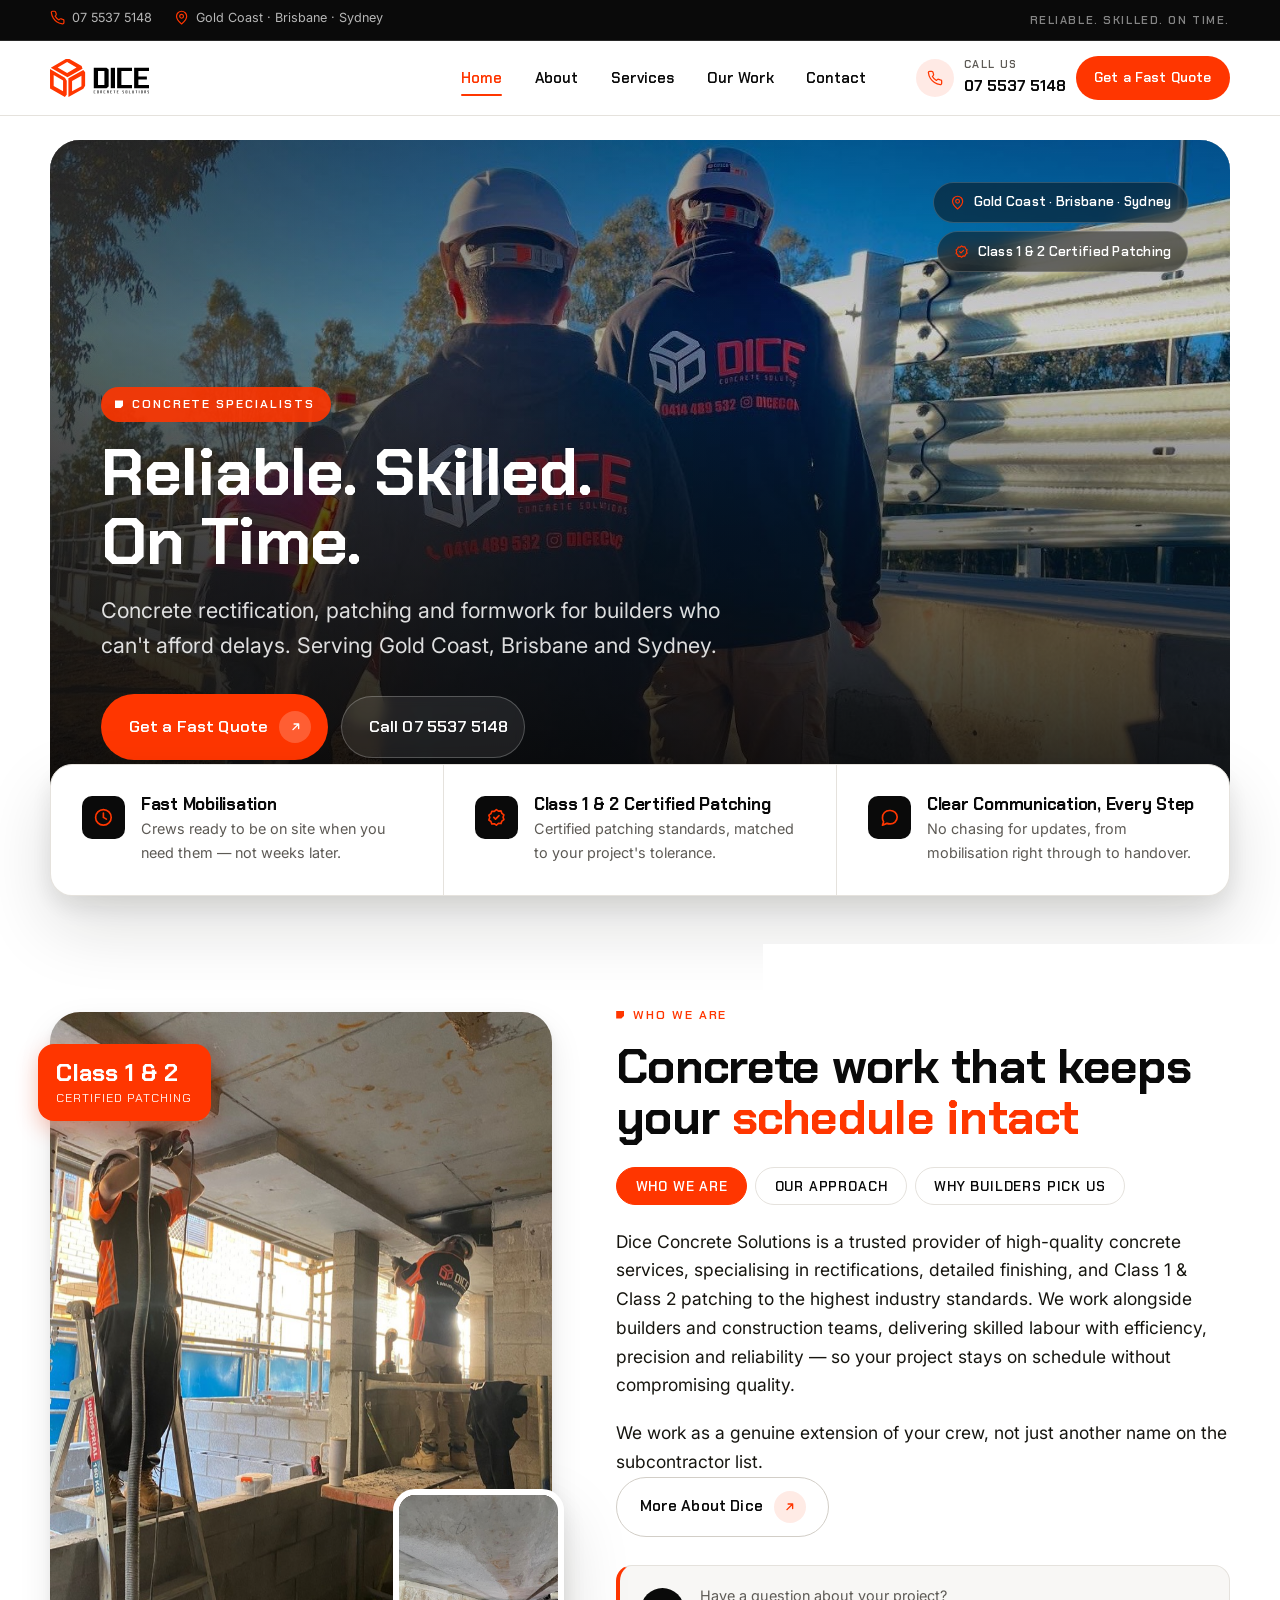
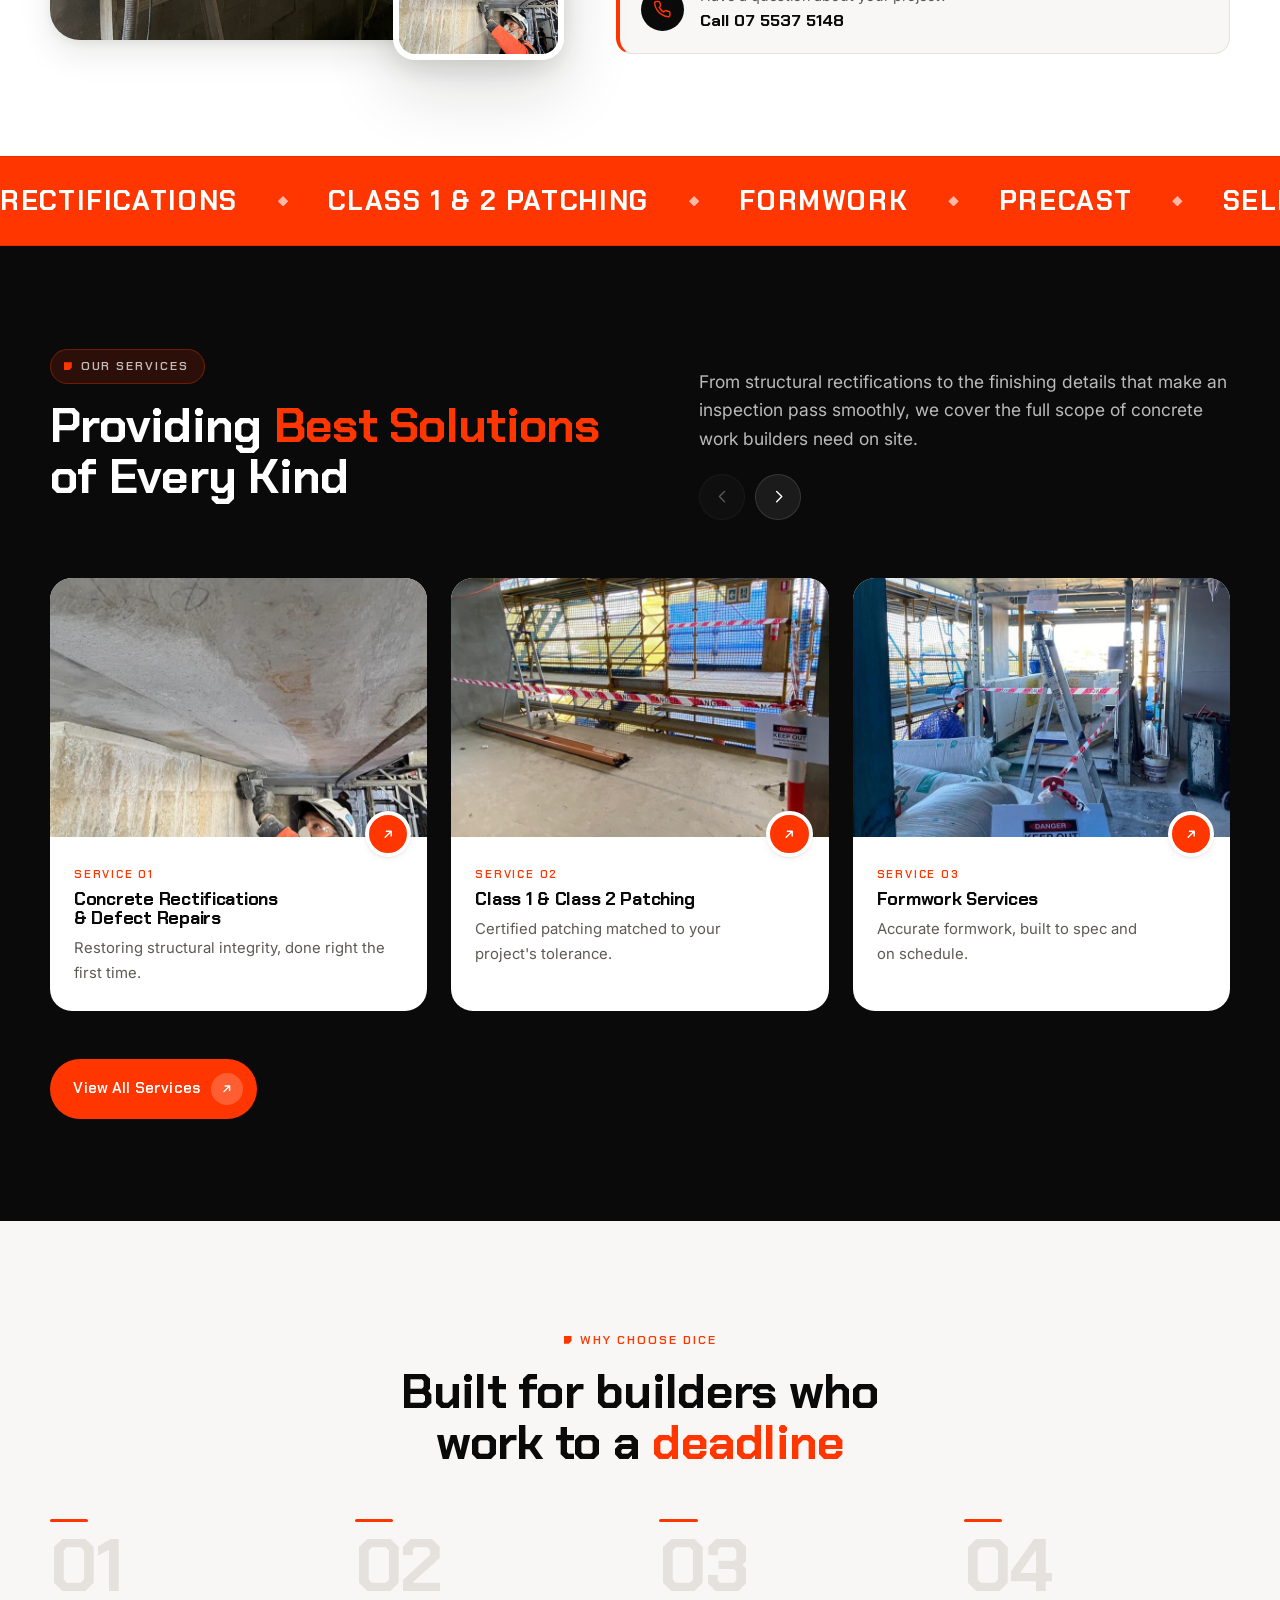
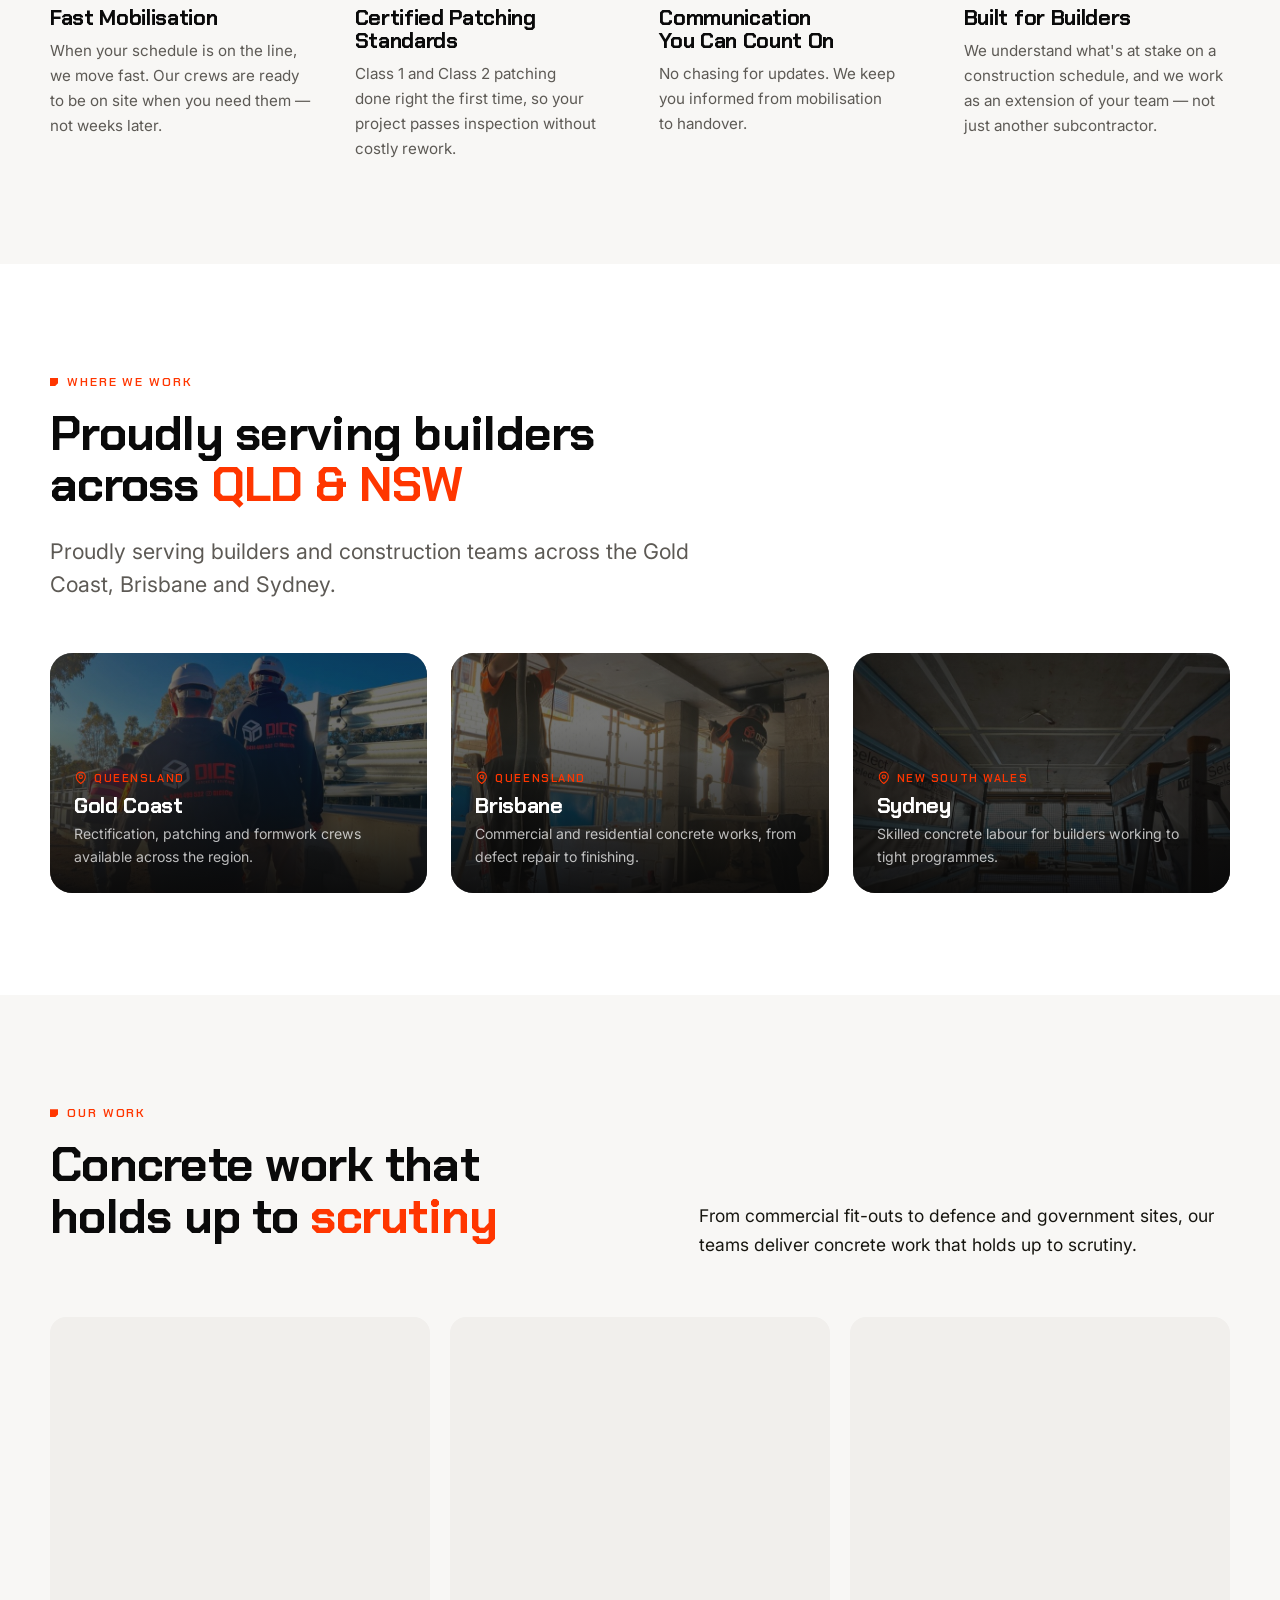
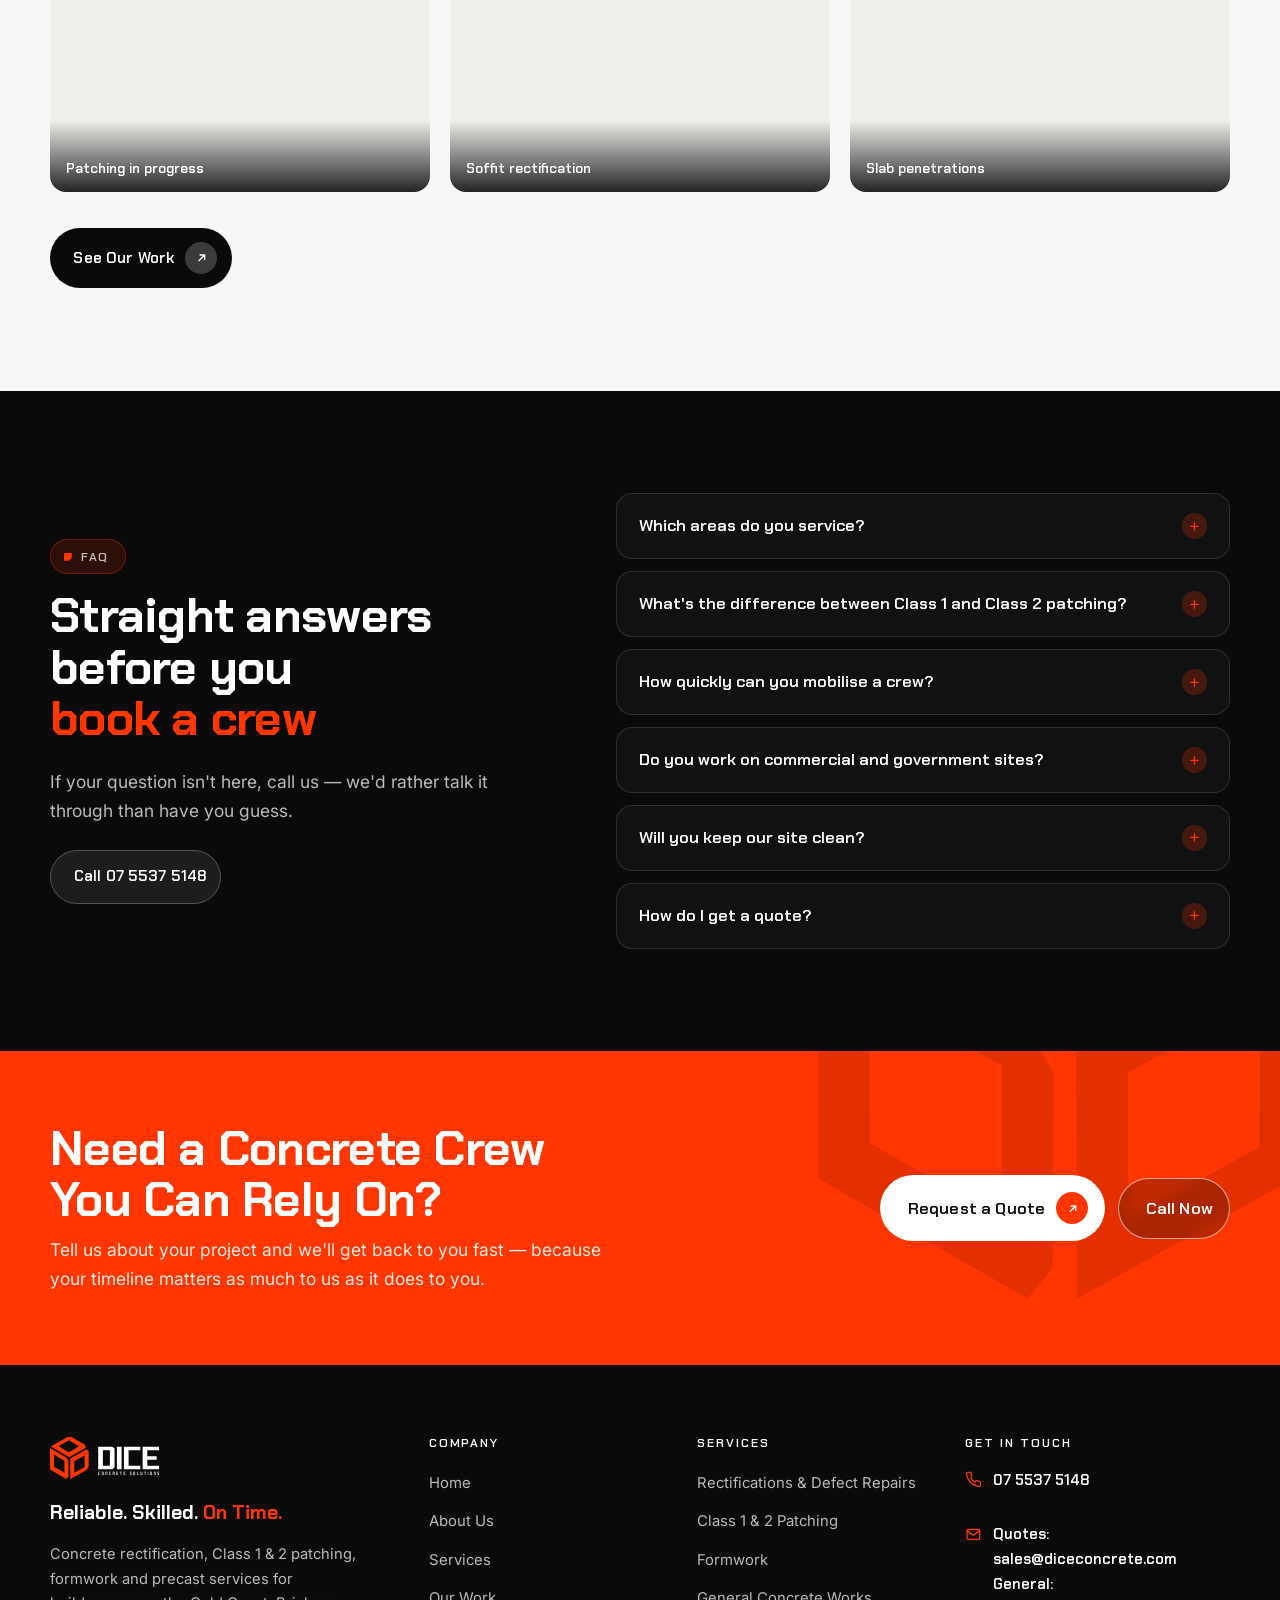
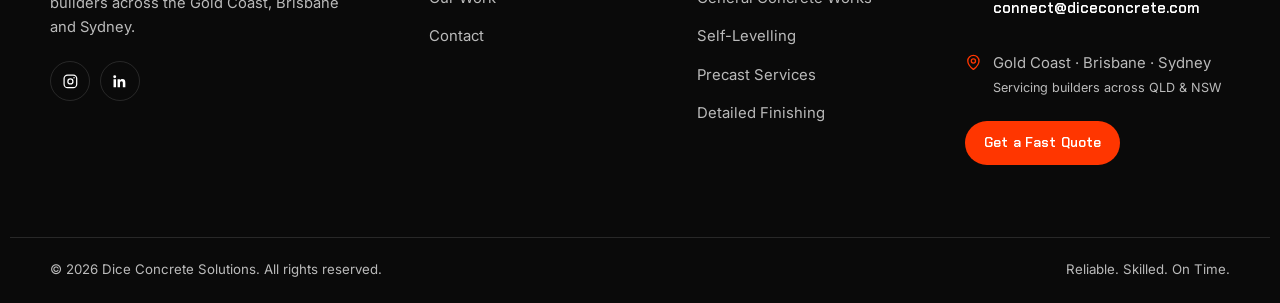
==== index.html @ fd0170e8 "First commit" ====
<!doctype html>
<html lang="en-AU">
<head>
<meta charset="utf-8">
<meta name="viewport" content="width=device-width, initial-scale=1">
 
<title>Concrete Rectification, Patching &amp; Formwork | Dice Concrete Solutions</title>
<meta name="description" content="Reliable concrete rectification, Class 1 &amp; 2 patching, formwork and precast services for builders across Gold Coast, Brisbane &amp; Sydney. Fast mobilisation — get a quote today.">
<link rel="canonical" href="https://diceconc.com.au/">

<meta name="robots" content="index, follow, max-image-preview:large">
<meta name="author" content="Dice Concrete Solutions">
<meta name="theme-color" content="#0a0a0a">
<meta name="format-detection" content="telephone=yes">
<meta name="geo.region" content="AU">

<!-- Open Graph / social -->
<meta property="og:type" content="website">
<meta property="og:site_name" content="Dice Concrete Solutions">
<meta property="og:locale" content="en_AU">
<meta property="og:title" content="Concrete Rectification, Patching &amp; Formwork | Dice Concrete Solutions">
<meta property="og:description" content="Reliable concrete rectification, Class 1 &amp; 2 patching, formwork and precast services for builders across Gold Coast, Brisbane &amp; Sydney.">
<meta property="og:url" content="https://diceconc.com.au/">
<meta property="og:image" content="https://diceconc.com.au/assets/img/og-image.jpg">
<meta property="og:image:width" content="1200">
<meta property="og:image:height" content="630">
<meta property="og:image:alt" content="Dice Concrete Solutions — Reliable. Skilled. On Time.">
<meta name="twitter:card" content="summary_large_image">
<meta name="twitter:title" content="Concrete Rectification, Patching &amp; Formwork | Dice Concrete Solutions">
<meta name="twitter:description" content="Reliable concrete rectification, Class 1 &amp; 2 patching, formwork and precast for builders across Gold Coast, Brisbane &amp; Sydney.">
<meta name="twitter:image" content="https://diceconc.com.au/assets/img/og-image.jpg">

<!-- Icons -->
<link rel="icon" href="favicon.ico" sizes="32x32">
<link rel="icon" href="favicon.svg" type="image/svg+xml">
<link rel="apple-touch-icon" href="apple-touch-icon.png">
<link rel="manifest" href="site.webmanifest">

<!-- Fonts -->
<link rel="preconnect" href="https://fonts.googleapis.com">
<link rel="preconnect" href="https://fonts.gstatic.com" crossorigin>
<link rel="stylesheet" href="https://fonts.googleapis.com/css2?family=Chakra+Petch:wght@500;600;700&family=Inter:wght@400;500;600;700&display=swap">

<link rel="stylesheet" href="assets/css/styles.css">
<link rel="preload" as="image" href="assets/img/hero-1440.jpg" imagesrcset="assets/img/hero-640.jpg 640w, assets/img/hero-960.jpg 960w, assets/img/hero-1440.jpg 1440w" imagesizes="100vw" fetchpriority="high">

<script type="application/ld+json">
{
  "@context": "https://schema.org",
  "@graph": [
    {
      "@type": ["GeneralContractor", "LocalBusiness"],
      "@id": "https://diceconc.com.au/#business",
      "name": "Dice Concrete Solutions",
      "alternateName": "Dice Concrete",
      "url": "https://diceconc.com.au/",
      "logo": "https://diceconc.com.au/assets/img/logo-full.svg",
      "image": "https://diceconc.com.au/assets/img/og-image.jpg",
      "telephone": "+61755375148",
      "email": "connect@diceconcrete.com",
      "slogan": "Reliable. Skilled. On Time.",
      "description": "Dice Concrete Solutions is a concrete services provider specialising in rectifications, detailed finishing and Class 1 & Class 2 patching for builders and construction teams across the Gold Coast, Brisbane and Sydney.",
      "priceRange": "$$",
      "currenciesAccepted": "AUD",
      "sameAs": [
        "https://www.instagram.com/diceconc/",
        "https://www.linkedin.com/company/dice-concrete"
      ],
      "contactPoint": [
        {
          "@type": "ContactPoint",
          "contactType": "sales",
          "telephone": "+61755375148",
          "email": "sales@diceconcrete.com",
          "areaServed": "AU",
          "availableLanguage": "English"
        },
        {
          "@type": "ContactPoint",
          "contactType": "customer service",
          "telephone": "+61755375148",
          "email": "connect@diceconcrete.com",
          "areaServed": "AU",
          "availableLanguage": "English"
        }
      ],
      "areaServed": [
        { "@type": "City", "name": "Gold Coast", "containedInPlace": { "@type": "State", "name": "Queensland" } },
        { "@type": "City", "name": "Brisbane", "containedInPlace": { "@type": "State", "name": "Queensland" } },
        { "@type": "City", "name": "Sydney", "containedInPlace": { "@type": "State", "name": "New South Wales" } }
      ],
      "knowsAbout": [
        "Concrete rectification",
        "Class 1 concrete patching",
        "Class 2 concrete patching",
        "Formwork",
        "Precast concrete installation",
        "Self-levelling screed",
        "Concrete defect repair"
      ],
      "hasOfferCatalog": {
        "@type": "OfferCatalog",
        "name": "Concrete services",
        "itemListElement": [
          { "@type": "Offer", "itemOffered": { "@type": "Service", "name": "Concrete Rectifications & Defect Repairs", "url": "https://diceconc.com.au/services/#rectifications" } },
          { "@type": "Offer", "itemOffered": { "@type": "Service", "name": "Class 1 & Class 2 Patching", "url": "https://diceconc.com.au/services/#patching" } },
          { "@type": "Offer", "itemOffered": { "@type": "Service", "name": "Formwork Services", "url": "https://diceconc.com.au/services/#formwork" } },
          { "@type": "Offer", "itemOffered": { "@type": "Service", "name": "General Concrete Works", "url": "https://diceconc.com.au/services/#general" } },
          { "@type": "Offer", "itemOffered": { "@type": "Service", "name": "Self-Levelling Applications", "url": "https://diceconc.com.au/services/#self-levelling" } },
          { "@type": "Offer", "itemOffered": { "@type": "Service", "name": "Precast Services", "url": "https://diceconc.com.au/services/#precast" } },
          { "@type": "Offer", "itemOffered": { "@type": "Service", "name": "Detailed Finishing", "url": "https://diceconc.com.au/services/#finishing" } },
          { "@type": "Offer", "itemOffered": { "@type": "Service", "name": "Clean Construction Practices", "url": "https://diceconc.com.au/services/#clean" } }
        ]
      }
    },
    {
      "@type": "WebSite",
      "@id": "https://diceconc.com.au/#website",
      "url": "https://diceconc.com.au/",
      "name": "Dice Concrete Solutions",
      "inLanguage": "en-AU",
      "publisher": { "@id": "https://diceconc.com.au/#business" }
    },
    {
      "@type": "WebPage",
      "@id": "https://diceconc.com.au/#webpage",
      "url": "https://diceconc.com.au/",
      "name": "Concrete Rectification, Patching & Formwork | Dice Concrete Solutions",
      "isPartOf": { "@id": "https://diceconc.com.au/#website" },
      "about": { "@id": "https://diceconc.com.au/#business" },
      "primaryImageOfPage": { "@type": "ImageObject", "url": "https://diceconc.com.au/assets/img/og-image.jpg" }
    },
    {
      "@type": "FAQPage",
      "@id": "https://diceconc.com.au/#faq",
      "mainEntity": [
        {
          "@type": "Question",
          "name": "Which areas do you service?",
          "acceptedAnswer": { "@type": "Answer", "text": "We work with builders and construction teams across the Gold Coast, Brisbane and Sydney." }
        },
        {
          "@type": "Question",
          "name": "What is the difference between Class 1 and Class 2 patching?",
          "acceptedAnswer": { "@type": "Answer", "text": "Class 1 is structural patching and Class 2 is cosmetic. Our crews are experienced across both and match the work to the tolerance your project requires, so you avoid failed inspections and rework." }
        },
        {
          "@type": "Question",
          "name": "How quickly can you mobilise a crew?",
          "acceptedAnswer": { "@type": "Answer", "text": "When your schedule is on the line, we move fast. Our crews are ready to be on site when you need them — not weeks later." }
        },
        {
          "@type": "Question",
          "name": "Do you work on commercial and government sites?",
          "acceptedAnswer": { "@type": "Answer", "text": "Yes. We have experience across residential, commercial and government or defence sites, including work carried out at RAAF Base." }
        },
        {
          "@type": "Question",
          "name": "Will you keep our site clean?",
          "acceptedAnswer": { "@type": "Answer", "text": "A clean site is safer and faster for every trade working alongside us. We leave your site the way we found it, minus the defect." }
        },
        {
          "@type": "Question",
          "name": "How do I get a quote?",
          "acceptedAnswer": { "@type": "Answer", "text": "Call 07 5537 5148, email sales@diceconcrete.com, or send an enquiry through the contact form. Tell us about your project and we will get back to you fast." }
        }
      ]
    }
  ]
}
</script>
</head>
<body>
<a class="skip-link" href="#main">Skip to main content</a>

<!-- ============================ TOP BAR ============================ -->
<div class="topbar">
  <div class="container topbar__inner">
    <ul class="topbar__list">
      <li>
        <a class="topbar__item" href="tel:+61755375148">
          <svg viewBox="0 0 24 24" fill="none" stroke="currentColor" stroke-width="1.9" stroke-linecap="round" stroke-linejoin="round" aria-hidden="true"><path d="M22 16.9v3a2 2 0 0 1-2.2 2 19.8 19.8 0 0 1-8.6-3.1 19.5 19.5 0 0 1-6-6A19.8 19.8 0 0 1 2.1 4.2 2 2 0 0 1 4.1 2h3a2 2 0 0 1 2 1.7c.1.9.4 1.8.7 2.6a2 2 0 0 1-.5 2.1L8.1 9.7a16 16 0 0 0 6 6l1.3-1.3a2 2 0 0 1 2.1-.4c.8.3 1.7.6 2.6.7a2 2 0 0 1 1.9 2.2z"/></svg>
          <span>07 5537 5148</span>
        </a>
      </li>
      <li class="topbar__hide-sm">
        <span class="topbar__item">
          <svg viewBox="0 0 24 24" fill="none" stroke="currentColor" stroke-width="1.9" stroke-linecap="round" stroke-linejoin="round" aria-hidden="true"><path d="M20 10c0 6-8 12-8 12s-8-6-8-12a8 8 0 0 1 16 0z"/><circle cx="12" cy="10" r="3"/></svg>
          <span>Gold Coast &middot; Brisbane &middot; Sydney</span>
        </span>
      </li>
    </ul>
    <p class="topbar__tag topbar__hide-sm" style="margin:0">Reliable. Skilled. On Time.</p>
  </div>
</div>

<!-- ============================ HEADER ============================ -->
<header class="site-header">
  <div class="container site-header__inner">
    <a class="brand" href="/" aria-label="Dice Concrete Solutions — home">
      <img src="assets/img/logo-full.svg" alt="Dice Concrete Solutions" width="548" height="211">
    </a>

    <nav class="nav" aria-label="Main">
      <ul class="nav__list">
        <li><a class="nav__link" href="/" aria-current="page">Home</a></li>
        <li><a class="nav__link" href="about">About</a></li>
        <li><a class="nav__link" href="services">Services</a></li>
        <li><a class="nav__link" href="projects">Our Work</a></li>
        <!-- <li><a class="nav__link" href="testimonials">Testimonials</a></li> -->
        <li><a class="nav__link" href="contact">Contact</a></li>
      </ul>
    </nav>

    <div class="header__actions">
      <a class="header__phone" href="tel:+61755375148">
        <span class="header__phone-icon">
          <svg viewBox="0 0 24 24" fill="none" stroke="currentColor" stroke-width="1.9" stroke-linecap="round" stroke-linejoin="round" aria-hidden="true"><path d="M22 16.9v3a2 2 0 0 1-2.2 2 19.8 19.8 0 0 1-8.6-3.1 19.5 19.5 0 0 1-6-6A19.8 19.8 0 0 1 2.1 4.2 2 2 0 0 1 4.1 2h3a2 2 0 0 1 2 1.7c.1.9.4 1.8.7 2.6a2 2 0 0 1-.5 2.1L8.1 9.7a16 16 0 0 0 6 6l1.3-1.3a2 2 0 0 1 2.1-.4c.8.3 1.7.6 2.6.7a2 2 0 0 1 1.9 2.2z"/></svg>
        </span>
        <span>
          <span class="header__phone-label">Call us</span>
          <span class="header__phone-value">07 5537 5148</span>
        </span>
      </a>
      <a class="btn btn--sm" href="contact">Get a Fast Quote</a>
      <button class="nav-toggle" type="button" aria-expanded="false" aria-controls="mobile-drawer" aria-label="Open menu">
        <span class="nav-toggle__bars" aria-hidden="true"><span></span><span></span><span></span></span>
      </button>
    </div>
  </div>
</header>

<!-- ============================ MOBILE DRAWER ============================ -->
<div class="drawer" id="mobile-drawer">
  <div class="drawer__scrim" aria-hidden="true"></div>
  <div class="drawer__panel" role="dialog" aria-modal="true" aria-label="Site menu">
    <div class="drawer__top">
      <span class="brand"><img src="assets/img/logo-full-light.svg" alt="Dice Concrete Solutions" width="548" height="211"></span>
      <button class="drawer__close" type="button" aria-label="Close menu">
        <svg viewBox="0 0 24 24" fill="none" stroke="currentColor" stroke-width="2.2" aria-hidden="true"><path d="M5 5l14 14M19 5L5 19"/></svg>
      </button>
    </div>
    <ul class="drawer__nav">
      <li><a href="/" aria-current="page">Home <span aria-hidden="true">&rarr;</span></a></li>
      <li><a href="about">About <span aria-hidden="true">&rarr;</span></a></li>
      <li><a href="services">Services <span aria-hidden="true">&rarr;</span></a></li>
      <li><a href="projects">Our Work <span aria-hidden="true">&rarr;</span></a></li>
      <li><a href="testimonials">Testimonials <span aria-hidden="true">&rarr;</span></a></li>
      <li><a href="contact">Contact <span aria-hidden="true">&rarr;</span></a></li>
    </ul>
    <div class="drawer__foot">
      <a class="btn btn--block" href="contact">Request a Quote
        <span class="btn__icon" aria-hidden="true"><svg viewBox="0 0 24 24" fill="none" stroke="currentColor" stroke-width="2.4" stroke-linecap="round" stroke-linejoin="round"><path d="M7 17 17 7M9 7h8v8"/></svg></span>
      </a>
      <a class="btn btn--on-dark btn--block" href="tel:+61755375148">Call 07 5537 5148</a>
      <p class="drawer__meta">Serving builders across the Gold Coast, Brisbane and Sydney.</p>
    </div>
  </div>
</div>

<main id="main">

  <!-- ============================ HERO ============================ -->
  <section class="hero">
    <div class="container">
      <div class="hero__frame">
        <img class="hero__media"
             src="assets/img/hero-1440.jpg"
             srcset="assets/img/hero-640.jpg 640w, assets/img/hero-960.jpg 960w, assets/img/hero-1440.jpg 1440w"
             sizes="(min-width: 1300px) 1260px, 100vw"
             width="1440" height="810"
             alt="Two Dice Concrete Solutions crew members in branded hoodies and hard hats walking beside a newly finished concrete barrier on site."
             fetchpriority="high" decoding="async">

        <div class="hero__badges" aria-hidden="true">
          <span class="hero__badge">
            <svg viewBox="0 0 24 24" fill="none" stroke="currentColor" stroke-width="1.9" stroke-linecap="round" stroke-linejoin="round"><path d="M20 10c0 6-8 12-8 12s-8-6-8-12a8 8 0 0 1 16 0z"/><circle cx="12" cy="10" r="3"/></svg>
            Gold Coast &middot; Brisbane &middot; Sydney
          </span>
          <span class="hero__badge">
            <svg viewBox="0 0 24 24" fill="none" stroke="currentColor" stroke-width="1.9" stroke-linecap="round" stroke-linejoin="round"><path d="m9 12 2 2 4-4"/><path d="M12 3l2.4 1.7 2.9-.2 1 2.8 2.4 1.7-1 2.8 1 2.8-2.4 1.7-1 2.8-2.9-.2L12 21l-2.4-1.7-2.9.2-1-2.8L3.3 15l1-2.8-1-2.8 2.4-1.7 1-2.8 2.9.2z"/></svg>
            Class 1 &amp; 2 Certified Patching
          </span>
        </div>

        <div class="hero__content">
          <p class="eyebrow eyebrow--pill">Concrete Specialists</p>
          <h1>Reliable. Skilled. On&nbsp;Time.</h1>
          <p class="hero__sub">Concrete rectification, patching and formwork for builders who can't afford delays. Serving Gold Coast, Brisbane and Sydney.</p>
          <div class="btn-row">
            <a class="btn btn--lg" href="contact">Get a Fast Quote
              <span class="btn__icon" aria-hidden="true"><svg viewBox="0 0 24 24" fill="none" stroke="currentColor" stroke-width="2.4" stroke-linecap="round" stroke-linejoin="round"><path d="M7 17 17 7M9 7h8v8"/></svg></span>
            </a>
            <a class="btn btn--on-dark btn--lg" href="tel:+61755375148">Call 07 5537 5148</a>
          </div>
        </div>
      </div>
    </div>
  </section>

  <!-- ============================ TRUST STRIP ============================ -->
  <section class="trust" aria-label="Why builders trust Dice">
    <div class="container">
      <div class="trust__grid reveal">
        <div class="trust__item">
          <span class="trust__icon" aria-hidden="true">
            <svg viewBox="0 0 24 24" fill="none" stroke="currentColor" stroke-width="1.9" stroke-linecap="round" stroke-linejoin="round"><circle cx="12" cy="12" r="9"/><path d="M12 7v5l3.5 2"/></svg>
          </span>
          <div>
            <h3>Fast Mobilisation</h3>
            <p>Crews ready to be on site when you need them — not weeks later.</p>
          </div>
        </div>
        <div class="trust__item">
          <span class="trust__icon" aria-hidden="true">
            <svg viewBox="0 0 24 24" fill="none" stroke="currentColor" stroke-width="1.9" stroke-linecap="round" stroke-linejoin="round"><path d="m9 12 2 2 4-4"/><path d="M12 3l2.4 1.7 2.9-.2 1 2.8 2.4 1.7-1 2.8 1 2.8-2.4 1.7-1 2.8-2.9-.2L12 21l-2.4-1.7-2.9.2-1-2.8L3.3 15l1-2.8-1-2.8 2.4-1.7 1-2.8 2.9.2z"/></svg>
          </span>
          <div>
            <h3>Class 1 &amp; 2 Certified Patching</h3>
            <p>Certified patching standards, matched to your project's tolerance.</p>
          </div>
        </div>
        <div class="trust__item">
          <span class="trust__icon" aria-hidden="true">
            <svg viewBox="0 0 24 24" fill="none" stroke="currentColor" stroke-width="1.9" stroke-linecap="round" stroke-linejoin="round"><path d="M21 11.5a8 8 0 0 1-8.5 8 9 9 0 0 1-3.4-.6L4 21l1.3-4a8 8 0 0 1-1.3-4.4A8 8 0 0 1 12.5 4a8 8 0 0 1 8.5 7.5z"/></svg>
          </span>
          <div>
            <h3>Clear Communication, Every Step</h3>
            <p>No chasing for updates, from mobilisation right through to handover.</p>
          </div>
        </div>
      </div>
    </div>
  </section>

  <!-- ============================ WHO WE ARE ============================ -->
  <section class="section" aria-labelledby="about-title">
    <div class="container">
      <div class="split split--wide-text">
        <div class="media-stack reveal">
          <div class="media-stack__main">
            <img src="assets/img/work-soffit-800.jpg"
                 srcset="assets/img/work-soffit-480.jpg 480w, assets/img/work-soffit-800.jpg 800w, assets/img/work-soffit-1440.jpg 1440w"
                 sizes="(min-width: 940px) 40vw, 92vw"
                 width="800" height="1061" loading="lazy" decoding="async"
                 alt="Two Dice Concrete Solutions workers grinding and preparing a concrete soffit from work platforms on a commercial site.">
          </div>
          <div class="media-stack__inset">
            <img src="assets/img/work-finishing-480.jpg"
                 width="480" height="640" loading="lazy" decoding="async"
                 alt="Dice Concrete Solutions tradesperson hand-trowelling a patch repair to a concrete soffit while wearing a respirator.">
          </div>
          <div class="media-stack__tag">
            <b>Class 1 &amp; 2</b>
            <span>Certified patching</span>
          </div>
        </div>

        <div class="reveal" data-reveal-delay="80">
          <p class="eyebrow">Who We Are</p>
          <h2 id="about-title">Concrete work that keeps your <span class="accent">schedule intact</span></h2>

          <div data-tabs>
            <ul class="tabs__list" role="tablist" aria-label="About Dice Concrete Solutions">
              <li><button class="tabs__btn" type="button" role="tab" id="tab-who" aria-controls="panel-who" aria-selected="true">Who we are</button></li>
              <li><button class="tabs__btn" type="button" role="tab" id="tab-approach" aria-controls="panel-approach" aria-selected="false">Our approach</button></li>
              <li><button class="tabs__btn" type="button" role="tab" id="tab-why" aria-controls="panel-why" aria-selected="false">Why builders pick us</button></li>
            </ul>

            <div class="tabs__panel" id="panel-who" role="tabpanel" aria-labelledby="tab-who" tabindex="0">
              <p>Dice Concrete Solutions is a trusted provider of high-quality concrete services, specialising in rectifications, detailed finishing, and Class 1 &amp; Class 2 patching to the highest industry standards. We work alongside builders and construction teams, delivering skilled labour with efficiency, precision and reliability — so your project stays on schedule without compromising quality.</p>
              <p>We work as a genuine extension of your crew, not just another name on the subcontractor list.</p>
            </div>

            <div class="tabs__panel" id="panel-approach" role="tabpanel" aria-labelledby="tab-approach" tabindex="0" hidden>
              <p>Every project starts with the same standard: mobilise fast, work to spec, and keep the builder informed. Whether it's a residential patch-up or a multi-level commercial rectification, we bring the same discipline and attention to detail to every job — because your reputation with your client depends on the work we do for you.</p>
            </div>

            <div class="tabs__panel" id="panel-why" role="tabpanel" aria-labelledby="tab-why" tabindex="0" hidden>
              <ul class="checklist">
                <li>Fast mobilisation — no waiting weeks for a crew</li>
                <li>Certified Class 1 &amp; Class 2 patching standards</li>
                <li>Transparent, constant communication</li>
                <li>Competitive rates without cutting corners</li>
                <li>Experience across residential, commercial and government/defence sites</li>
              </ul>
            </div>
          </div>

          <div class="btn-row">
            <a class="btn btn--ghost" href="about">More About Dice
              <span class="btn__icon" aria-hidden="true"><svg viewBox="0 0 24 24" fill="none" stroke="currentColor" stroke-width="2.4" stroke-linecap="round" stroke-linejoin="round"><path d="M7 17 17 7M9 7h8v8"/></svg></span>
            </a>
          </div>

          <div class="callout">
            <span class="callout__icon" aria-hidden="true">
              <svg viewBox="0 0 24 24" fill="none" stroke="currentColor" stroke-width="1.9" stroke-linecap="round" stroke-linejoin="round"><path d="M22 16.9v3a2 2 0 0 1-2.2 2 19.8 19.8 0 0 1-8.6-3.1 19.5 19.5 0 0 1-6-6A19.8 19.8 0 0 1 2.1 4.2 2 2 0 0 1 4.1 2h3a2 2 0 0 1 2 1.7c.1.9.4 1.8.7 2.6a2 2 0 0 1-.5 2.1L8.1 9.7a16 16 0 0 0 6 6l1.3-1.3a2 2 0 0 1 2.1-.4c.8.3 1.7.6 2.6.7a2 2 0 0 1 1.9 2.2z"/></svg>
            </span>
            <p>Have a question about your project?<br>
              <a href="tel:+61755375148">Call 07 5537 5148</a></p>
          </div>
        </div>
      </div>
    </div>
  </section>

  <!-- ============================ MARQUEE ============================ -->
  <div class="marquee" aria-hidden="true">
    <div class="marquee__track">
      <div class="marquee__group">
        <span class="marquee__item">Rectifications</span>
        <span class="marquee__item">Class 1 &amp; 2 Patching</span>
        <span class="marquee__item">Formwork</span>
        <span class="marquee__item">Precast</span>
        <span class="marquee__item">Self-Levelling</span>
        <span class="marquee__item">Detailed Finishing</span>
      </div>
      <div class="marquee__group">
        <span class="marquee__item">Rectifications</span>
        <span class="marquee__item">Class 1 &amp; 2 Patching</span>
        <span class="marquee__item">Formwork</span>
        <span class="marquee__item">Precast</span>
        <span class="marquee__item">Self-Levelling</span>
        <span class="marquee__item">Detailed Finishing</span>
      </div>
    </div>
  </div>

  <!-- ============================ SERVICES ============================ -->
  <section class="section section--dark" aria-labelledby="services-title" data-carousel>
    <div class="container">
      <div class="section-head section-head--split">
        <div>
          <p class="eyebrow eyebrow--pill">Our Services</p>
          <h2 id="services-title">Providing <span class="accent">Best Solutions</span><br>of Every Kind</h2>
        </div>
        <div>
          <p>From structural rectifications to the finishing details that make an inspection pass smoothly, we cover the full scope of concrete work builders need on site.</p>
          <div class="carousel__controls" style="margin-top:1.25rem">
            <button class="carousel__btn" type="button" data-carousel-prev aria-label="Previous services">
              <svg viewBox="0 0 24 24" fill="none" stroke="currentColor" stroke-width="2.2" stroke-linecap="round" stroke-linejoin="round" aria-hidden="true"><path d="M15 4l-8 8 8 8"/></svg>
            </button>
            <button class="carousel__btn" type="button" data-carousel-next aria-label="Next services">
              <svg viewBox="0 0 24 24" fill="none" stroke="currentColor" stroke-width="2.2" stroke-linecap="round" stroke-linejoin="round" aria-hidden="true"><path d="M9 4l8 8-8 8"/></svg>
            </button>
          </div>
        </div>
      </div>

      <div class="carousel__viewport" data-carousel-viewport tabindex="0" role="group" aria-label="Services — scroll to see more">
        <a class="service-card" href="services#rectifications">
          <div class="service-card__media">
            <img src="assets/img/work-finishing-800.jpg" width="800" height="550" loading="lazy" decoding="async" alt="Worker patching a concrete soffit by hand on a construction site.">
            <span class="service-card__badge" aria-hidden="true"><svg viewBox="0 0 24 24" fill="none" stroke="currentColor" stroke-width="2.4" stroke-linecap="round" stroke-linejoin="round"><path d="M7 17 17 7M9 7h8v8"/></svg></span>
          </div>
          <div class="service-card__body">
            <span class="service-card__kicker">Service 01</span>
            <h3>Concrete Rectifications &amp; Defect Repairs</h3>
            <p>Restoring structural integrity, done right the first time.</p>
          </div>
        </a>

        <a class="service-card" href="services#patching">
          <div class="service-card__media">
            <img src="assets/img/work-patching-800.jpg" width="800" height="550" loading="lazy" decoding="async" alt="Signed and barricaded work zone with concrete patching in progress.">
            <span class="service-card__badge" aria-hidden="true"><svg viewBox="0 0 24 24" fill="none" stroke="currentColor" stroke-width="2.4" stroke-linecap="round" stroke-linejoin="round"><path d="M7 17 17 7M9 7h8v8"/></svg></span>
          </div>
          <div class="service-card__body">
            <span class="service-card__kicker">Service 02</span>
            <h3>Class 1 &amp; Class 2 Patching</h3>
            <p>Certified patching matched to your project's tolerance.</p>
          </div>
        </a>

        <a class="service-card" href="services#formwork">
          <div class="service-card__media">
            <img src="assets/img/work-site-setup-800.jpg" width="800" height="550" loading="lazy" decoding="async" alt="Propped and braced formwork with materials staged on a multi-level build.">
            <span class="service-card__badge" aria-hidden="true"><svg viewBox="0 0 24 24" fill="none" stroke="currentColor" stroke-width="2.4" stroke-linecap="round" stroke-linejoin="round"><path d="M7 17 17 7M9 7h8v8"/></svg></span>
          </div>
          <div class="service-card__body">
            <span class="service-card__kicker">Service 03</span>
            <h3>Formwork Services</h3>
            <p>Accurate formwork, built to spec and on schedule.</p>
          </div>
        </a>

        <a class="service-card" href="services#general">
          <div class="service-card__media">
            <img src="assets/img/work-core-drilling-800.jpg" width="800" height="550" loading="lazy" decoding="async" alt="Worker using a rotary hammer around floor penetrations in a concrete slab.">
            <span class="service-card__badge" aria-hidden="true"><svg viewBox="0 0 24 24" fill="none" stroke="currentColor" stroke-width="2.4" stroke-linecap="round" stroke-linejoin="round"><path d="M7 17 17 7M9 7h8v8"/></svg></span>
          </div>
          <div class="service-card__body">
            <span class="service-card__kicker">Service 04</span>
            <h3>General Concrete Works</h3>
            <p>Reliable concrete work at every stage of the build.</p>
          </div>
        </a>

        <a class="service-card" href="services#self-levelling">
          <div class="service-card__media">
            <img src="assets/img/work-fitout-800.jpg" width="800" height="550" loading="lazy" decoding="async" alt="Commercial fit-out interior with a prepared concrete floor ready for the next trade.">
            <span class="service-card__badge" aria-hidden="true"><svg viewBox="0 0 24 24" fill="none" stroke="currentColor" stroke-width="2.4" stroke-linecap="round" stroke-linejoin="round"><path d="M7 17 17 7M9 7h8v8"/></svg></span>
          </div>
          <div class="service-card__body">
            <span class="service-card__kicker">Service 05</span>
            <h3>Self-Levelling Applications</h3>
            <p>A level substrate, ready for what comes next.</p>
          </div>
        </a>

        <a class="service-card" href="services#precast">
          <div class="service-card__media">
            <img src="assets/img/work-soffit-800.jpg" width="800" height="550" loading="lazy" decoding="async" alt="Crew working overhead on structural concrete elements from platforms.">
            <span class="service-card__badge" aria-hidden="true"><svg viewBox="0 0 24 24" fill="none" stroke="currentColor" stroke-width="2.4" stroke-linecap="round" stroke-linejoin="round"><path d="M7 17 17 7M9 7h8v8"/></svg></span>
          </div>
          <div class="service-card__body">
            <span class="service-card__kicker">Service 06</span>
            <h3>Precast Services</h3>
            <p>Installation and finishing support that keeps your build moving.</p>
          </div>
        </a>

        <a class="service-card" href="services#finishing">
          <div class="service-card__media">
            <img src="assets/img/hero-960.jpg" width="800" height="550" loading="lazy" decoding="async" alt="Finished concrete barrier and structure on a Dice Concrete Solutions site.">
            <span class="service-card__badge" aria-hidden="true"><svg viewBox="0 0 24 24" fill="none" stroke="currentColor" stroke-width="2.4" stroke-linecap="round" stroke-linejoin="round"><path d="M7 17 17 7M9 7h8v8"/></svg></span>
          </div>
          <div class="service-card__body">
            <span class="service-card__kicker">Service 07</span>
            <h3>Detailed Finishing</h3>
            <p>The finish that passes inspection the first time.</p>
          </div>
        </a>

        <a class="service-card" href="services#clean">
          <div class="service-card__media">
            <img src="assets/img/work-site-setup-800.jpg" width="800" height="550" loading="lazy" decoding="async" alt="Tidy, barricaded work area with materials stacked and signage in place.">
            <span class="service-card__badge" aria-hidden="true"><svg viewBox="0 0 24 24" fill="none" stroke="currentColor" stroke-width="2.4" stroke-linecap="round" stroke-linejoin="round"><path d="M7 17 17 7M9 7h8v8"/></svg></span>
          </div>
          <div class="service-card__body">
            <span class="service-card__kicker">Service 08</span>
            <h3>Clean Construction Practices</h3>
            <p>A tidy site is a safer, faster site.</p>
          </div>
        </a>
      </div>

      <div class="btn-row" style="margin-top:2.25rem">
        <a class="btn" href="services">View All Services
          <span class="btn__icon" aria-hidden="true"><svg viewBox="0 0 24 24" fill="none" stroke="currentColor" stroke-width="2.4" stroke-linecap="round" stroke-linejoin="round"><path d="M7 17 17 7M9 7h8v8"/></svg></span>
        </a>
      </div>
    </div>
  </section>

  <!-- ============================ WHY DICE ============================ -->
  <section class="section section--alt" aria-labelledby="why-title">
    <div class="container">
      <div class="section-head section-head--center">
        <p class="eyebrow" style="justify-content:center">Why Choose Dice</p>
        <h2 id="why-title">Built for builders who work to a <span class="accent">deadline</span></h2>
      </div>

      <div class="steps">
        <div class="step reveal">
          <span class="step__num">01</span>
          <h3>Fast Mobilisation</h3>
          <p>When your schedule is on the line, we move fast. Our crews are ready to be on site when you need them — not weeks later.</p>
        </div>
        <div class="step reveal" data-reveal-delay="80">
          <span class="step__num">02</span>
          <h3>Certified Patching Standards</h3>
          <p>Class 1 and Class 2 patching done right the first time, so your project passes inspection without costly rework.</p>
        </div>
        <div class="step reveal" data-reveal-delay="160">
          <span class="step__num">03</span>
          <h3>Communication You Can Count On</h3>
          <p>No chasing for updates. We keep you informed from mobilisation to handover.</p>
        </div>
        <div class="step reveal" data-reveal-delay="240">
          <span class="step__num">04</span>
          <h3>Built for Builders</h3>
          <p>We understand what's at stake on a construction schedule, and we work as an extension of your team — not just another subcontractor.</p>
        </div>
      </div>
    </div>
  </section>

  <!-- ============================ AREAS SERVED ============================ -->
  <section class="section" aria-labelledby="areas-title">
    <div class="container">
      <div class="section-head">
        <p class="eyebrow">Where We Work</p>
        <h2 id="areas-title">Proudly serving builders across <span class="accent">QLD &amp; NSW</span></h2>
        <p class="lead">Proudly serving builders and construction teams across the Gold Coast, Brisbane and Sydney.</p>
      </div>

      <div class="grid grid--3">
        <article class="area-card reveal">
          <img src="assets/img/hero-960.jpg" width="960" height="540" loading="lazy" decoding="async" alt="Concrete barrier and guardrail works on a Gold Coast infrastructure site.">
          <div class="area-card__body">
            <span class="area-card__pin">
              <svg viewBox="0 0 24 24" fill="none" stroke="currentColor" stroke-width="1.9" stroke-linecap="round" stroke-linejoin="round" aria-hidden="true"><path d="M20 10c0 6-8 12-8 12s-8-6-8-12a8 8 0 0 1 16 0z"/><circle cx="12" cy="10" r="3"/></svg>
              Queensland
            </span>
            <h3>Gold Coast</h3>
            <p>Rectification, patching and formwork crews available across the region.</p>
          </div>
        </article>

        <article class="area-card reveal" data-reveal-delay="80">
          <img src="assets/img/work-soffit-800.jpg" width="800" height="1061" loading="lazy" decoding="async" alt="Crew carrying out overhead concrete rectification work on a Brisbane build.">
          <div class="area-card__body">
            <span class="area-card__pin">
              <svg viewBox="0 0 24 24" fill="none" stroke="currentColor" stroke-width="1.9" stroke-linecap="round" stroke-linejoin="round" aria-hidden="true"><path d="M20 10c0 6-8 12-8 12s-8-6-8-12a8 8 0 0 1 16 0z"/><circle cx="12" cy="10" r="3"/></svg>
              Queensland
            </span>
            <h3>Brisbane</h3>
            <p>Commercial and residential concrete works, from defect repair to finishing.</p>
          </div>
        </article>

        <article class="area-card reveal" data-reveal-delay="160">
          <img src="assets/img/work-fitout-800.jpg" width="800" height="1061" loading="lazy" decoding="async" alt="Commercial fit-out under construction in Sydney with concrete surfaces prepared.">
          <div class="area-card__body">
            <span class="area-card__pin">
              <svg viewBox="0 0 24 24" fill="none" stroke="currentColor" stroke-width="1.9" stroke-linecap="round" stroke-linejoin="round" aria-hidden="true"><path d="M20 10c0 6-8 12-8 12s-8-6-8-12a8 8 0 0 1 16 0z"/><circle cx="12" cy="10" r="3"/></svg>
              New South Wales
            </span>
            <h3>Sydney</h3>
            <p>Skilled concrete labour for builders working to tight programmes.</p>
          </div>
        </article>
      </div>
    </div>
  </section>

  <!-- ============================ WORK TEASER ============================ -->
  <section class="section section--alt" aria-labelledby="work-title">
    <div class="container">
      <div class="section-head section-head--split">
        <div>
          <p class="eyebrow">Our Work</p>
          <h2 id="work-title">Concrete work that holds up to <span class="accent">scrutiny</span></h2>
        </div>
        <div>
          <p>From commercial fit-outs to defence and government sites, our teams deliver concrete work that holds up to scrutiny.</p>
        </div>
      </div>

      <div class="gallery reveal">
        <button class="gallery__item" type="button"
                data-lightbox="assets/img/work-patching-1440.jpg"
                data-lightbox-alt="Barricaded work zone signed for concrete patching in progress on a multi-level build."
                data-lightbox-caption="Concrete patching in progress — contained and signed work zone">
          <img src="assets/img/work-patching-480.jpg" srcset="assets/img/work-patching-480.jpg 480w, assets/img/work-patching-800.jpg 800w" sizes="(min-width: 900px) 33vw, 50vw" width="480" height="637" loading="lazy" decoding="async" alt="Barricaded work zone signed for concrete patching in progress on a multi-level build.">
          <figcaption>Patching in progress</figcaption>
        </button>
        <button class="gallery__item" type="button"
                data-lightbox="assets/img/work-soffit-1440.jpg"
                data-lightbox-alt="Two workers grinding and preparing a concrete soffit from work platforms."
                data-lightbox-caption="Soffit preparation and rectification works">
          <img src="assets/img/work-soffit-480.jpg" srcset="assets/img/work-soffit-480.jpg 480w, assets/img/work-soffit-800.jpg 800w" sizes="(min-width: 900px) 33vw, 50vw" width="480" height="637" loading="lazy" decoding="async" alt="Two workers grinding and preparing a concrete soffit from work platforms.">
          <figcaption>Soffit rectification</figcaption>
        </button>
        <button class="gallery__item" type="button"
                data-lightbox="assets/img/work-core-drilling-1440.jpg"
                data-lightbox-alt="Worker using a rotary hammer around floor penetrations in a concrete slab."
                data-lightbox-caption="Slab penetrations and general concrete works">
          <img src="assets/img/work-core-drilling-480.jpg" srcset="assets/img/work-core-drilling-480.jpg 480w, assets/img/work-core-drilling-800.jpg 800w" sizes="(min-width: 900px) 33vw, 50vw" width="480" height="640" loading="lazy" decoding="async" alt="Worker using a rotary hammer around floor penetrations in a concrete slab.">
          <figcaption>Slab penetrations</figcaption>
        </button>
      </div>

      <div class="btn-row" style="margin-top:2.25rem">
        <a class="btn btn--dark" href="projects">See Our Work
          <span class="btn__icon" aria-hidden="true"><svg viewBox="0 0 24 24" fill="none" stroke="currentColor" stroke-width="2.4" stroke-linecap="round" stroke-linejoin="round"><path d="M7 17 17 7M9 7h8v8"/></svg></span>
        </a>
      </div>
    </div>
  </section>

  <!-- ============================ FAQ ============================ -->
  <section class="section section--dark" aria-labelledby="faq-title">
    <div class="container">
      <div class="split split--wide-text">
        <div class="reveal">
          <p class="eyebrow eyebrow--pill">FAQ</p>
          <h2 id="faq-title">Straight answers before you <span class="accent">book a crew</span></h2>
          <p>If your question isn't here, call us — we'd rather talk it through than have you guess.</p>
          <div class="btn-row" style="margin-top:1.5rem">
            <a class="btn btn--on-dark" href="tel:+61755375148">Call 07 5537 5148</a>
          </div>
        </div>

        <div class="faq reveal" data-faq data-reveal-delay="80">
          <details class="faq__item">
            <summary class="faq__q">Which areas do you service?
              <span class="faq__icon" aria-hidden="true"><svg viewBox="0 0 24 24" fill="none" stroke="currentColor" stroke-width="2.4" stroke-linecap="round"><path d="M12 5v14M5 12h14"/></svg></span>
            </summary>
            <div class="faq__a"><p>We work with builders and construction teams across the Gold Coast, Brisbane and Sydney.</p></div>
          </details>

          <details class="faq__item">
            <summary class="faq__q">What's the difference between Class 1 and Class 2 patching?
              <span class="faq__icon" aria-hidden="true"><svg viewBox="0 0 24 24" fill="none" stroke="currentColor" stroke-width="2.4" stroke-linecap="round"><path d="M12 5v14M5 12h14"/></svg></span>
            </summary>
            <div class="faq__a"><p>Class 1 is structural patching and Class 2 is cosmetic. Our crews are experienced across both and match the work to the tolerance your project requires — getting the class right the first time saves you from failed inspections and rework.</p></div>
          </details>

          <details class="faq__item">
            <summary class="faq__q">How quickly can you mobilise a crew?
              <span class="faq__icon" aria-hidden="true"><svg viewBox="0 0 24 24" fill="none" stroke="currentColor" stroke-width="2.4" stroke-linecap="round"><path d="M12 5v14M5 12h14"/></svg></span>
            </summary>
            <div class="faq__a"><p>When your schedule is on the line, we move fast. Our crews are ready to be on site when you need them — not weeks later.</p></div>
          </details>

          <details class="faq__item">
            <summary class="faq__q">Do you work on commercial and government sites?
              <span class="faq__icon" aria-hidden="true"><svg viewBox="0 0 24 24" fill="none" stroke="currentColor" stroke-width="2.4" stroke-linecap="round"><path d="M12 5v14M5 12h14"/></svg></span>
            </summary>
            <div class="faq__a"><p>Yes. We have experience across residential, commercial and government/defence sites, including work carried out at RAAF Base.</p></div>
          </details>

          <details class="faq__item">
            <summary class="faq__q">Will you keep our site clean?
              <span class="faq__icon" aria-hidden="true"><svg viewBox="0 0 24 24" fill="none" stroke="currentColor" stroke-width="2.4" stroke-linecap="round"><path d="M12 5v14M5 12h14"/></svg></span>
            </summary>
            <div class="faq__a"><p>A clean site isn't just about appearances — it's safer, faster, and better for every trade working alongside us. We leave your site the way we found it, minus the defect.</p></div>
          </details>

          <details class="faq__item">
            <summary class="faq__q">How do I get a quote?
              <span class="faq__icon" aria-hidden="true"><svg viewBox="0 0 24 24" fill="none" stroke="currentColor" stroke-width="2.4" stroke-linecap="round"><path d="M12 5v14M5 12h14"/></svg></span>
            </summary>
            <div class="faq__a"><p>Call <a href="tel:+61755375148">07 5537 5148</a>, email <a href="mailto:sales@diceconcrete.com">sales@diceconcrete.com</a>, or <a href="contact">send an enquiry</a>. Tell us about your project and we'll get back to you fast.</p></div>
          </details>
        </div>
      </div>
    </div>
  </section>

  <!-- ============================ FINAL CTA ============================ -->
  <section class="cta-band">
    <div class="container cta-band__inner">
      <div>
        <h2>Need a Concrete Crew You Can Rely On?</h2>
        <p>Tell us about your project and we'll get back to you fast — because your timeline matters as much to us as it does to you.</p>
      </div>
      <div class="btn-row">
        <a class="btn btn--lg" href="contact">Request a Quote
          <span class="btn__icon" aria-hidden="true"><svg viewBox="0 0 24 24" fill="none" stroke="currentColor" stroke-width="2.4" stroke-linecap="round" stroke-linejoin="round"><path d="M7 17 17 7M9 7h8v8"/></svg></span>
        </a>
        <a class="btn btn--on-dark btn--lg" href="tel:+61755375148">Call Now</a>
      </div>
    </div>
  </section>

</main>

<!-- ============================ FOOTER ============================ -->
<footer class="site-footer">
  <div class="container site-footer__main">
    <div class="footer__brand">
      <a class="brand" href="/" aria-label="Dice Concrete Solutions — home">
        <img src="assets/img/logo-full-light.svg" alt="Dice Concrete Solutions" width="548" height="211">
      </a>
      <p class="footer__tagline">Reliable. Skilled. <span>On Time.</span></p>
      <p class="footer__about">Concrete rectification, Class 1 &amp; 2 patching, formwork and precast services for builders across the Gold Coast, Brisbane and Sydney.</p>
      <div class="socials">
        <a href="https://www.instagram.com/diceconc/" target="_blank" rel="noopener noreferrer" aria-label="Dice Concrete Solutions on Instagram">
          <svg viewBox="0 0 24 24" fill="none" stroke="currentColor" stroke-width="1.8" stroke-linecap="round" stroke-linejoin="round" aria-hidden="true"><rect x="3" y="3" width="18" height="18" rx="5"/><circle cx="12" cy="12" r="3.6"/><circle cx="17.2" cy="6.8" r="1" fill="currentColor" stroke="none"/></svg>
        </a>
        <a href="https://www.linkedin.com/company/dice-concrete" target="_blank" rel="noopener noreferrer" aria-label="Dice Concrete Solutions on LinkedIn">
          <svg viewBox="0 0 24 24" fill="currentColor" aria-hidden="true"><path d="M20.4 20.5h-3.5v-5.6c0-1.3 0-3-1.9-3s-2.1 1.4-2.1 2.9v5.7H9.4V9h3.4v1.6c.5-.9 1.6-1.9 3.4-1.9 3.6 0 4.3 2.4 4.3 5.5v6.3ZM5.3 7.4a2.1 2.1 0 1 1 0-4.2 2.1 2.1 0 0 1 0 4.2ZM3.6 9h3.6v11.5H3.6V9Z"/></svg>
        </a>
      </div>
    </div>

    <nav aria-labelledby="footer-nav-title">
      <h2 class="footer__title" id="footer-nav-title">Company</h2>
      <ul class="footer__list">
        <li><a href="/">Home</a></li>
        <li><a href="about">About Us</a></li>
        <li><a href="services">Services</a></li>
        <li><a href="projects">Our Work</a></li>
        <!-- <li><a href="testimonials">Testimonials</a></li> -->
        <li><a href="contact">Contact</a></li>
      </ul>
    </nav>

    <nav aria-labelledby="footer-services-title">
      <h2 class="footer__title" id="footer-services-title">Services</h2>
      <ul class="footer__list">
        <li><a href="services#rectifications">Rectifications &amp; Defect Repairs</a></li>
        <li><a href="services#patching">Class 1 &amp; 2 Patching</a></li>
        <li><a href="services#formwork">Formwork</a></li>
        <li><a href="services#general">General Concrete Works</a></li>
        <li><a href="services#self-levelling">Self-Levelling</a></li>
        <li><a href="services#precast">Precast Services</a></li>
        <li><a href="services#finishing">Detailed Finishing</a></li>
      </ul>
    </nav>

    <div>
      <h2 class="footer__title">Get in touch</h2>
      <div class="footer__contact">
        <p class="footer__contact-row">
          <svg viewBox="0 0 24 24" fill="none" stroke="currentColor" stroke-width="1.9" stroke-linecap="round" stroke-linejoin="round" aria-hidden="true"><path d="M22 16.9v3a2 2 0 0 1-2.2 2 19.8 19.8 0 0 1-8.6-3.1 19.5 19.5 0 0 1-6-6A19.8 19.8 0 0 1 2.1 4.2 2 2 0 0 1 4.1 2h3a2 2 0 0 1 2 1.7c.1.9.4 1.8.7 2.6a2 2 0 0 1-.5 2.1L8.1 9.7a16 16 0 0 0 6 6l1.3-1.3a2 2 0 0 1 2.1-.4c.8.3 1.7.6 2.6.7a2 2 0 0 1 1.9 2.2z"/></svg>
          <span><a href="tel:+61755375148">07 5537 5148</a></span>
        </p>
        <p class="footer__contact-row">
          <svg viewBox="0 0 24 24" fill="none" stroke="currentColor" stroke-width="1.9" stroke-linecap="round" stroke-linejoin="round" aria-hidden="true"><rect x="3" y="5" width="18" height="14" rx="2"/><path d="m3 7 9 6 9-6"/></svg>
          <span><a href="mailto:sales@diceconcrete.com">Quotes: sales@diceconcrete.com</a><br><a href="mailto:connect@diceconcrete.com">General: connect@diceconcrete.com</a></span>
        </p>
        <p class="footer__contact-row">
          <svg viewBox="0 0 24 24" fill="none" stroke="currentColor" stroke-width="1.9" stroke-linecap="round" stroke-linejoin="round" aria-hidden="true"><path d="M20 10c0 6-8 12-8 12s-8-6-8-12a8 8 0 0 1 16 0z"/><circle cx="12" cy="10" r="3"/></svg>
          <span>Gold Coast &middot; Brisbane &middot; Sydney<br><span style="font-size:.85em">Servicing builders across QLD &amp; NSW</span></span>
        </p>
      </div>
      <div class="btn-row" style="margin-top:1.35rem">
        <a class="btn btn--sm" href="contact">Get a Fast Quote</a>
      </div>
    </div>
  </div>

  <div class="container site-footer__bottom">
    <p>&copy; <span data-year>2026</span> Dice Concrete Solutions. All rights reserved.</p>
    <p>Reliable. Skilled. On Time.</p>
  </div>
</footer>

<!-- ============================= MOBILE QUICK ACTIONS ============================= -->
<div class="quick-actions">
  <a class="quick-actions__call" href="tel:+61755375148">
    <svg viewBox="0 0 24 24" fill="none" stroke="currentColor" stroke-width="2" stroke-linecap="round" stroke-linejoin="round" aria-hidden="true"><path d="M22 16.9v3a2 2 0 0 1-2.2 2 19.8 19.8 0 0 1-8.6-3.1 19.5 19.5 0 0 1-6-6A19.8 19.8 0 0 1 2.1 4.2 2 2 0 0 1 4.1 2h3a2 2 0 0 1 2 1.7c.1.9.4 1.8.7 2.6a2 2 0 0 1-.5 2.1L8.1 9.7a16 16 0 0 0 6 6l1.3-1.3a2 2 0 0 1 2.1-.4c.8.3 1.7.6 2.6.7a2 2 0 0 1 1.9 2.2z"/></svg>
    Call now
  </a>
  <a class="quick-actions__quote" href="contact">
    <svg viewBox="0 0 24 24" fill="none" stroke="currentColor" stroke-width="2" stroke-linecap="round" stroke-linejoin="round" aria-hidden="true"><path d="M4 5h16M4 12h16M4 19h10"/></svg>
    Get a quote
  </a>
</div>

<script src="assets/js/main.js" defer></script>
</body>
</html>
---- assets/css/styles.css ----
/* ==========================================================================
   DICE CONCRETE SOLUTIONS — Design System
   Brand palette (from the DICE brand manual):
     #FF3600  brand orange-red
     #000000  black
     #FFFFFF  white
   Neutrals are warm greys chosen to read as "concrete" alongside the brand.
   ========================================================================== */

/* --------------------------------------------------------------------------
   1. Tokens
   -------------------------------------------------------------------------- */
:root {
  /* Brand */
  --brand:          #ff3600;
  --brand-600:      #e62f00;
  --brand-700:      #c22800;
  --brand-tint:     rgba(255, 54, 0, 0.10);
  --brand-tint-2:   rgba(255, 54, 0, 0.18);

  /* Ink / dark surfaces */
  --ink:            #0a0a0a;
  --ink-900:        #101010;
  --ink-800:        #171716;
  --ink-700:        #21211f;
  --ink-600:        #2e2e2b;

  /* Concrete neutrals */
  --concrete-50:    #f8f7f5;
  --concrete-100:   #f1efec;
  --concrete-200:   #e5e2dd;
  --concrete-300:   #d2cec7;
  --steel-400:      #a9a59d;
  --steel-500:      #7d7a73;
  --steel-600:      #5d5a55;

  --white:          #ffffff;

  /* Semantic */
  --text:           #16150f;
  --text-muted:     var(--steel-600);
  --text-on-dark:   rgba(255, 255, 255, 0.72);
  --surface:        var(--white);
  --surface-alt:    var(--concrete-50);
  --line:           var(--concrete-200);
  --line-dark:      rgba(255, 255, 255, 0.12);

  /* Type */
  --font-display: "Chakra Petch", "Arial Narrow", system-ui, sans-serif;
  --font-body: "Inter", -apple-system, BlinkMacSystemFont, "Segoe UI", Roboto, Helvetica, Arial, sans-serif;

  --step--1: clamp(0.82rem, 0.79rem + 0.13vw, 0.89rem);
  --step-0:  clamp(1rem, 0.96rem + 0.18vw, 1.09rem);
  --step-1:  clamp(1.16rem, 1.09rem + 0.32vw, 1.35rem);
  --step-2:  clamp(1.38rem, 1.24rem + 0.62vw, 1.75rem);
  --step-3:  clamp(1.65rem, 1.4rem + 1.1vw, 2.3rem);
  --step-4:  clamp(1.95rem, 1.53rem + 1.86vw, 3.05rem);
  --step-5:  clamp(2.3rem, 1.6rem + 3.1vw, 4.1rem);
  --step-6:  clamp(2.6rem, 1.5rem + 4.9vw, 5.4rem);

  /* Space */
  --gutter: clamp(1.15rem, 4vw, 2.5rem);
  --section-y: clamp(3.75rem, 8vw, 7.5rem);
  --container: 1260px;
  --container-narrow: 900px;

  /* Shape */
  --r-xs: 6px;
  --r-sm: 10px;
  --r-md: 16px;
  --r-lg: 22px;
  --r-xl: 30px;
  --r-pill: 999px;

  /* Elevation */
  --shadow-sm: 0 1px 2px rgba(20, 18, 12, 0.06), 0 2px 6px rgba(20, 18, 12, 0.05);
  --shadow-md: 0 4px 10px rgba(20, 18, 12, 0.06), 0 14px 34px rgba(20, 18, 12, 0.09);
  --shadow-lg: 0 10px 24px rgba(20, 18, 12, 0.09), 0 30px 70px rgba(20, 18, 12, 0.14);
  --shadow-brand: 0 8px 22px rgba(255, 54, 0, 0.28);

  --ease: cubic-bezier(0.22, 0.61, 0.36, 1);
  --header-h: 74px;
}

/* --------------------------------------------------------------------------
   2. Reset & base
   -------------------------------------------------------------------------- */
*, *::before, *::after { box-sizing: border-box; }

html {
  -webkit-text-size-adjust: 100%;
  scroll-behavior: smooth;
  scroll-padding-top: calc(var(--header-h) + 1.5rem);
}

body {
  margin: 0;
  font-family: var(--font-body);
  font-size: var(--step-0);
  line-height: 1.65;
  color: var(--text);
  background: var(--surface);
  -webkit-font-smoothing: antialiased;
  -moz-osx-font-smoothing: grayscale;
  overflow-x: hidden;
}

body.is-locked { overflow: hidden; }

img, svg, video { display: block; max-width: 100%; height: auto; }
/* Placeholder tint only on photos — never on the logo SVGs, whose
   transparent areas would otherwise render as a grey plate. */
img[src$=".jpg"] { background: var(--concrete-100); }

h1, h2, h3, h4, h5 {
  font-family: var(--font-display);
  font-weight: 700;
  line-height: 1.06;
  letter-spacing: -0.015em;
  margin: 0 0 0.5em;
  color: var(--ink);
  text-wrap: balance;
}
h1 { font-size: var(--step-5); }
h2 { font-size: var(--step-4); }
h3 { font-size: var(--step-2); }
h4 { font-size: var(--step-1); }

p { margin: 0 0 1.1em; text-wrap: pretty; }
p:last-child { margin-bottom: 0; }

a { color: inherit; text-decoration-thickness: 1px; text-underline-offset: 3px; }

ul, ol { margin: 0 0 1.1em; padding-left: 1.15em; }
li + li { margin-top: 0.45em; }

strong { font-weight: 600; }
hr { border: 0; border-top: 1px solid var(--line); margin: 2.5rem 0; }

:focus-visible {
  outline: 3px solid var(--brand);
  outline-offset: 3px;
  border-radius: 3px;
}

::selection { background: var(--brand); color: var(--white); }

/* --------------------------------------------------------------------------
   3. Layout primitives
   -------------------------------------------------------------------------- */
.container {
  width: 100%;
  max-width: var(--container);
  margin-inline: auto;
  padding-inline: var(--gutter);
}
.container--narrow { max-width: var(--container-narrow); }

.section { padding-block: var(--section-y); position: relative; }
.section--tight { padding-block: clamp(2.5rem, 5vw, 4.5rem); }
.section--alt { background: var(--surface-alt); }
.section--dark { background: var(--ink); color: var(--white); }
.section--dark h2, .section--dark h3, .section--dark h4 { color: var(--white); }
.section--dark p { color: var(--text-on-dark); }

.sr-only {
  position: absolute; width: 1px; height: 1px;
  padding: 0; margin: -1px; overflow: hidden;
  clip: rect(0 0 0 0); white-space: nowrap; border: 0;
}

.skip-link {
  position: absolute; top: 0; left: 50%;
  transform: translate(-50%, -120%);
  z-index: 200;
  background: var(--brand); color: var(--white);
  padding: 0.7rem 1.25rem;
  font-family: var(--font-display); font-weight: 600;
  border-radius: 0 0 var(--r-sm) var(--r-sm);
  transition: transform 0.18s var(--ease);
}
.skip-link:focus { transform: translate(-50%, 0); }

/* --------------------------------------------------------------------------
   4. Type helpers
   -------------------------------------------------------------------------- */
.eyebrow {
  display: inline-flex; align-items: center; gap: 0.55rem;
  font-family: var(--font-display);
  font-size: 0.76rem; font-weight: 600;
  letter-spacing: 0.16em; text-transform: uppercase;
  color: var(--brand);
  margin: 0 0 1rem;
}
.eyebrow::before {
  content: ""; width: 8px; height: 8px;
  background: var(--brand);
  clip-path: polygon(0 0, 100% 0, 100% 65%, 65% 100%, 0 100%);
  flex: none;
}
.eyebrow--pill {
  padding: 0.42rem 0.95rem 0.42rem 0.8rem;
  border: 1px solid var(--brand-tint-2);
  background: var(--brand-tint);
  border-radius: var(--r-pill);
}
.section--dark .eyebrow--pill {
  background: rgba(255, 54, 0, 0.14);
  border-color: rgba(255, 54, 0, 0.32);
}

.lead {
  font-size: var(--step-1);
  line-height: 1.55;
  color: var(--text-muted);
}
.section--dark .lead { color: rgba(255, 255, 255, 0.78); }

.accent { color: var(--brand); }

.section-head { max-width: 62ch; margin-bottom: clamp(2rem, 4vw, 3.25rem); }
.section-head--center { margin-inline: auto; text-align: center; }
.section-head--split {
  max-width: none;
  display: grid; gap: clamp(1rem, 3vw, 3rem);
  align-items: end;
}
@media (min-width: 900px) {
  .section-head--split { grid-template-columns: minmax(0, 1.15fr) minmax(0, 1fr); }
  .section-head--split > :last-child { padding-bottom: 0.4rem; }
}

.checklist { list-style: none; padding: 0; margin: 0 0 1.75rem; }
.checklist li {
  position: relative;
  padding-left: 2.1rem;
  margin-top: 0.7rem;
  line-height: 1.5;
}
.checklist li:first-child { margin-top: 0; }
.checklist li::before {
  content: "";
  position: absolute; left: 0; top: 0.22em;
  width: 1.35rem; height: 1.35rem;
  border-radius: 50%;
  background: var(--brand);
  /* check mark */
  -webkit-mask: url("data:image/svg+xml,%3Csvg xmlns='http://www.w3.org/2000/svg' viewBox='0 0 24 24'%3E%3Ccircle cx='12' cy='12' r='12' fill='black'/%3E%3C/svg%3E") center/contain no-repeat;
          mask: url("data:image/svg+xml,%3Csvg xmlns='http://www.w3.org/2000/svg' viewBox='0 0 24 24'%3E%3Ccircle cx='12' cy='12' r='12' fill='black'/%3E%3C/svg%3E") center/contain no-repeat;
}
.checklist li::after {
  content: "";
  position: absolute; left: 0.38rem; top: 0.53em;
  width: 0.6rem; height: 0.34rem;
  border-left: 2.2px solid var(--white);
  border-bottom: 2.2px solid var(--white);
  transform: rotate(-45deg);
}

/* --------------------------------------------------------------------------
   5. Buttons
   -------------------------------------------------------------------------- */
.btn {
  --btn-bg: var(--brand);
  --btn-fg: var(--white);
  display: inline-flex; align-items: center; gap: 0.7rem;
  padding: 0.82rem 0.82rem 0.82rem 1.4rem;
  border: 1px solid transparent;
  border-radius: var(--r-pill);
  background: var(--btn-bg);
  color: var(--btn-fg);
  font-family: var(--font-display);
  font-size: 0.95rem; font-weight: 600;
  letter-spacing: 0.01em;
  text-decoration: none;
  cursor: pointer;
  transition: transform 0.18s var(--ease), background-color 0.18s var(--ease),
              box-shadow 0.18s var(--ease), color 0.18s var(--ease), border-color 0.18s var(--ease);
  white-space: nowrap;
}
.btn__icon {
  display: grid; place-items: center;
  width: 2rem; height: 2rem;
  border-radius: 50%;
  background: rgba(255, 255, 255, 0.2);
  flex: none;
  transition: transform 0.22s var(--ease), background-color 0.18s var(--ease);
}
.btn__icon svg { width: 0.85rem; height: 0.85rem; }
.btn:hover { background: var(--brand-600); transform: translateY(-2px); box-shadow: var(--shadow-brand); }
.btn:hover .btn__icon { transform: translate(2px, -2px); }
.btn:active { transform: translateY(0); }

.btn--ghost {
  --btn-bg: transparent;
  --btn-fg: var(--ink);
  border-color: var(--concrete-300);
  padding-inline: 1.4rem;
}
.btn--ghost .btn__icon { background: var(--brand-tint); color: var(--brand); }
.btn--ghost:hover { background: var(--ink); color: var(--white); border-color: var(--ink); box-shadow: var(--shadow-md); }
.btn--ghost:hover .btn__icon { background: rgba(255, 255, 255, 0.18); color: var(--white); }

.btn--on-dark {
  --btn-bg: rgba(255, 255, 255, 0.08);
  --btn-fg: var(--white);
  border-color: rgba(255, 255, 255, 0.24);
  backdrop-filter: blur(6px);
}
.btn--on-dark:hover { background: var(--white); color: var(--ink); border-color: var(--white); box-shadow: var(--shadow-lg); }
.btn--on-dark:hover .btn__icon { background: var(--brand); color: var(--white); }

.btn--dark { --btn-bg: var(--ink); --btn-fg: var(--white); }
.btn--dark:hover { background: var(--ink-700); }

.btn--sm { padding: 0.6rem 1.1rem; font-size: 0.85rem; }
.btn--block { width: 100%; justify-content: center; }
.btn--lg { padding: 1rem 1rem 1rem 1.65rem; font-size: 1.03rem; }

.btn-row { display: flex; flex-wrap: wrap; gap: 0.8rem; align-items: center; }

.link-arrow {
  display: inline-flex; align-items: center; gap: 0.5rem;
  font-family: var(--font-display); font-weight: 600;
  color: var(--brand);
  text-decoration: none;
  border-bottom: 2px solid transparent;
  transition: gap 0.18s var(--ease), border-color 0.18s var(--ease);
}
.link-arrow svg { width: 0.8rem; height: 0.8rem; }
.link-arrow:hover { gap: 0.85rem; border-bottom-color: var(--brand); }

/* --------------------------------------------------------------------------
   6. Top bar + header
   -------------------------------------------------------------------------- */
.topbar {
  background: var(--ink);
  color: rgba(255, 255, 255, 0.7);
  font-size: 0.79rem;
  border-bottom: 1px solid var(--line-dark);
}
.topbar__inner {
  display: flex; align-items: center; justify-content: space-between;
  gap: 1rem; min-height: 40px;
}
.topbar__list {
  display: flex; align-items: center; gap: 1.35rem;
  list-style: none; margin: 0; padding: 0;
  flex-wrap: wrap;
}
.topbar__list li { margin: 0; }
.topbar a { color: inherit; text-decoration: none; transition: color 0.16s var(--ease); }
.topbar a:hover { color: var(--white); }
.topbar__item { display: inline-flex; align-items: center; gap: 0.45rem; }
.topbar__item svg { width: 0.95rem; height: 0.95rem; color: var(--brand); flex: none; }
.topbar__tag {
  font-family: var(--font-display); font-weight: 600;
  letter-spacing: 0.14em; text-transform: uppercase;
  font-size: 0.7rem; color: rgba(255, 255, 255, 0.5);
}
@media (max-width: 767px) {
  .topbar__hide-sm { display: none; }
  .topbar__inner { justify-content: center; }
}

.site-header {
  position: sticky; top: 0; z-index: 100;
  background: rgba(255, 255, 255, 0.9);
  backdrop-filter: blur(14px) saturate(1.4);
  border-bottom: 1px solid var(--line);
  transition: box-shadow 0.22s var(--ease), background-color 0.22s var(--ease);
}
.site-header.is-stuck { box-shadow: var(--shadow-md); background: rgba(255, 255, 255, 0.97); }

.site-header__inner {
  display: flex; align-items: center; gap: 1.25rem;
  min-height: var(--header-h);
}

.brand { display: inline-flex; align-items: center; flex: none; text-decoration: none; color: var(--ink); }
.brand svg, .brand img { height: 34px; width: auto; }
@media (min-width: 1024px) { .brand svg, .brand img { height: 38px; } }

.nav { margin-left: auto; display: none; }
.nav__list { display: flex; align-items: center; gap: 0.35rem; list-style: none; margin: 0; padding: 0; }
.nav__list li { margin: 0; }
.nav__link {
  display: block;
  padding: 0.55rem 0.85rem;
  font-family: var(--font-display); font-weight: 600;
  font-size: 0.93rem;
  color: var(--ink);
  text-decoration: none;
  border-radius: var(--r-sm);
  position: relative;
  transition: color 0.16s var(--ease), background-color 0.16s var(--ease);
}
.nav__link:hover { background: var(--concrete-100); }
.nav__link[aria-current="page"] { color: var(--brand); }
.nav__link[aria-current="page"]::after {
  content: ""; position: absolute; left: 0.85rem; right: 0.85rem; bottom: 0.2rem;
  height: 2px; background: var(--brand); border-radius: 2px;
}

.header__actions { display: flex; align-items: center; gap: 0.6rem; margin-left: auto; }
/* On the narrowest screens the sticky bottom bar already carries the CTA,
   so give the logo and menu button room to breathe. */
@media (max-width: 479px) { .header__actions > .btn { display: none; } }
.header__phone {
  display: none; align-items: center; gap: 0.6rem;
  text-decoration: none; color: var(--ink);
}
.header__phone-icon {
  display: grid; place-items: center;
  width: 2.4rem; height: 2.4rem;
  border-radius: 50%;
  background: var(--brand-tint); color: var(--brand);
  flex: none;
  transition: background-color 0.18s var(--ease), color 0.18s var(--ease);
}
.header__phone-icon svg { width: 1rem; height: 1rem; }
.header__phone:hover .header__phone-icon { background: var(--brand); color: var(--white); }
.header__phone-label {
  display: block;
  font-size: 0.68rem; letter-spacing: 0.12em; text-transform: uppercase;
  color: var(--text-muted); line-height: 1.3;
  font-family: var(--font-display); font-weight: 600;
}
.header__phone-value { font-family: var(--font-display); font-weight: 700; font-size: 0.95rem; line-height: 1.2; }

@media (min-width: 1024px) {
  .nav { display: block; }
  .header__actions { margin-left: 1rem; }
  .header__phone { display: flex; }
}

.nav-toggle {
  display: inline-flex; align-items: center; justify-content: center;
  width: 2.9rem; height: 2.9rem;
  border: 1px solid var(--line);
  background: var(--white);
  border-radius: var(--r-sm);
  cursor: pointer;
  color: var(--ink);
  transition: background-color 0.18s var(--ease), border-color 0.18s var(--ease);
}
.nav-toggle:hover { background: var(--concrete-100); }
.nav-toggle__bars { display: block; width: 20px; height: 14px; position: relative; }
.nav-toggle__bars span {
  position: absolute; left: 0; height: 2px; width: 100%;
  background: currentColor; border-radius: 2px;
  transition: transform 0.24s var(--ease), opacity 0.18s var(--ease), width 0.24s var(--ease);
}
.nav-toggle__bars span:nth-child(1) { top: 0; }
.nav-toggle__bars span:nth-child(2) { top: 6px; width: 70%; }
.nav-toggle__bars span:nth-child(3) { top: 12px; }
.nav-toggle[aria-expanded="true"] .nav-toggle__bars span:nth-child(1) { transform: translateY(6px) rotate(45deg); }
.nav-toggle[aria-expanded="true"] .nav-toggle__bars span:nth-child(2) { opacity: 0; }
.nav-toggle[aria-expanded="true"] .nav-toggle__bars span:nth-child(3) { transform: translateY(-6px) rotate(-45deg); }
@media (min-width: 1024px) { .nav-toggle { display: none; } }

/* Mobile drawer */
.drawer {
  position: fixed; inset: 0; z-index: 150;
  visibility: hidden;
}
.drawer.is-open { visibility: visible; }
.drawer__scrim {
  position: absolute; inset: 0;
  background: rgba(10, 10, 10, 0.55);
  opacity: 0;
  transition: opacity 0.28s var(--ease);
  backdrop-filter: blur(2px);
}
.drawer.is-open .drawer__scrim { opacity: 1; }
.drawer__panel {
  position: absolute; inset: 0 0 0 auto;
  width: min(92vw, 400px);
  background: var(--ink);
  color: var(--white);
  padding: 1.25rem var(--gutter) 2rem;
  display: flex; flex-direction: column;
  transform: translateX(100%);
  transition: transform 0.34s var(--ease);
  overflow-y: auto;
}
.drawer.is-open .drawer__panel { transform: translateX(0); }
.drawer__top { display: flex; align-items: center; justify-content: space-between; margin-bottom: 1.75rem; }
.drawer__top .brand { color: var(--white); }
.drawer__close {
  width: 2.6rem; height: 2.6rem;
  display: grid; place-items: center;
  background: rgba(255, 255, 255, 0.08);
  border: 1px solid var(--line-dark);
  border-radius: var(--r-sm);
  color: var(--white); cursor: pointer;
}
.drawer__close svg { width: 1rem; height: 1rem; }
.drawer__nav { list-style: none; margin: 0 0 auto; padding: 0; }
.drawer__nav li { margin: 0; border-bottom: 1px solid var(--line-dark); }
.drawer__nav a {
  display: flex; align-items: center; justify-content: space-between;
  padding: 1rem 0;
  font-family: var(--font-display); font-weight: 600; font-size: 1.2rem;
  color: var(--white); text-decoration: none;
}
.drawer__nav a[aria-current="page"] { color: var(--brand); }
.drawer__nav a span { color: var(--brand); font-size: 0.8rem; }
.drawer__foot { margin-top: 2rem; display: grid; gap: 0.7rem; }
.drawer__meta { font-size: 0.85rem; color: var(--text-on-dark); }

/* --------------------------------------------------------------------------
   7. Hero
   -------------------------------------------------------------------------- */
.hero { padding: clamp(0.75rem, 2vw, 1.5rem) 0 0; }
.hero__frame {
  position: relative;
  border-radius: var(--r-xl);
  overflow: hidden;
  isolation: isolate;
  min-height: clamp(480px, 76vh, 720px);
  display: flex; align-items: flex-end;
  background: var(--ink);
}
.hero__media {
  position: absolute; inset: 0;
  width: 100%; height: 100%;
  object-fit: cover;
  object-position: 52% 32%;
}
.hero__frame::after {
  content: "";
  position: absolute; inset: 0;
  background:
    linear-gradient(to top, rgba(6, 6, 6, 0.9) 0%, rgba(6, 6, 6, 0.55) 42%, rgba(6, 6, 6, 0.18) 72%, rgba(6, 6, 6, 0.35) 100%),
    linear-gradient(to right, rgba(6, 6, 6, 0.55), rgba(6, 6, 6, 0) 65%);
}
.hero__content {
  position: relative; z-index: 1;
  padding: clamp(2rem, 5vw, 4rem) clamp(1.35rem, 4vw, 3.5rem);
  max-width: 46rem;
  color: var(--white);
}
.hero h1 { color: var(--white); margin-bottom: 1rem; }
.hero__sub {
  font-size: var(--step-1);
  color: rgba(255, 255, 255, 0.86);
  max-width: 40rem;
  margin-bottom: 1.9rem;
}
.hero .eyebrow { color: var(--white); background: rgba(255, 54, 0, 0.9); border-color: transparent; }
.hero .eyebrow::before { background: var(--white); }

.hero__badges {
  position: absolute; z-index: 1;
  top: clamp(1.35rem, 4vw, 2.6rem); right: clamp(1.35rem, 4vw, 2.6rem);
  display: none; flex-direction: column; gap: 0.5rem; align-items: flex-end;
}
@media (min-width: 860px) { .hero__badges { display: flex; } }
.hero__badge {
  display: inline-flex; align-items: center; gap: 0.55rem;
  padding: 0.55rem 1rem;
  border-radius: var(--r-pill);
  background: rgba(12, 12, 12, 0.5);
  border: 1px solid rgba(255, 255, 255, 0.18);
  backdrop-filter: blur(10px);
  color: var(--white);
  font-family: var(--font-display); font-weight: 600; font-size: 0.82rem;
  letter-spacing: 0.02em;
}
.hero__badge svg { width: 0.95rem; height: 0.95rem; color: var(--brand); flex: none; }

/* Page hero (inner pages) */
.page-hero {
  background: var(--ink);
  color: var(--white);
  padding-block: clamp(2.75rem, 6vw, 5rem) clamp(3rem, 7vw, 5.5rem);
  position: relative;
  overflow: hidden;
}
.page-hero::before {
  content: "";
  position: absolute; inset: 0;
  background-image: url("../img/logo-mark-brand.svg");
  background-repeat: no-repeat;
  background-position: right -8% center;
  background-size: auto 190%;
  opacity: 0.07;
  pointer-events: none;
}
.page-hero__inner { position: relative; max-width: 56rem; }
.page-hero h1 { color: var(--white); margin-bottom: 0.85rem; }
.page-hero p { color: rgba(255, 255, 255, 0.78); font-size: var(--step-1); margin-bottom: 0; }
.page-hero .btn-row { margin-top: 2rem; }

.breadcrumbs {
  display: flex; flex-wrap: wrap; align-items: center; gap: 0.45rem;
  list-style: none; margin: 0 0 1.35rem; padding: 0;
  font-size: 0.82rem;
  color: rgba(255, 255, 255, 0.55);
}
.breadcrumbs li { margin: 0; display: inline-flex; align-items: center; gap: 0.45rem; }
.breadcrumbs li + li::before { content: "/"; color: rgba(255, 255, 255, 0.3); }
.breadcrumbs a { color: rgba(255, 255, 255, 0.72); text-decoration: none; }
.breadcrumbs a:hover { color: var(--brand); }
.breadcrumbs [aria-current="page"] { color: var(--white); }

/* --------------------------------------------------------------------------
   8. Cards & grids
   -------------------------------------------------------------------------- */
.grid { display: grid; gap: clamp(1rem, 2vw, 1.5rem); }
.grid--2 { grid-template-columns: 1fr; }
.grid--3 { grid-template-columns: 1fr; }
.grid--4 { grid-template-columns: 1fr; }
@media (min-width: 620px) {
  .grid--2, .grid--3, .grid--4 { grid-template-columns: repeat(2, minmax(0, 1fr)); }
}
@media (min-width: 960px) {
  .grid--3 { grid-template-columns: repeat(3, minmax(0, 1fr)); }
  .grid--4 { grid-template-columns: repeat(4, minmax(0, 1fr)); }
}

.card {
  position: relative;
  background: var(--white);
  border: 1px solid var(--line);
  border-radius: var(--r-lg);
  padding: clamp(1.5rem, 2.4vw, 2.1rem);
  display: flex; flex-direction: column;
  transition: transform 0.24s var(--ease), box-shadow 0.24s var(--ease), border-color 0.24s var(--ease);
}
.card:hover { transform: translateY(-4px); box-shadow: var(--shadow-md); border-color: var(--concrete-300); }
.card h3 { font-size: var(--step-1); margin-bottom: 0.55rem; }
.card p { color: var(--text-muted); font-size: 0.97rem; margin-bottom: 0; }
.card__icon {
  display: grid; place-items: center;
  width: 3.1rem; height: 3.1rem;
  border-radius: var(--r-md);
  background: var(--brand-tint);
  color: var(--brand);
  margin-bottom: 1.15rem;
}
.card__icon svg { width: 1.5rem; height: 1.5rem; }
.card__corner {
  position: absolute; top: 1.1rem; right: 1.1rem;
  width: 2.1rem; height: 2.1rem;
  display: grid; place-items: center;
  border-radius: 50%;
  border: 1px solid var(--line);
  color: var(--steel-500);
  transition: background-color 0.2s var(--ease), color 0.2s var(--ease), border-color 0.2s var(--ease), transform 0.2s var(--ease);
}
.card__corner svg { width: 0.75rem; height: 0.75rem; }
.card:hover .card__corner {
  background: var(--brand); color: var(--white); border-color: var(--brand);
  transform: translate(2px, -2px);
}
.card--link { text-decoration: none; color: inherit; }

.card--dark {
  background: var(--ink-800);
  border-color: var(--line-dark);
  color: var(--white);
}
.card--dark h3 { color: var(--white); }
.card--dark p { color: var(--text-on-dark); }
.card--dark .card__icon { background: rgba(255, 54, 0, 0.16); }
.card--dark .card__corner { border-color: var(--line-dark); color: rgba(255, 255, 255, 0.5); }
.card--dark:hover { border-color: rgba(255, 255, 255, 0.24); }

/* Trust strip: pulls up over the hero.
   Fixed steps rather than a negative clamp() — clamp() needs min <= max. */
.trust {
  position: relative; z-index: 2;
  margin-top: -1.75rem;
}
@media (min-width: 760px)  { .trust { margin-top: -2.75rem; } }
@media (min-width: 1100px) { .trust { margin-top: -3.75rem; } }
.trust__grid {
  display: grid; gap: 1px;
  background: var(--line);
  border: 1px solid var(--line);
  border-radius: var(--r-lg);
  overflow: hidden;
  box-shadow: var(--shadow-lg);
  grid-template-columns: 1fr;
}
@media (min-width: 760px) { .trust__grid { grid-template-columns: repeat(3, 1fr); } }
.trust__item {
  background: var(--white);
  padding: clamp(1.4rem, 2.4vw, 2rem);
  display: flex; gap: 1rem; align-items: flex-start;
}
.trust__icon {
  display: grid; place-items: center;
  width: 2.7rem; height: 2.7rem; flex: none;
  border-radius: var(--r-sm);
  background: var(--ink); color: var(--brand);
}
.trust__icon svg { width: 1.3rem; height: 1.3rem; }
.trust__item h3 { font-size: 1.06rem; margin-bottom: 0.2rem; }
.trust__item p { font-size: 0.9rem; color: var(--text-muted); margin: 0; }

/* --------------------------------------------------------------------------
   9. Split (media + text)
   -------------------------------------------------------------------------- */
.split {
  display: grid; gap: clamp(2rem, 5vw, 4.25rem);
  align-items: center;
}
@media (min-width: 940px) {
  .split { grid-template-columns: minmax(0, 1fr) minmax(0, 1fr); }
  .split--wide-text { grid-template-columns: minmax(0, 0.9fr) minmax(0, 1.1fr); }
  .split--reverse > :first-child { order: 2; }
}

.media-stack { position: relative; }
.media-stack__main {
  border-radius: var(--r-xl);
  overflow: hidden;
  box-shadow: var(--shadow-md);
}
.media-stack__main img { width: 100%; aspect-ratio: 4 / 5; object-fit: cover; }
.media-stack__inset {
  position: absolute;
  right: -0.75rem; bottom: -1.25rem;
  width: clamp(9rem, 34%, 14rem);
  border-radius: var(--r-lg);
  overflow: hidden;
  border: 6px solid var(--white);
  box-shadow: var(--shadow-lg);
}
.media-stack__inset img { width: 100%; aspect-ratio: 1 / 1; object-fit: cover; }
.media-stack__tag {
  position: absolute;
  left: -0.75rem; top: clamp(1rem, 3vw, 2rem);
  background: var(--brand); color: var(--white);
  padding: 0.9rem 1.15rem;
  border-radius: var(--r-md);
  box-shadow: var(--shadow-brand);
  font-family: var(--font-display);
  line-height: 1.15;
  max-width: 11rem;
}
.media-stack__tag b { display: block; font-size: 1.5rem; font-weight: 700; }
.media-stack__tag span { font-size: 0.78rem; letter-spacing: 0.08em; text-transform: uppercase; opacity: 0.92; }
@media (max-width: 939px) { .media-stack { margin-bottom: 2.5rem; } }

/* Tabs */
.tabs { margin-bottom: 1.6rem; }
.tabs__list {
  display: flex; flex-wrap: wrap; gap: 0.5rem;
  list-style: none; margin: 0 0 1.4rem; padding: 0;
}
.tabs__list li { margin: 0; }
.tabs__btn {
  border: 1px solid var(--line);
  background: var(--white);
  color: var(--ink);
  padding: 0.6rem 1.15rem;
  border-radius: var(--r-pill);
  font-family: var(--font-display); font-weight: 600; font-size: 0.85rem;
  letter-spacing: 0.06em; text-transform: uppercase;
  cursor: pointer;
  transition: background-color 0.18s var(--ease), color 0.18s var(--ease), border-color 0.18s var(--ease);
}
.tabs__btn:hover { border-color: var(--brand); color: var(--brand); }
.tabs__btn[aria-selected="true"] {
  background: var(--brand); color: var(--white); border-color: var(--brand);
}
.tabs__panel[hidden] { display: none; }

/* Callout */
.callout {
  display: flex; align-items: center; gap: 1rem;
  padding: 1.1rem 1.3rem;
  border: 1px solid var(--line);
  border-left: 4px solid var(--brand);
  border-radius: var(--r-md);
  background: var(--surface-alt);
  margin-top: 1.75rem;
}
.callout__icon {
  display: grid; place-items: center;
  width: 2.7rem; height: 2.7rem; flex: none;
  border-radius: 50%;
  background: var(--ink); color: var(--brand);
}
.callout__icon svg { width: 1.15rem; height: 1.15rem; }
.callout p { margin: 0; font-size: 0.9rem; color: var(--text-muted); }
.callout a { font-family: var(--font-display); font-weight: 700; color: var(--ink); text-decoration: none; font-size: 1.05rem; }
.callout a:hover { color: var(--brand); }

/* Editorial note — visible reminder for content still to be supplied */
.note {
  display: flex; gap: 0.9rem;
  padding: 1.05rem 1.25rem;
  border: 1px dashed var(--concrete-300);
  border-radius: var(--r-md);
  background: var(--concrete-50);
  font-size: 0.9rem;
  color: var(--text-muted);
}
.note svg { width: 1.15rem; height: 1.15rem; color: var(--brand); flex: none; margin-top: 0.15rem; }
.note p { margin: 0; }
.note strong { color: var(--ink); }
.section--dark .note {
  background: rgba(255, 255, 255, 0.04);
  border-color: rgba(255, 255, 255, 0.2);
  color: var(--text-on-dark);
}
.section--dark .note strong { color: var(--white); }

/* --------------------------------------------------------------------------
   10. Marquee
   -------------------------------------------------------------------------- */
.marquee {
  background: var(--brand);
  color: var(--white);
  padding-block: clamp(0.9rem, 2vw, 1.35rem);
  overflow: hidden;
  border-block: 1px solid var(--brand-600);
}
.marquee__track {
  display: flex; align-items: center; gap: 2.5rem;
  width: max-content;
  animation: marquee 34s linear infinite;
}
.marquee__group { display: flex; align-items: center; gap: 2.5rem; }
.marquee__item {
  display: inline-flex; align-items: center; gap: 2.5rem;
  font-family: var(--font-display); font-weight: 700;
  font-size: clamp(1.05rem, 2.4vw, 1.7rem);
  letter-spacing: 0.06em; text-transform: uppercase;
  white-space: nowrap;
}
.marquee__item::after {
  content: "";
  width: 0.65rem; height: 0.65rem;
  background: currentColor;
  clip-path: polygon(50% 0, 100% 50%, 50% 100%, 0 50%);
  opacity: 0.65;
  flex: none;
}
@keyframes marquee { from { transform: translateX(0); } to { transform: translateX(-50%); } }
.marquee:hover .marquee__track { animation-play-state: paused; }

/* --------------------------------------------------------------------------
   11. Services carousel
   -------------------------------------------------------------------------- */
.carousel { position: relative; }
.carousel__viewport {
  /* Flex (not grid) so tracks keep their width and the row actually overflows
     — `minmax(0, …)` grid tracks collapse instead of scrolling. */
  display: flex;
  gap: clamp(1rem, 2vw, 1.5rem);
  overflow-x: auto;
  overscroll-behavior-x: contain;
  scroll-snap-type: x mandatory;
  scroll-behavior: smooth;
  padding-bottom: 0.75rem;
  scrollbar-width: thin;
  scrollbar-color: rgba(255, 255, 255, 0.28) transparent;
}
.carousel__viewport > * {
  flex: 0 0 auto;
  width: min(80vw, 310px);
  scroll-snap-align: start;
}
@media (min-width: 760px)  { .carousel__viewport > * { width: calc(50% - 0.75rem); } }
@media (min-width: 1100px) { .carousel__viewport > * { width: calc(33.333% - 1rem); } }
.carousel__viewport::-webkit-scrollbar { height: 6px; }
.carousel__viewport::-webkit-scrollbar-track { background: transparent; }
.carousel__viewport::-webkit-scrollbar-thumb { background: rgba(255, 255, 255, 0.25); border-radius: 99px; }

.carousel__controls { display: flex; gap: 0.6rem; }
.carousel__btn {
  width: 2.9rem; height: 2.9rem;
  display: grid; place-items: center;
  border-radius: 50%;
  border: 1px solid var(--line-dark);
  background: rgba(255, 255, 255, 0.07);
  color: var(--white);
  cursor: pointer;
  transition: background-color 0.18s var(--ease), color 0.18s var(--ease), transform 0.18s var(--ease);
}
.carousel__btn svg { width: 0.95rem; height: 0.95rem; }
.carousel__btn:hover:not(:disabled) { background: var(--brand); border-color: var(--brand); transform: scale(1.06); }
.carousel__btn:disabled { opacity: 0.32; cursor: not-allowed; }

.service-card {
  background: var(--white);
  border-radius: var(--r-lg);
  overflow: hidden;
  display: flex; flex-direction: column;
  text-decoration: none; color: inherit;
  transition: transform 0.24s var(--ease), box-shadow 0.24s var(--ease);
}
.service-card:hover { transform: translateY(-5px); box-shadow: var(--shadow-lg); }
.service-card__media { position: relative; }
.service-card__media img { width: 100%; aspect-ratio: 16 / 11; object-fit: cover; }
.service-card__badge {
  position: absolute; right: 1rem; bottom: -1.25rem;
  width: 2.9rem; height: 2.9rem;
  display: grid; place-items: center;
  border-radius: 50%;
  background: var(--brand); color: var(--white);
  border: 4px solid var(--white);
  box-shadow: var(--shadow-sm);
  transition: transform 0.22s var(--ease);
}
.service-card__badge svg { width: 0.9rem; height: 0.9rem; }
.service-card:hover .service-card__badge { transform: rotate(45deg); }
.service-card__body { padding: 1.75rem 1.5rem 1.6rem; flex: 1; }
.service-card__kicker {
  font-family: var(--font-display); font-size: 0.7rem; font-weight: 600;
  letter-spacing: 0.16em; text-transform: uppercase;
  color: var(--brand); display: block; margin-bottom: 0.4rem;
}
/* Explicit ink: these light cards also live inside `.section--dark`,
   whose heading rule would otherwise paint them white-on-white. */
.service-card h3 { font-size: 1.12rem; margin-bottom: 0.5rem; color: var(--ink); }
.service-card p { font-size: 0.93rem; color: var(--text-muted); margin: 0; }

/* Same guard for any other light surface dropped into a dark section. */
.section--dark .card:not(.card--dark) h3,
.section--dark .quote-card h3,
.section--dark .placeholder-panel h3 { color: var(--ink); }
.section--dark .card:not(.card--dark) p,
.section--dark .quote-card blockquote,
.section--dark .placeholder-panel p { color: var(--text-muted); }

/* --------------------------------------------------------------------------
   12. Numbered steps / stats
   -------------------------------------------------------------------------- */
.steps { display: grid; gap: clamp(1.75rem, 3vw, 2.5rem); grid-template-columns: 1fr; }
@media (min-width: 620px) { .steps { grid-template-columns: repeat(2, 1fr); } }
@media (min-width: 1040px) { .steps { grid-template-columns: repeat(4, 1fr); } }
.step { position: relative; padding-top: 1rem; }
.step__num {
  font-family: var(--font-display);
  font-size: clamp(3rem, 7vw, 4.6rem);
  font-weight: 700; line-height: 0.85;
  color: var(--concrete-200);
  display: block; margin-bottom: 0.6rem;
  letter-spacing: -0.03em;
}
.section--dark .step__num { color: rgba(255, 255, 255, 0.14); }
.step h3 { font-size: var(--step-1); margin-bottom: 0.5rem; }
.step p { color: var(--text-muted); font-size: 0.95rem; margin: 0; }
.step::before {
  content: ""; position: absolute; top: 0; left: 0;
  width: 2.4rem; height: 3px; background: var(--brand); border-radius: 2px;
}

/* Cube watermark behind a band — same motif as the page hero and CTA band. */
.section--watermark { position: relative; overflow: hidden; }
.section--watermark::before {
  content: "";
  position: absolute; inset: 0;
  background: url("../img/logo-mark-light.svg") no-repeat center / auto 165%;
  opacity: 0.05;
  pointer-events: none;
}
.section--watermark > * { position: relative; }

/* --------------------------------------------------------------------------
   13. Areas served
   -------------------------------------------------------------------------- */
.area-card {
  position: relative;
  border-radius: var(--r-lg);
  overflow: hidden;
  min-height: 15rem;
  display: flex; align-items: flex-end;
  background: var(--ink-800);
  isolation: isolate;
}
.area-card img { position: absolute; inset: 0; width: 100%; height: 100%; object-fit: cover; opacity: 0.55; transition: transform 0.5s var(--ease), opacity 0.3s var(--ease); }
.area-card::after {
  content: ""; position: absolute; inset: 0;
  background: linear-gradient(to top, rgba(8, 8, 8, 0.92), rgba(8, 8, 8, 0.25) 70%);
}
.area-card:hover img { transform: scale(1.06); opacity: 0.7; }
.area-card__body { position: relative; z-index: 1; padding: 1.5rem; color: var(--white); }
.area-card h3 { color: var(--white); font-size: var(--step-1); margin-bottom: 0.25rem; }
.area-card p { color: rgba(255, 255, 255, 0.72); font-size: 0.88rem; margin: 0; }
.area-card__pin {
  display: inline-flex; align-items: center; gap: 0.4rem;
  font-family: var(--font-display); font-size: 0.7rem; font-weight: 600;
  letter-spacing: 0.14em; text-transform: uppercase;
  color: var(--brand); margin-bottom: 0.5rem;
}
.area-card__pin svg { width: 0.85rem; height: 0.85rem; }

/* --------------------------------------------------------------------------
   14. Gallery
   -------------------------------------------------------------------------- */
.gallery { display: grid; gap: clamp(0.75rem, 1.6vw, 1.25rem); grid-template-columns: repeat(2, 1fr); }
@media (min-width: 900px) { .gallery { grid-template-columns: repeat(3, 1fr); } }
.gallery__item {
  position: relative;
  border-radius: var(--r-md);
  overflow: hidden;
  border: 0; padding: 0;
  background: var(--concrete-100);
  cursor: zoom-in;
  display: block; width: 100%;
  aspect-ratio: 4 / 5;
}
.gallery__item img { width: 100%; height: 100%; object-fit: cover; transition: transform 0.55s var(--ease); }
.gallery__item:hover img { transform: scale(1.05); }
.gallery__item figcaption {
  position: absolute; inset: auto 0 0 0;
  padding: 2.5rem 1rem 0.9rem;
  background: linear-gradient(to top, rgba(8, 8, 8, 0.88), transparent);
  color: var(--white);
  font-size: 0.85rem;
  font-family: var(--font-display); font-weight: 600;
  text-align: left;
  line-height: 1.3;
}
.gallery__item--tall { grid-row: span 2; aspect-ratio: 4 / 5; }
@media (min-width: 900px) { .gallery__item--tall { aspect-ratio: auto; } }

/* Lightbox */
.lightbox {
  position: fixed; inset: 0; z-index: 200;
  display: none;
  align-items: center; justify-content: center;
  padding: clamp(1rem, 4vw, 3rem);
  background: rgba(8, 8, 8, 0.94);
}
.lightbox.is-open { display: flex; }
.lightbox img { max-width: 100%; max-height: 82vh; border-radius: var(--r-md); box-shadow: var(--shadow-lg); }
.lightbox__caption {
  color: rgba(255, 255, 255, 0.82);
  font-size: 0.9rem; text-align: center;
  margin-top: 1rem;
}
.lightbox__figure { margin: 0; display: grid; justify-items: center; }
.lightbox__close {
  position: absolute; top: clamp(1rem, 3vw, 2rem); right: clamp(1rem, 3vw, 2rem);
  width: 3rem; height: 3rem;
  display: grid; place-items: center;
  border-radius: 50%;
  background: rgba(255, 255, 255, 0.1);
  border: 1px solid rgba(255, 255, 255, 0.24);
  color: var(--white); cursor: pointer;
}
.lightbox__close svg { width: 1.1rem; height: 1.1rem; }
.lightbox__nav {
  position: absolute; top: 50%; transform: translateY(-50%);
  width: 3rem; height: 3rem;
  display: grid; place-items: center;
  border-radius: 50%;
  background: rgba(255, 255, 255, 0.1);
  border: 1px solid rgba(255, 255, 255, 0.24);
  color: var(--white); cursor: pointer;
}
.lightbox__nav svg { width: 1rem; height: 1rem; }
.lightbox__nav--prev { left: clamp(0.5rem, 2vw, 2rem); }
.lightbox__nav--next { right: clamp(0.5rem, 2vw, 2rem); }
.lightbox__nav:hover, .lightbox__close:hover { background: var(--brand); border-color: var(--brand); }

/* --------------------------------------------------------------------------
   15. FAQ
   -------------------------------------------------------------------------- */
.faq { display: grid; gap: 0.75rem; }
.faq__item {
  border: 1px solid var(--line-dark);
  border-radius: var(--r-md);
  background: rgba(255, 255, 255, 0.03);
  overflow: hidden;
  transition: border-color 0.2s var(--ease), background-color 0.2s var(--ease);
}
.faq__item[open] { border-color: rgba(255, 54, 0, 0.5); background: rgba(255, 255, 255, 0.055); }
.faq__q {
  display: flex; align-items: center; gap: 1rem;
  padding: 1.15rem 1.35rem;
  cursor: pointer;
  font-family: var(--font-display); font-weight: 600;
  font-size: 1.03rem;
  color: var(--white);
  list-style: none;
}
.faq__q::-webkit-details-marker { display: none; }
.faq__q::marker { content: ""; }
.faq__icon {
  margin-left: auto; flex: none;
  width: 1.6rem; height: 1.6rem;
  display: grid; place-items: center;
  border-radius: 50%;
  background: rgba(255, 54, 0, 0.22); color: var(--brand);
  transition: transform 0.26s var(--ease), background-color 0.2s var(--ease), color 0.2s var(--ease);
}
.faq--light .faq__icon { background: var(--brand-tint); }
.faq__icon svg { width: 0.8rem; height: 0.8rem; }
.faq__item[open] .faq__icon { transform: rotate(45deg); background: var(--brand); color: var(--white); }
.faq__a { padding: 0 1.35rem 1.35rem; }
.faq__a p { color: var(--text-on-dark); font-size: 0.96rem; margin: 0; }

/* Light variant */
.faq--light .faq__item { border-color: var(--line); background: var(--white); }
.faq--light .faq__item[open] { background: var(--surface-alt); }
.faq--light .faq__q { color: var(--ink); }
.faq--light .faq__a p { color: var(--text-muted); }

/* --------------------------------------------------------------------------
   16. Service detail rows (services page)
   -------------------------------------------------------------------------- */
.service-row {
  display: grid; gap: clamp(1.5rem, 4vw, 3.5rem);
  align-items: center;
  padding-block: clamp(2.25rem, 5vw, 3.75rem);
  border-top: 1px solid var(--line);
  scroll-margin-top: calc(var(--header-h) + 2rem);
}
.service-row:first-of-type { border-top: 0; padding-top: 0; }
@media (min-width: 900px) {
  .service-row { grid-template-columns: minmax(0, 0.85fr) minmax(0, 1.15fr); }
  .service-row:nth-child(even) > :first-child { order: 2; }
}
.service-row__media { border-radius: var(--r-lg); overflow: hidden; box-shadow: var(--shadow-sm); }
.service-row__media img { width: 100%; aspect-ratio: 5 / 4; object-fit: cover; }
.service-row__num {
  display: inline-flex; align-items: center; gap: 0.6rem;
  font-family: var(--font-display); font-weight: 700;
  font-size: 0.8rem; letter-spacing: 0.14em; text-transform: uppercase;
  color: var(--brand); margin-bottom: 0.85rem;
}
.service-row__num b {
  display: grid; place-items: center;
  width: 2.2rem; height: 2.2rem;
  border-radius: var(--r-xs);
  background: var(--ink); color: var(--brand);
  font-size: 0.9rem;
}
.service-row h2 { font-size: var(--step-3); margin-bottom: 0.7rem; }
.service-row p { color: var(--text-muted); }

.mini-nav {
  display: flex; flex-wrap: wrap; gap: 0.5rem;
  list-style: none; margin: 0; padding: 0;
}
.mini-nav li { margin: 0; }
.mini-nav a {
  display: inline-block;
  padding: 0.5rem 0.95rem;
  border: 1px solid var(--line);
  border-radius: var(--r-pill);
  background: var(--white);
  font-size: 0.84rem;
  font-family: var(--font-display); font-weight: 600;
  text-decoration: none; color: var(--ink);
  transition: all 0.18s var(--ease);
}
.mini-nav a:hover { background: var(--ink); color: var(--white); border-color: var(--ink); }

/* --------------------------------------------------------------------------
   17. CTA band
   -------------------------------------------------------------------------- */
.cta-band {
  position: relative;
  background: var(--brand);
  color: var(--white);
  overflow: hidden;
  isolation: isolate;
}
.cta-band::before {
  content: "";
  position: absolute; inset: 0;
  background-image: url("../img/logo-mark.svg");
  background-repeat: no-repeat;
  background-position: right -4% bottom -30%;
  background-size: auto 170%;
  color: #fff;
  opacity: 0.1;
  pointer-events: none;
}
.cta-band__inner {
  position: relative;
  display: grid; gap: 1.75rem;
  align-items: center;
  padding-block: clamp(2.75rem, 6vw, 4.5rem);
}
@media (min-width: 900px) {
  .cta-band__inner { grid-template-columns: minmax(0, 1fr) auto; gap: 3rem; }
}
.cta-band h2 { color: var(--white); font-size: var(--step-4); margin-bottom: 0.65rem; }
.cta-band p { color: rgba(255, 255, 255, 0.9); max-width: 52ch; margin: 0; }
.cta-band .btn {
  --btn-bg: var(--white); --btn-fg: var(--ink);
}
.cta-band .btn .btn__icon { background: var(--brand); color: var(--white); }
.cta-band .btn:hover { background: var(--ink); color: var(--white); box-shadow: var(--shadow-lg); }
/* Darker fill than the generic on-dark variant — a light translucent pill
   does not hold enough contrast against the brand orange. */
.cta-band .btn--on-dark { --btn-bg: rgba(8, 8, 8, 0.26); --btn-fg: var(--white); border-color: rgba(255, 255, 255, 0.6); }
.cta-band .btn--on-dark .btn__icon { background: rgba(255, 255, 255, 0.22); color: var(--white); }
.cta-band .btn--on-dark:hover { background: var(--ink); border-color: var(--ink); color: var(--white); }

/* --------------------------------------------------------------------------
   18. Contact
   -------------------------------------------------------------------------- */
.contact-grid { display: grid; gap: clamp(2rem, 4vw, 3.5rem); align-items: start; }
@media (min-width: 980px) { .contact-grid { grid-template-columns: minmax(0, 1fr) minmax(0, 1.05fr); } }

.contact-list { display: grid; gap: 0.75rem; margin: 0 0 1.75rem; padding: 0; list-style: none; }
.contact-list li { margin: 0; }
.contact-item {
  display: flex; gap: 1rem; align-items: center;
  padding: 1.05rem 1.2rem;
  border: 1px solid var(--line);
  border-radius: var(--r-md);
  background: var(--white);
  text-decoration: none; color: inherit;
  transition: border-color 0.18s var(--ease), transform 0.18s var(--ease), box-shadow 0.18s var(--ease);
}
.contact-item:hover { border-color: var(--brand); transform: translateY(-2px); box-shadow: var(--shadow-sm); }
.contact-item__icon {
  display: grid; place-items: center;
  width: 2.8rem; height: 2.8rem; flex: none;
  border-radius: var(--r-sm);
  background: var(--ink); color: var(--brand);
}
.contact-item__icon svg { width: 1.2rem; height: 1.2rem; }
.contact-item__label {
  display: block;
  font-size: 0.72rem; letter-spacing: 0.13em; text-transform: uppercase;
  color: var(--text-muted);
  font-family: var(--font-display); font-weight: 600;
}
.contact-item__value { font-family: var(--font-display); font-weight: 700; font-size: 1.05rem; line-height: 1.3; overflow-wrap: anywhere; }

/* Form */
.form {
  background: var(--white);
  border: 1px solid var(--line);
  border-radius: var(--r-lg);
  padding: clamp(1.4rem, 3vw, 2.25rem);
  box-shadow: var(--shadow-sm);
}
.form__grid { display: grid; gap: 1rem; }
@media (min-width: 620px) { .form__grid--2 { grid-template-columns: 1fr 1fr; } }
.field { display: grid; gap: 0.4rem; }
.field label {
  font-family: var(--font-display); font-weight: 600;
  font-size: 0.82rem; letter-spacing: 0.06em; text-transform: uppercase;
  color: var(--ink);
}
.field .req { color: var(--brand); }
.field input, .field select, .field textarea {
  font-family: inherit; font-size: 0.98rem;
  color: var(--text);
  padding: 0.8rem 0.95rem;
  border: 1px solid var(--concrete-300);
  border-radius: var(--r-sm);
  background: var(--concrete-50);
  width: 100%;
  transition: border-color 0.16s var(--ease), background-color 0.16s var(--ease), box-shadow 0.16s var(--ease);
}
.field textarea { min-height: 8.5rem; resize: vertical; }
.field select { appearance: none; background-image: url("data:image/svg+xml,%3Csvg xmlns='http://www.w3.org/2000/svg' viewBox='0 0 12 8' fill='none' stroke='%235d5a55' stroke-width='1.6'%3E%3Cpath d='M1 1.5 6 6.5l5-5'/%3E%3C/svg%3E"); background-repeat: no-repeat; background-position: right 1rem center; background-size: 12px; padding-right: 2.5rem; }
.field input:focus, .field select:focus, .field textarea:focus {
  outline: none;
  border-color: var(--brand);
  background: var(--white);
  box-shadow: 0 0 0 3px var(--brand-tint);
}
.field__error { font-size: 0.8rem; color: var(--brand-700); min-height: 1rem; }
.field.has-error input, .field.has-error select, .field.has-error textarea { border-color: var(--brand-700); }
.form__foot { margin-top: 1.5rem; display: grid; gap: 1rem; }
.form__hint { font-size: 0.83rem; color: var(--text-muted); margin: 0; }
.form__status {
  display: none;
  padding: 0.9rem 1.1rem;
  border-radius: var(--r-sm);
  font-size: 0.92rem;
  border: 1px solid;
}
.form__status.is-visible { display: block; }
.form__status--ok { background: #f1f7f1; border-color: #bcd9bc; color: #1f5b26; }
.form__status--err { background: #fdf1ee; border-color: #f3c3b6; color: var(--brand-700); }

/* --------------------------------------------------------------------------
   19. Testimonials
   -------------------------------------------------------------------------- */
.quote-card {
  background: var(--white);
  border: 1px solid var(--line);
  border-radius: var(--r-lg);
  padding: clamp(1.5rem, 2.5vw, 2.1rem);
  display: flex; flex-direction: column; gap: 1.1rem;
}
.quote-card__mark { color: var(--brand); }
.quote-card__mark svg { width: 2.1rem; height: 2.1rem; }
.quote-card blockquote { margin: 0; font-size: 1.03rem; line-height: 1.6; color: var(--text); }
.quote-card__who { margin-top: auto; display: flex; align-items: center; gap: 0.85rem; padding-top: 0.5rem; border-top: 1px solid var(--line); }
.quote-card__avatar {
  width: 2.7rem; height: 2.7rem; flex: none;
  border-radius: 50%;
  background: var(--ink); color: var(--brand);
  display: grid; place-items: center;
  font-family: var(--font-display); font-weight: 700;
}
.quote-card__name { font-family: var(--font-display); font-weight: 700; line-height: 1.25; }
.quote-card__role { font-size: 0.83rem; color: var(--text-muted); }

.placeholder-panel {
  border: 1px dashed var(--concrete-300);
  border-radius: var(--r-lg);
  background: var(--concrete-50);
  padding: clamp(1.75rem, 4vw, 3rem);
  text-align: center;
}
.placeholder-panel__icon {
  width: 3.5rem; height: 3.5rem;
  margin: 0 auto 1.25rem;
  display: grid; place-items: center;
  border-radius: 50%;
  background: var(--brand-tint); color: var(--brand);
}
.placeholder-panel__icon svg { width: 1.6rem; height: 1.6rem; }
.placeholder-panel h3 { font-size: var(--step-2); }
.placeholder-panel p { color: var(--text-muted); max-width: 52ch; margin-inline: auto; }

/* --------------------------------------------------------------------------
   20. Footer
   -------------------------------------------------------------------------- */
.site-footer { background: var(--ink); color: var(--text-on-dark); }
.site-footer__main {
  display: grid; gap: clamp(2rem, 4vw, 3rem);
  padding-block: clamp(3rem, 6vw, 4.5rem);
}
@media (min-width: 760px) { .site-footer__main { grid-template-columns: repeat(2, minmax(0, 1fr)); } }
@media (min-width: 1040px) { .site-footer__main { grid-template-columns: 1.5fr 1fr 1fr 1.2fr; } }
.site-footer h2, .site-footer h3 { color: var(--white); }
.footer__brand .brand { color: var(--white); margin-bottom: 1.1rem; }
.footer__brand .brand svg, .footer__brand .brand img { height: 42px; }
.footer__tagline {
  font-family: var(--font-display); font-weight: 700;
  font-size: 1.2rem; color: var(--white);
  margin-bottom: 0.85rem;
}
.footer__tagline span { color: var(--brand); }
.footer__about { font-size: 0.92rem; max-width: 34ch; }
.footer__title {
  font-family: var(--font-display); font-weight: 600;
  font-size: 0.76rem; letter-spacing: 0.16em; text-transform: uppercase;
  color: var(--brand);
  margin: 0 0 1.1rem;
}
.footer__list { list-style: none; margin: 0; padding: 0; display: grid; gap: 0.6rem; }
.footer__list li { margin: 0; }
.footer__list a { color: var(--text-on-dark); text-decoration: none; font-size: 0.93rem; transition: color 0.16s var(--ease), padding-left 0.16s var(--ease); }
.footer__list a:hover { color: var(--white); padding-left: 4px; }
.footer__contact { display: grid; gap: 0.85rem; }
.footer__contact-row { display: flex; gap: 0.7rem; align-items: flex-start; font-size: 0.93rem; }
.footer__contact-row svg { width: 1.05rem; height: 1.05rem; color: var(--brand); flex: none; margin-top: 0.2rem; }
.footer__contact-row a { color: var(--white); text-decoration: none; font-family: var(--font-display); font-weight: 600; overflow-wrap: anywhere; }
.footer__contact-row a:hover { color: var(--brand); }
.socials { display: flex; gap: 0.6rem; margin-top: 1.35rem; }
.socials a {
  width: 2.5rem; height: 2.5rem;
  display: grid; place-items: center;
  border-radius: 50%;
  border: 1px solid var(--line-dark);
  color: var(--white);
  transition: background-color 0.18s var(--ease), border-color 0.18s var(--ease), transform 0.18s var(--ease);
}
.socials a svg { width: 1.05rem; height: 1.05rem; }
.socials a:hover { background: var(--brand); border-color: var(--brand); transform: translateY(-2px); }
.site-footer__bottom {
  border-top: 1px solid var(--line-dark);
  padding-block: 1.35rem;
  display: flex; flex-wrap: wrap; gap: 0.75rem 1.5rem;
  align-items: center; justify-content: space-between;
  font-size: 0.83rem;
}
.site-footer__bottom p { margin: 0; }
.site-footer__bottom a { color: var(--text-on-dark); text-decoration: none; }
.site-footer__bottom a:hover { color: var(--brand); }

/* --------------------------------------------------------------------------
   21. Floating quick actions (mobile)
   -------------------------------------------------------------------------- */
.quick-actions {
  position: fixed; z-index: 90;
  left: 0; right: 0; bottom: 0;
  display: grid; grid-template-columns: 1fr 1fr;
  background: var(--ink);
  border-top: 1px solid var(--line-dark);
  padding: 0.5rem;
  gap: 0.5rem;
  box-shadow: 0 -6px 24px rgba(0, 0, 0, 0.24);
}
.quick-actions a {
  display: flex; align-items: center; justify-content: center; gap: 0.5rem;
  padding: 0.75rem 0.5rem;
  border-radius: var(--r-sm);
  font-family: var(--font-display); font-weight: 600; font-size: 0.92rem;
  text-decoration: none;
}
.quick-actions a svg { width: 1.05rem; height: 1.05rem; }
.quick-actions__call { background: var(--brand); color: var(--white); }
.quick-actions__quote { background: rgba(255, 255, 255, 0.1); color: var(--white); border: 1px solid var(--line-dark); }
@media (min-width: 760px) { .quick-actions { display: none; } }
@media (max-width: 759px) { body { padding-bottom: 4.6rem; } }

/* --------------------------------------------------------------------------
   22. Reveal animation
   -------------------------------------------------------------------------- */
/* Content is visible by default. The hidden state is only ever applied once
   main.js has confirmed it can animate (it adds `reveal-on` to <html>
   immediately before observing), so a JS failure, a blocked script or a
   transition that never completes can never leave content invisible. */
html.reveal-on .reveal {
  opacity: 0;
  transform: translateY(18px);
  transition: opacity 0.6s var(--ease), transform 0.6s var(--ease);
}
html.reveal-on .reveal.is-in { opacity: 1; transform: none; }

@media (prefers-reduced-motion: reduce) {
  html { scroll-behavior: auto; }
  *, *::before, *::after {
    animation-duration: 0.001ms !important;
    animation-iteration-count: 1 !important;
    transition-duration: 0.001ms !important;
  }
  html.reveal-on .reveal { opacity: 1; transform: none; }
  .marquee__track { animation: none; }
}

/* --------------------------------------------------------------------------
   23. Print
   -------------------------------------------------------------------------- */
@media print {
  .site-header, .topbar, .quick-actions, .drawer, .marquee, .cta-band, .site-footer__main { display: none !important; }
  body { color: #000; }
  a::after { content: " (" attr(href) ")"; font-size: 0.8em; }
}
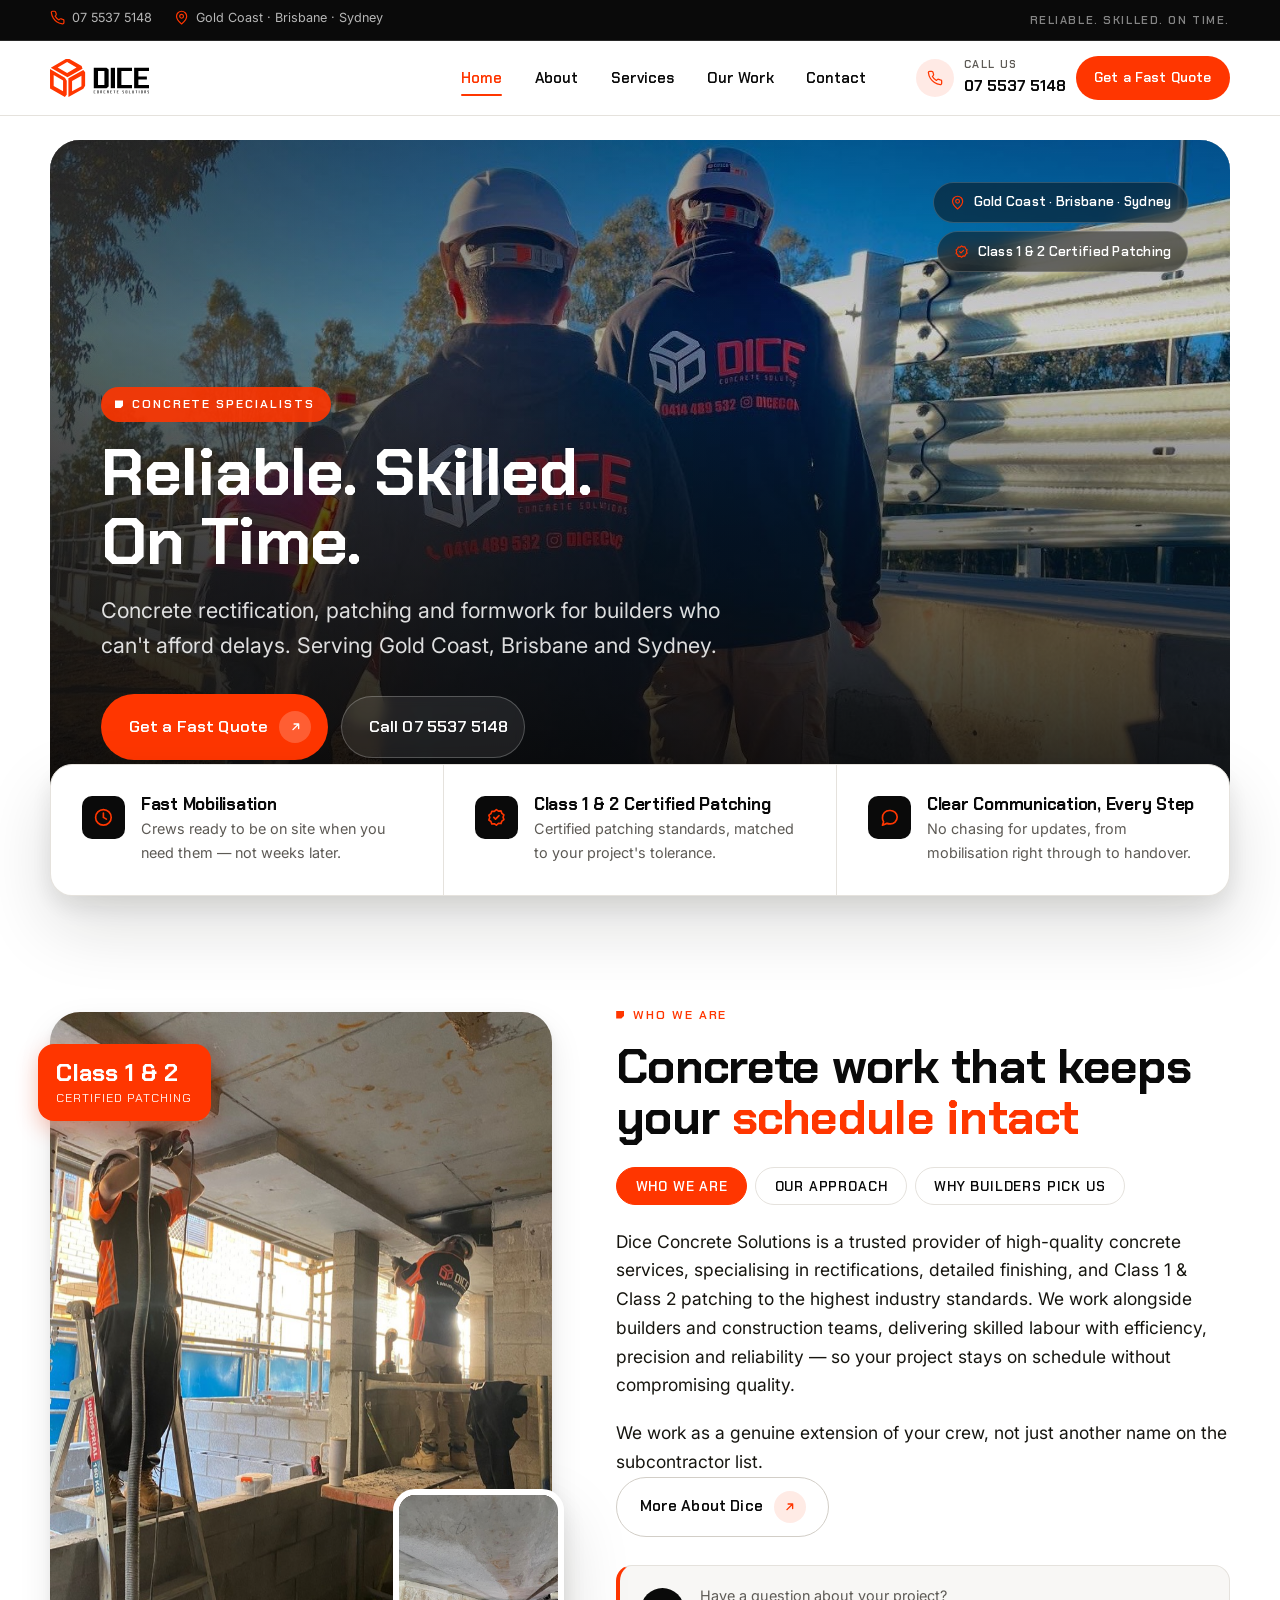
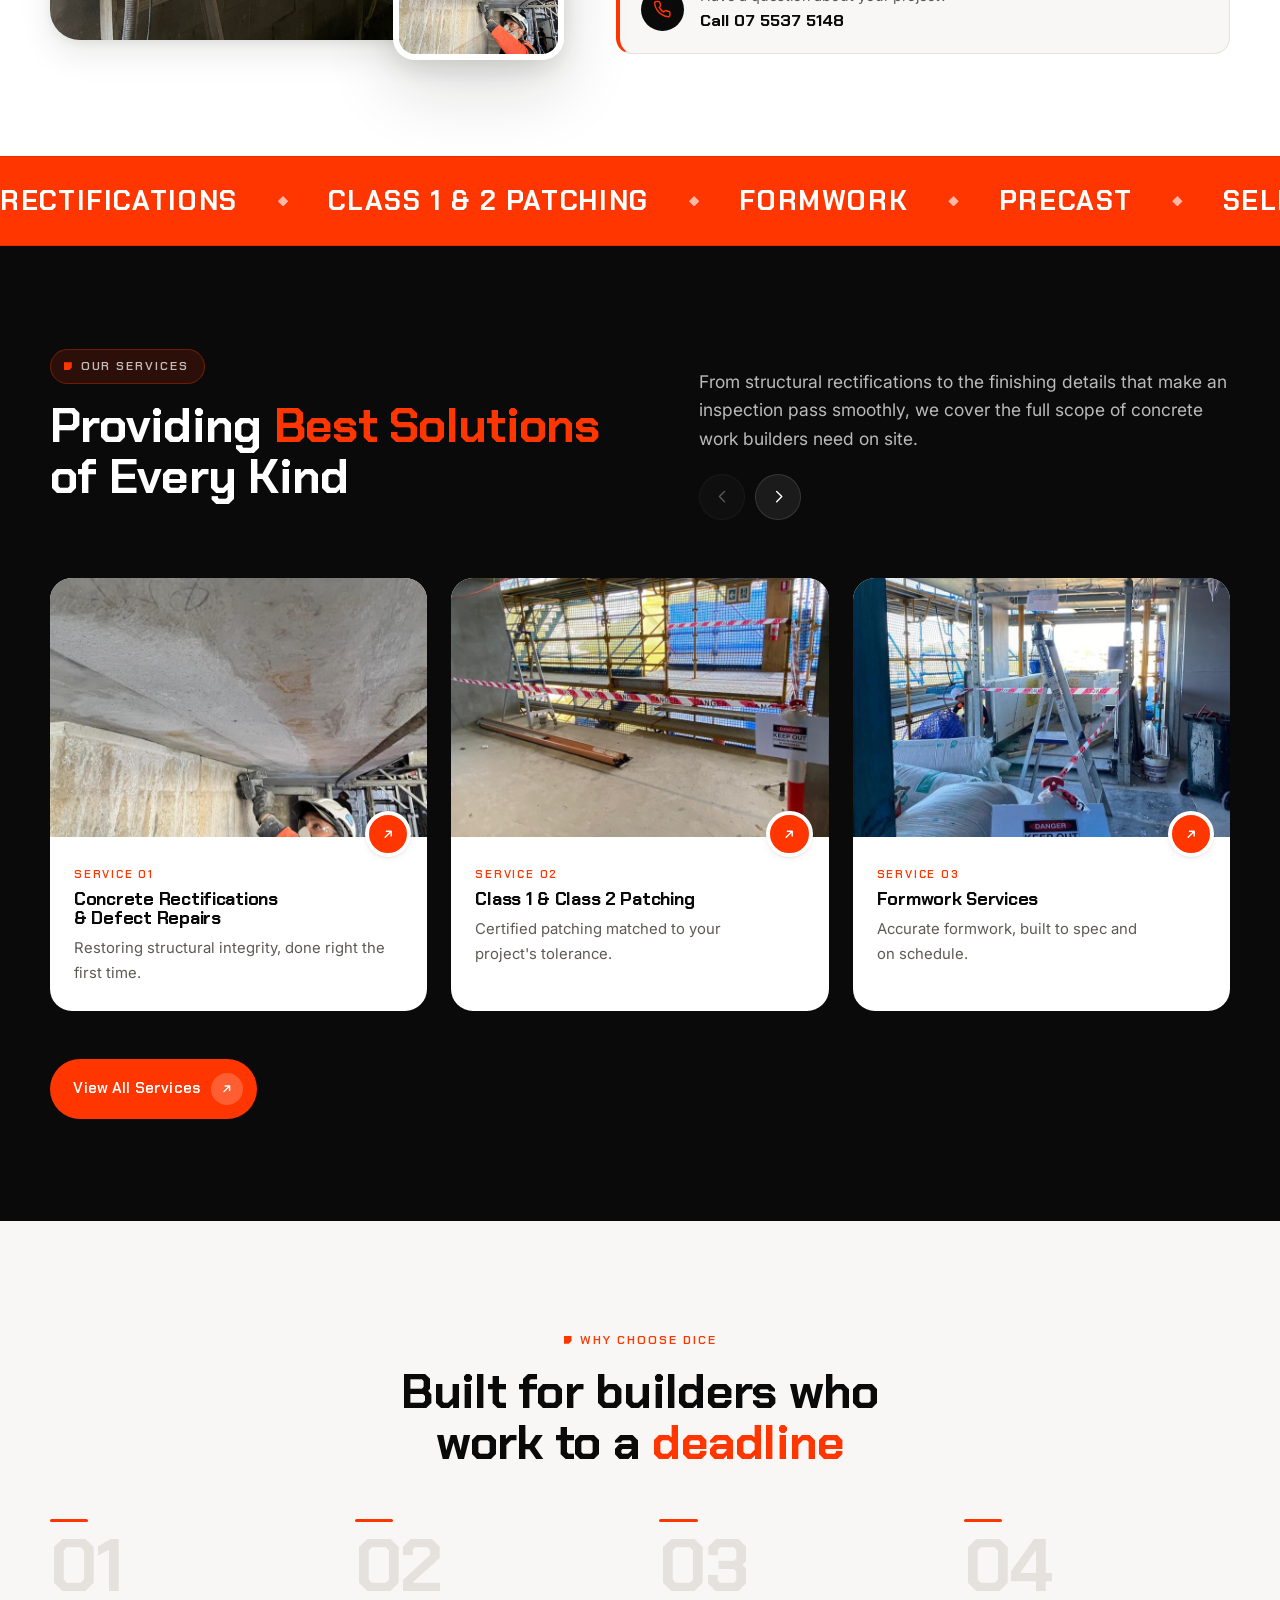
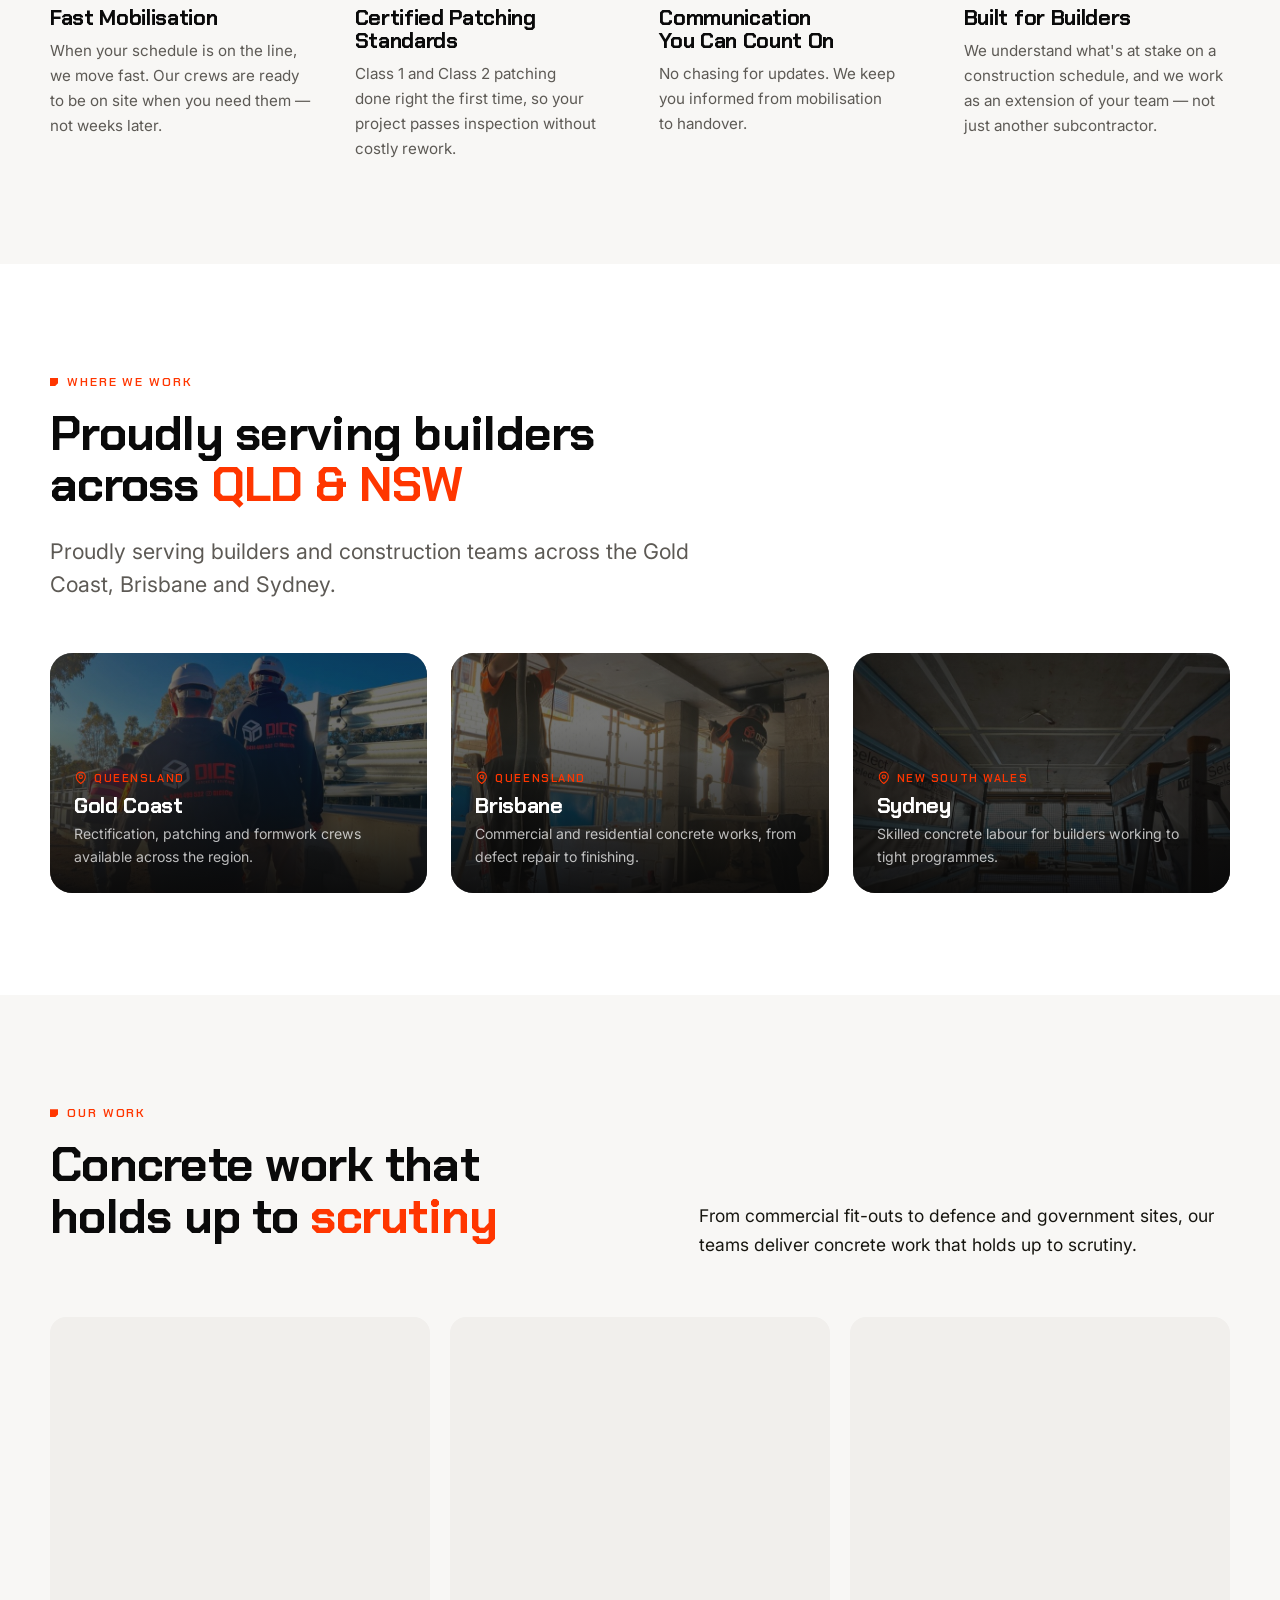
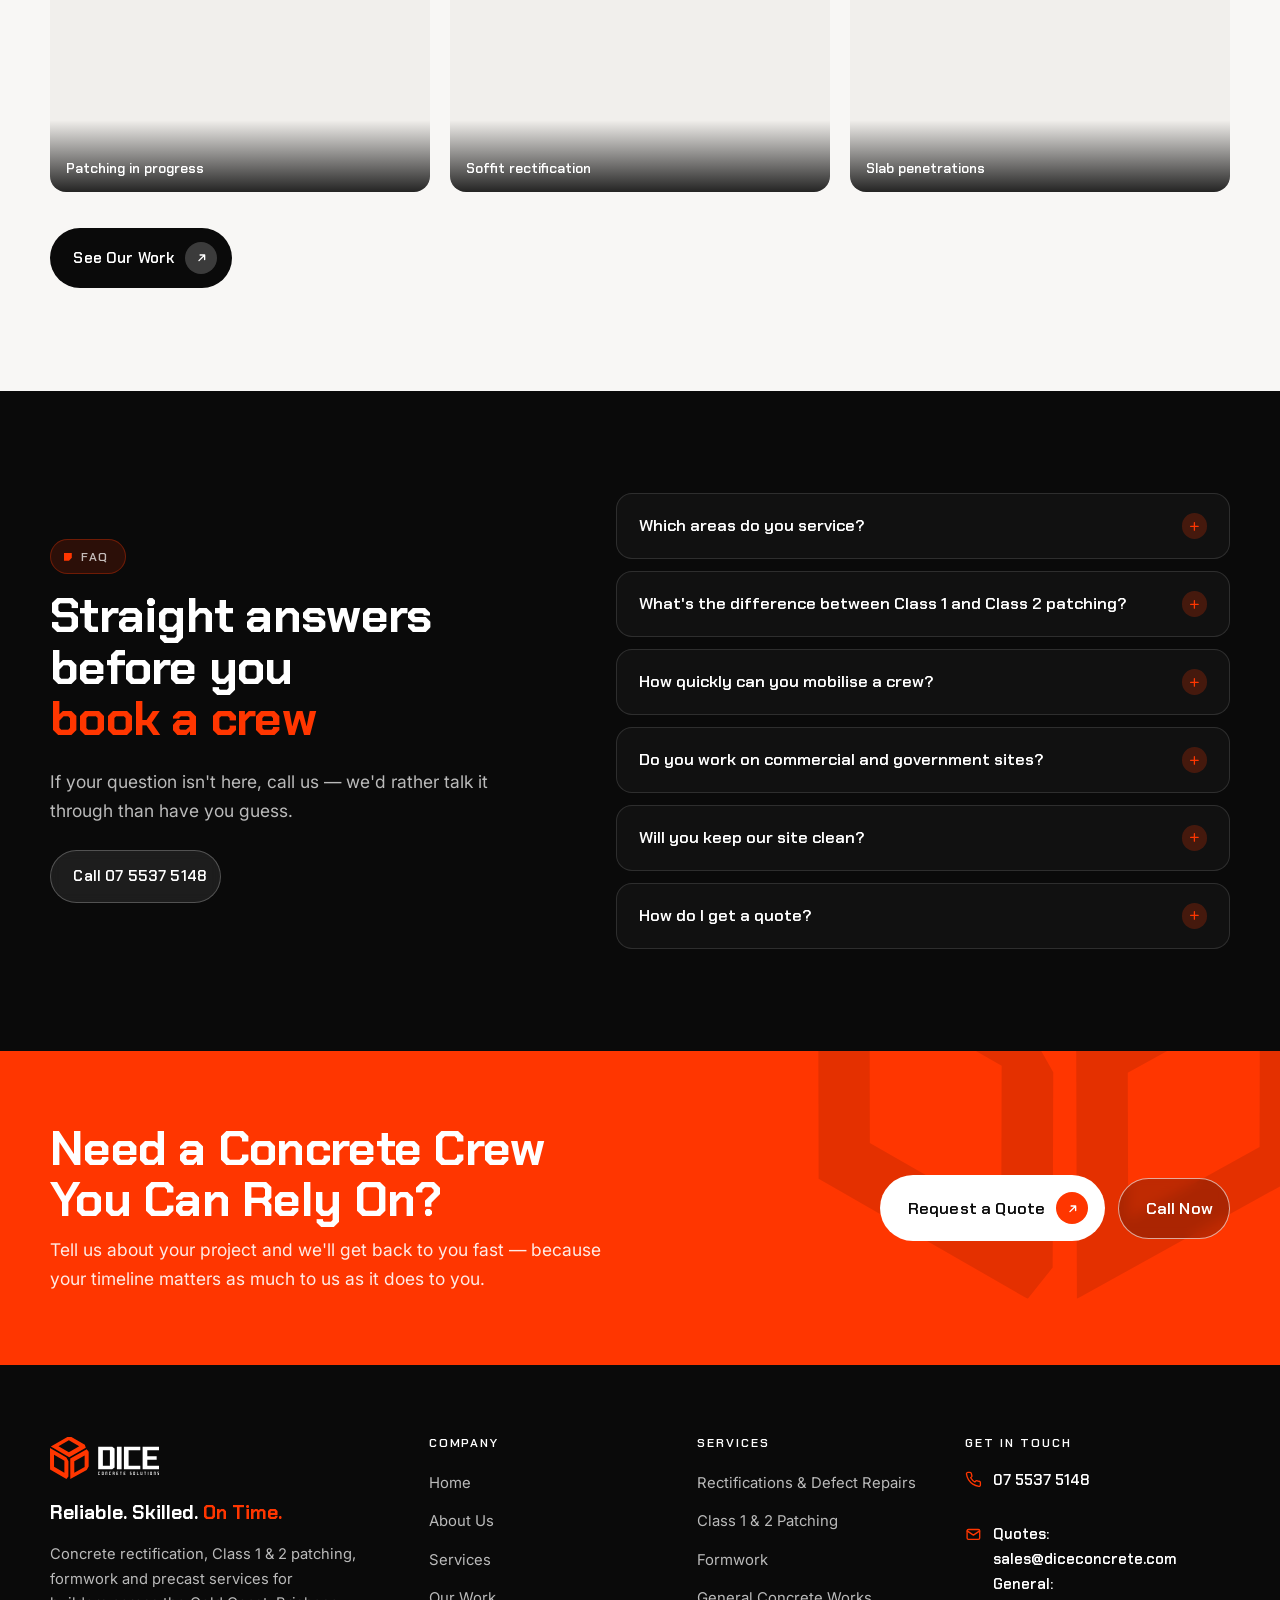
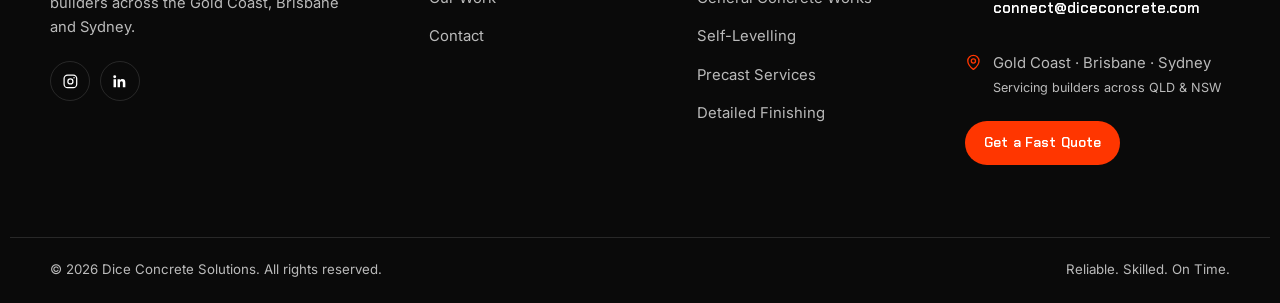
==== commit af809c55: "try deploy" ====
--- a/index.html
+++ b/index.html
@@ -554,7 +554,7 @@
     </div>
   </section>
 
-  <!-- ============================ WHY DICE ============================ -->
+  <!-- ============================= WHY DICE ============================= -->
   <section class="section section--alt" aria-labelledby="why-title">
     <div class="container">
       <div class="section-head section-head--center">
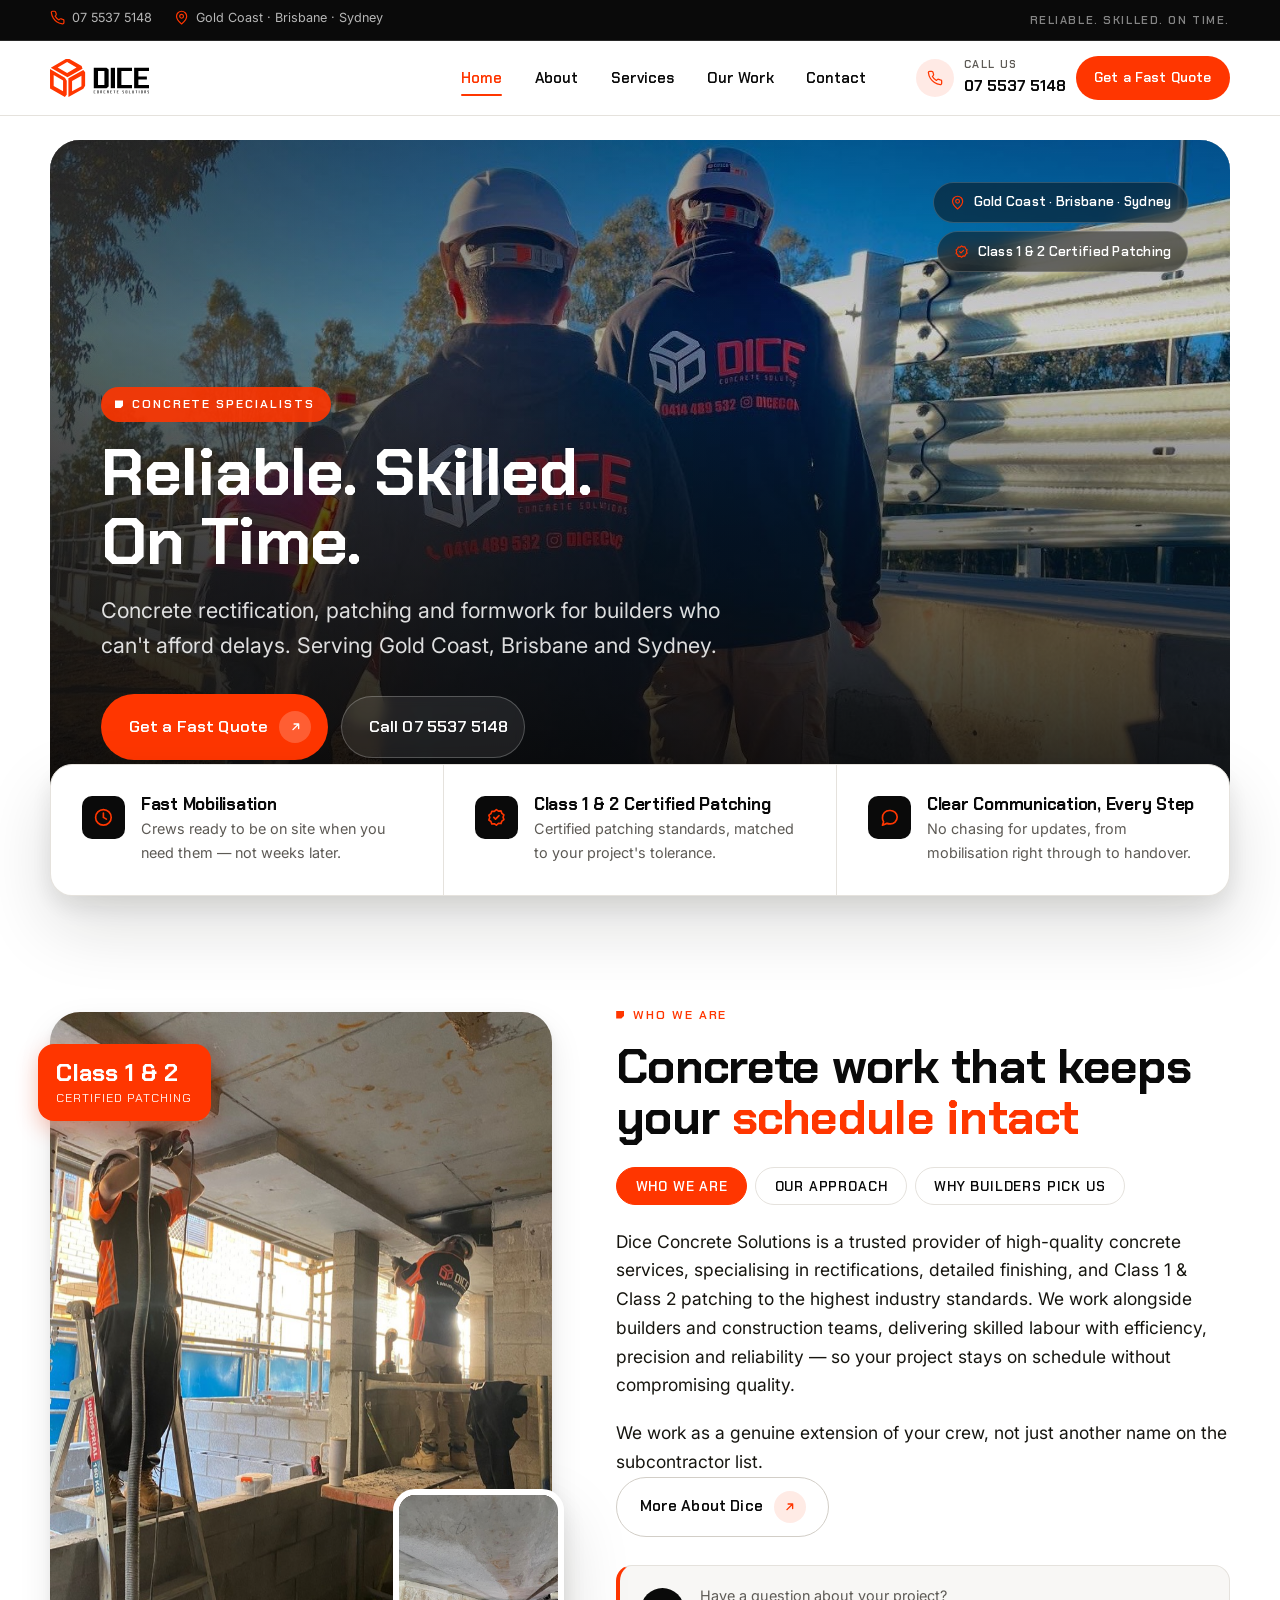
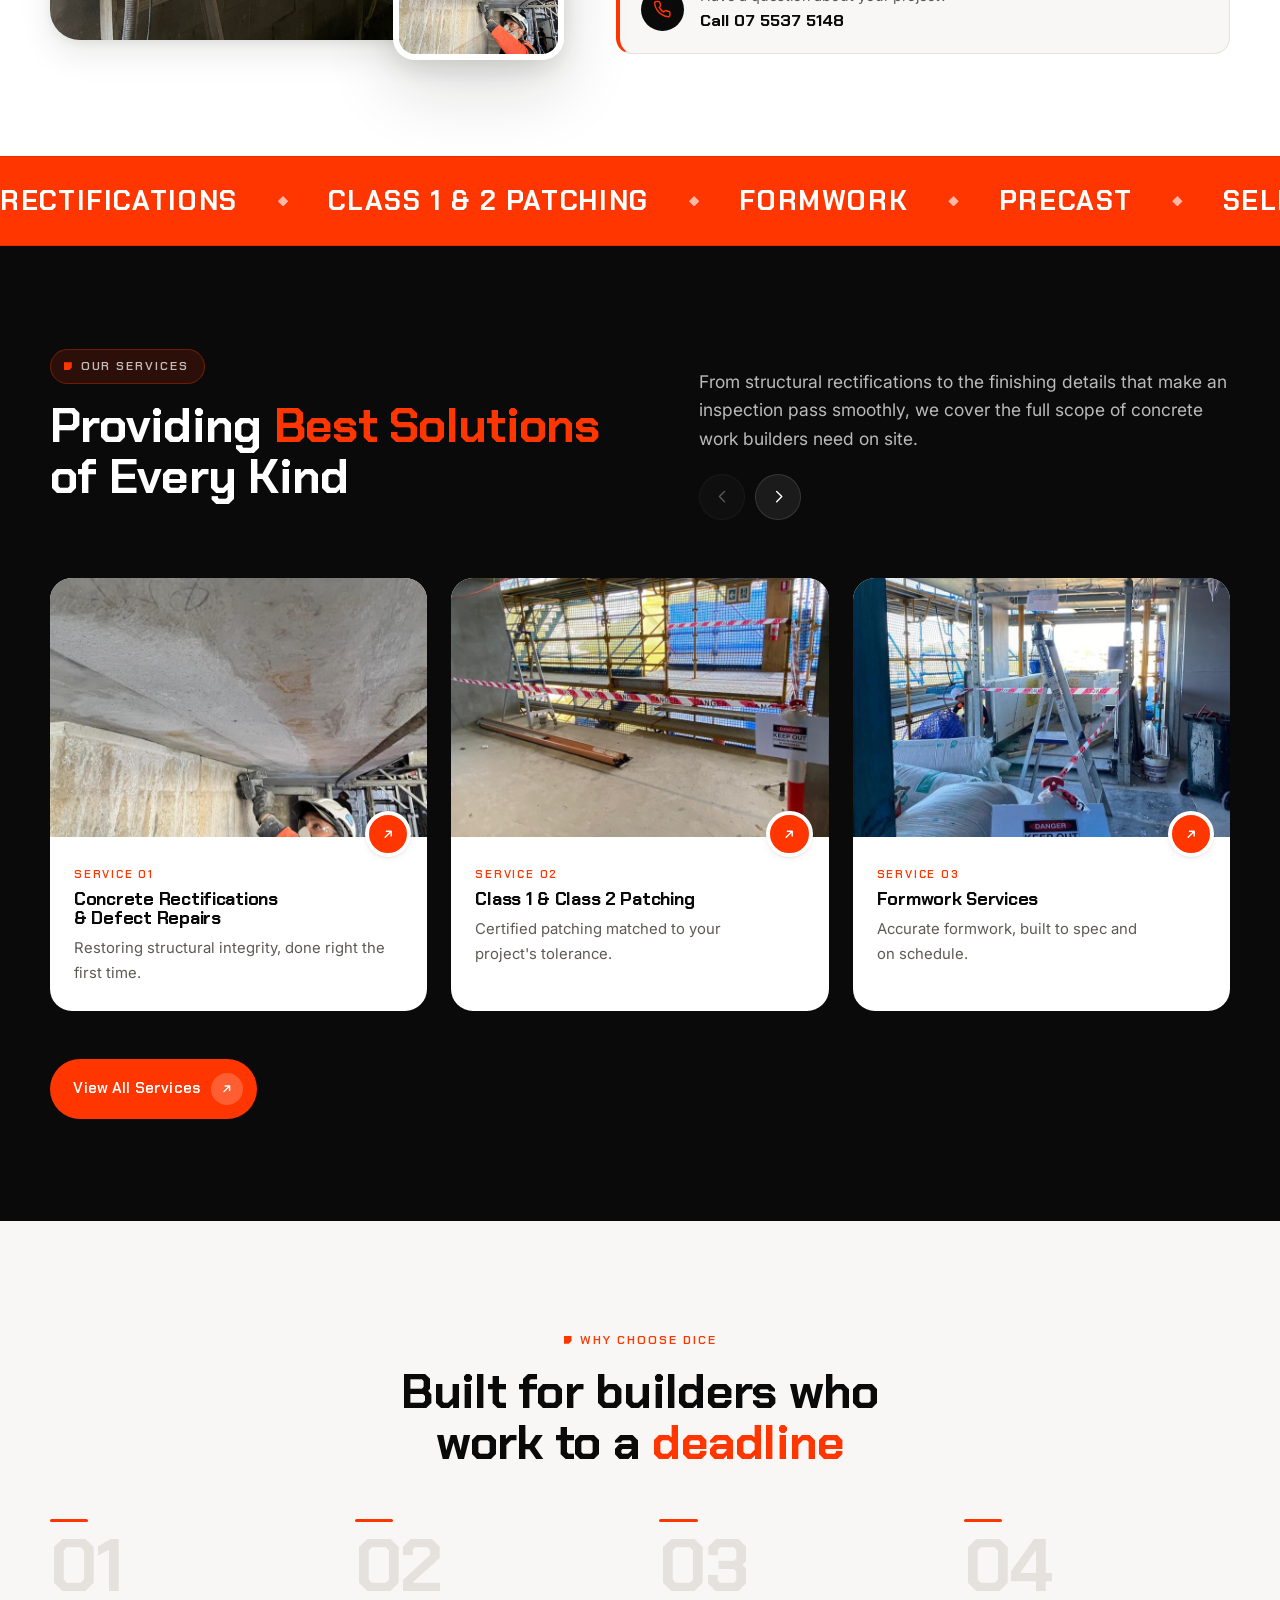
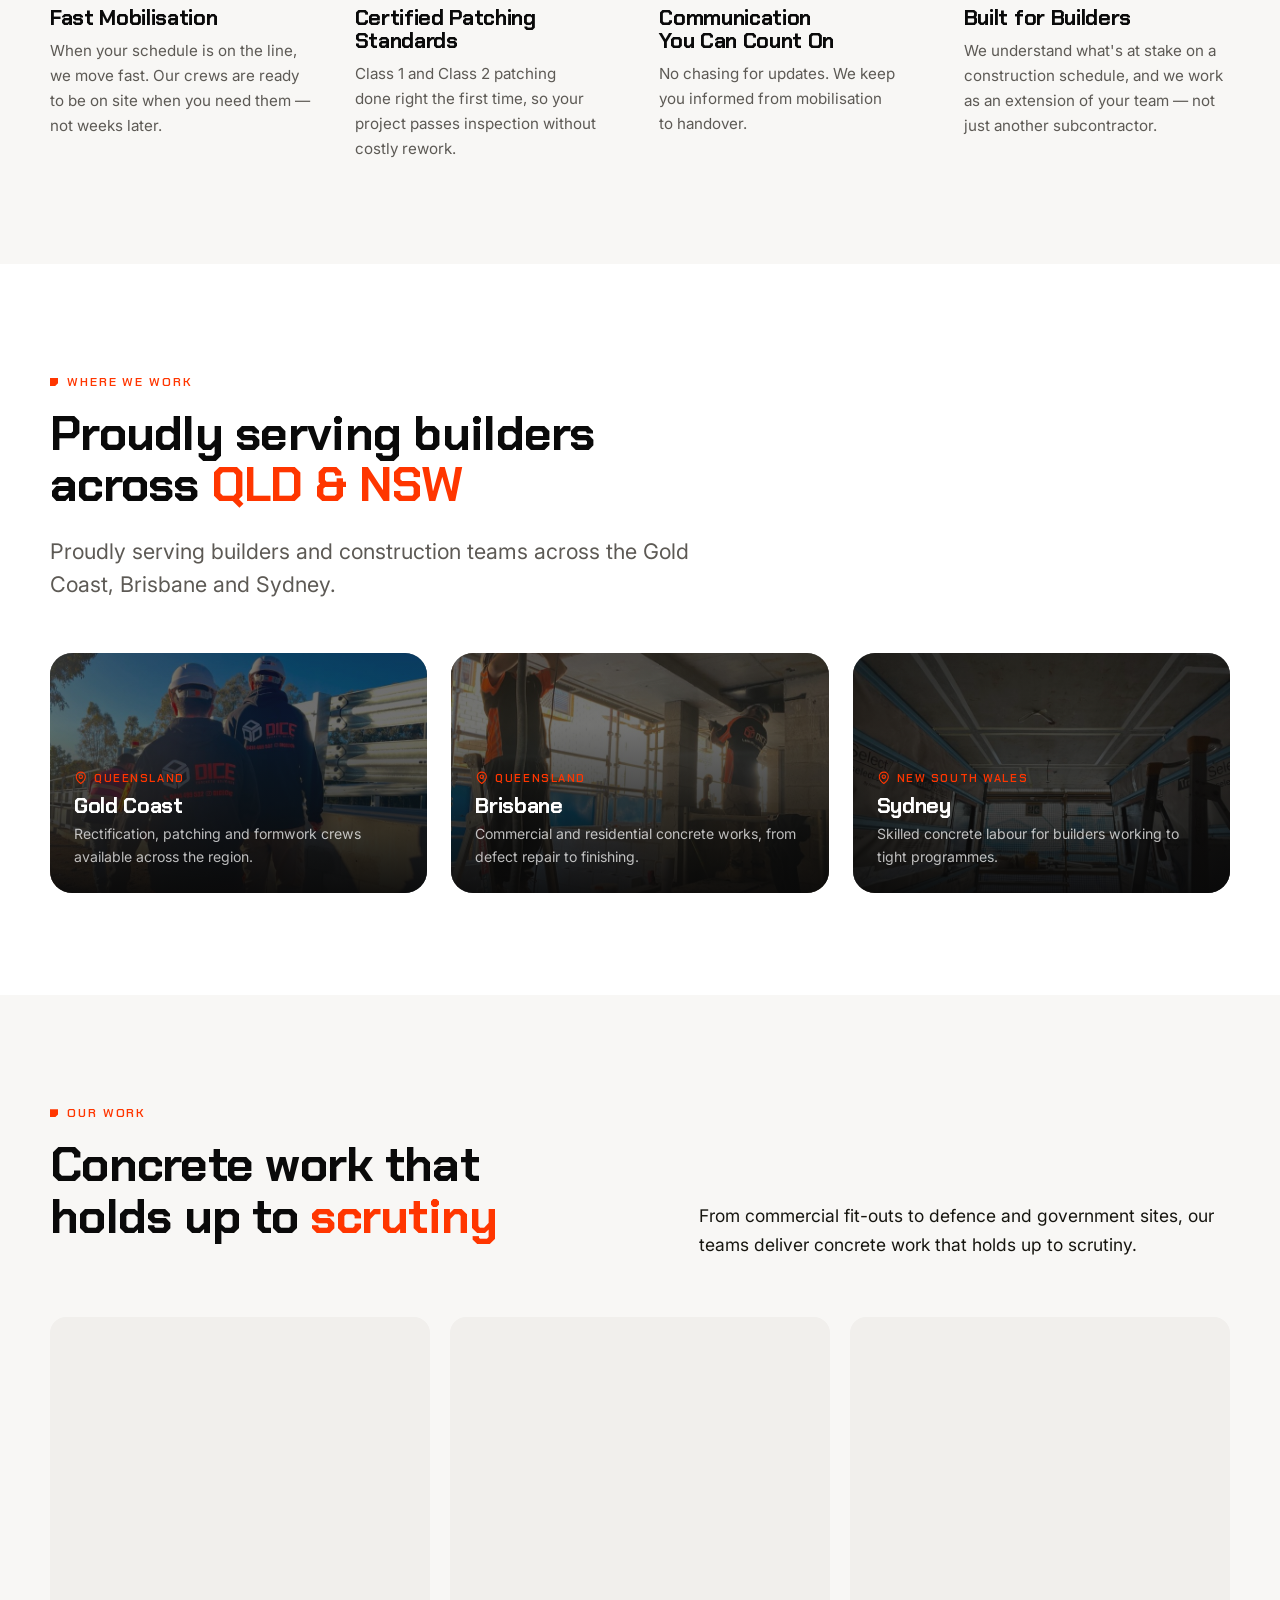
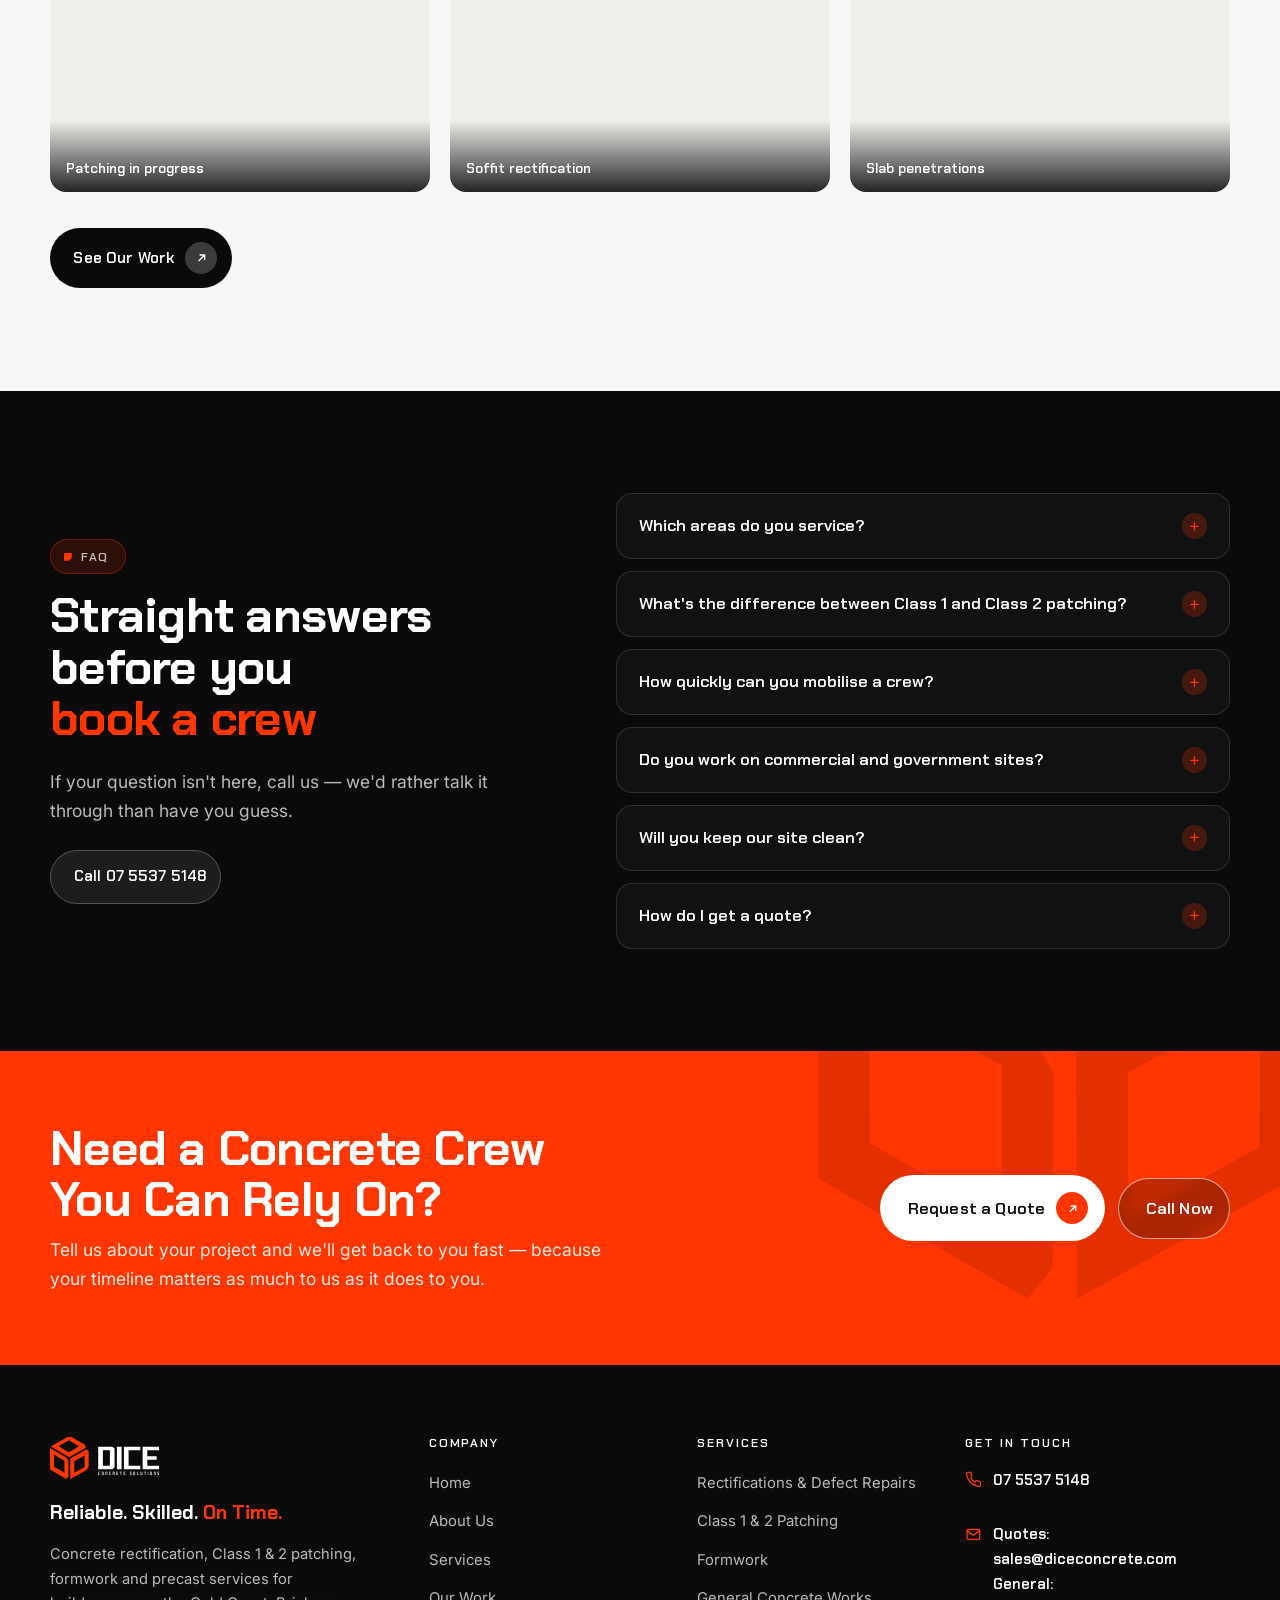
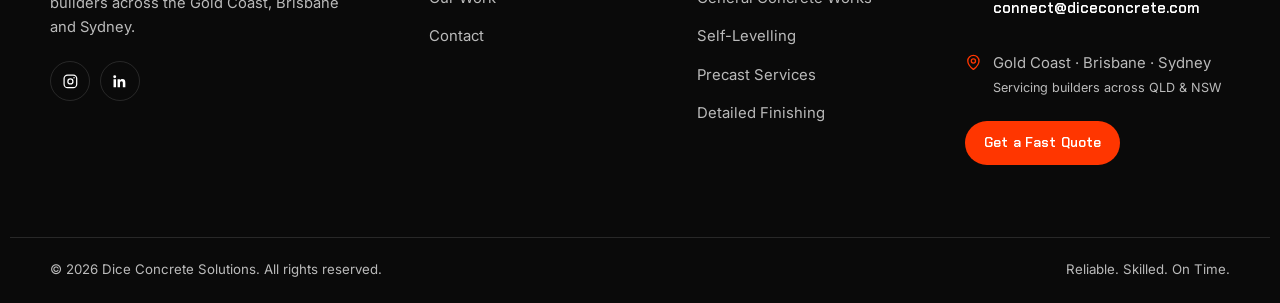
==== commit a4e56202: "att" ====
--- a/index.html
+++ b/index.html
@@ -554,7 +554,7 @@
     </div>
   </section>
 
-  <!-- ============================= WHY DICE ============================= -->
+  <!-- ============================== WHY DICE ============================== -->
   <section class="section section--alt" aria-labelledby="why-title">
     <div class="container">
       <div class="section-head section-head--center">
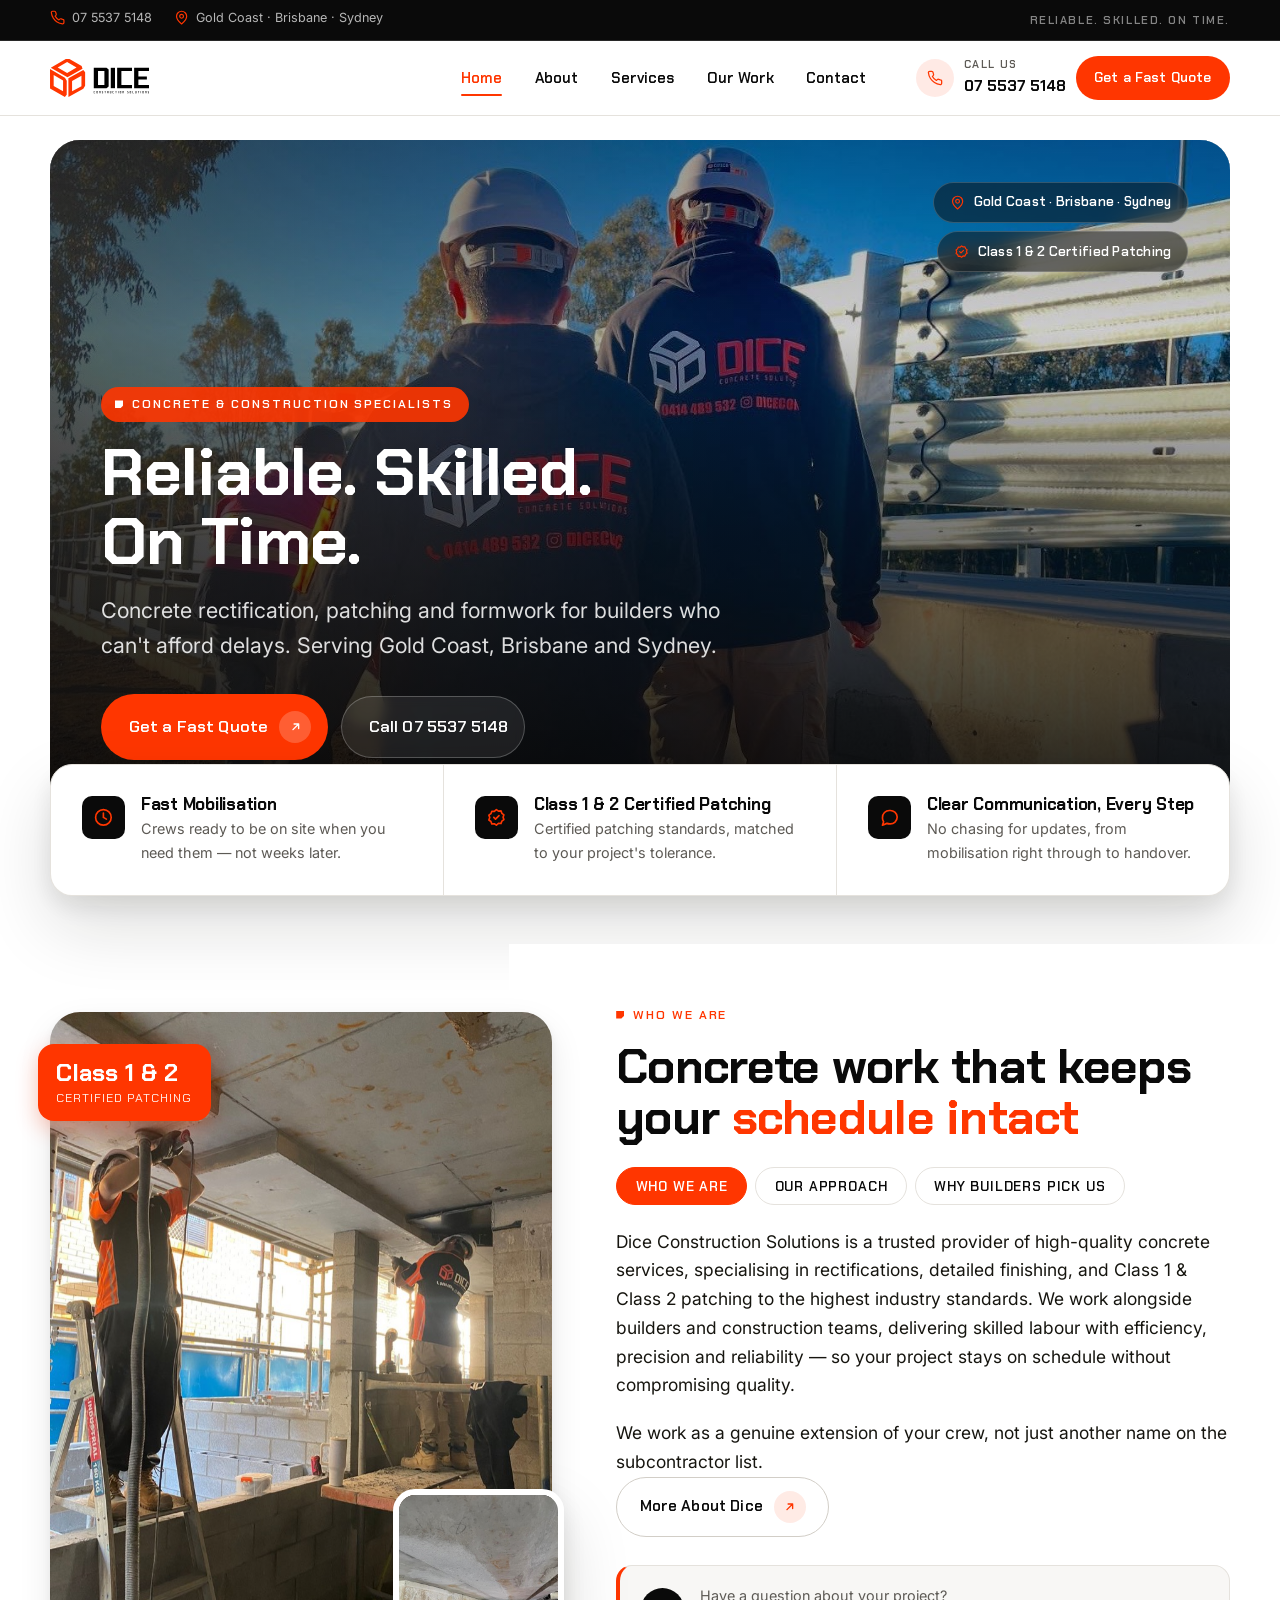
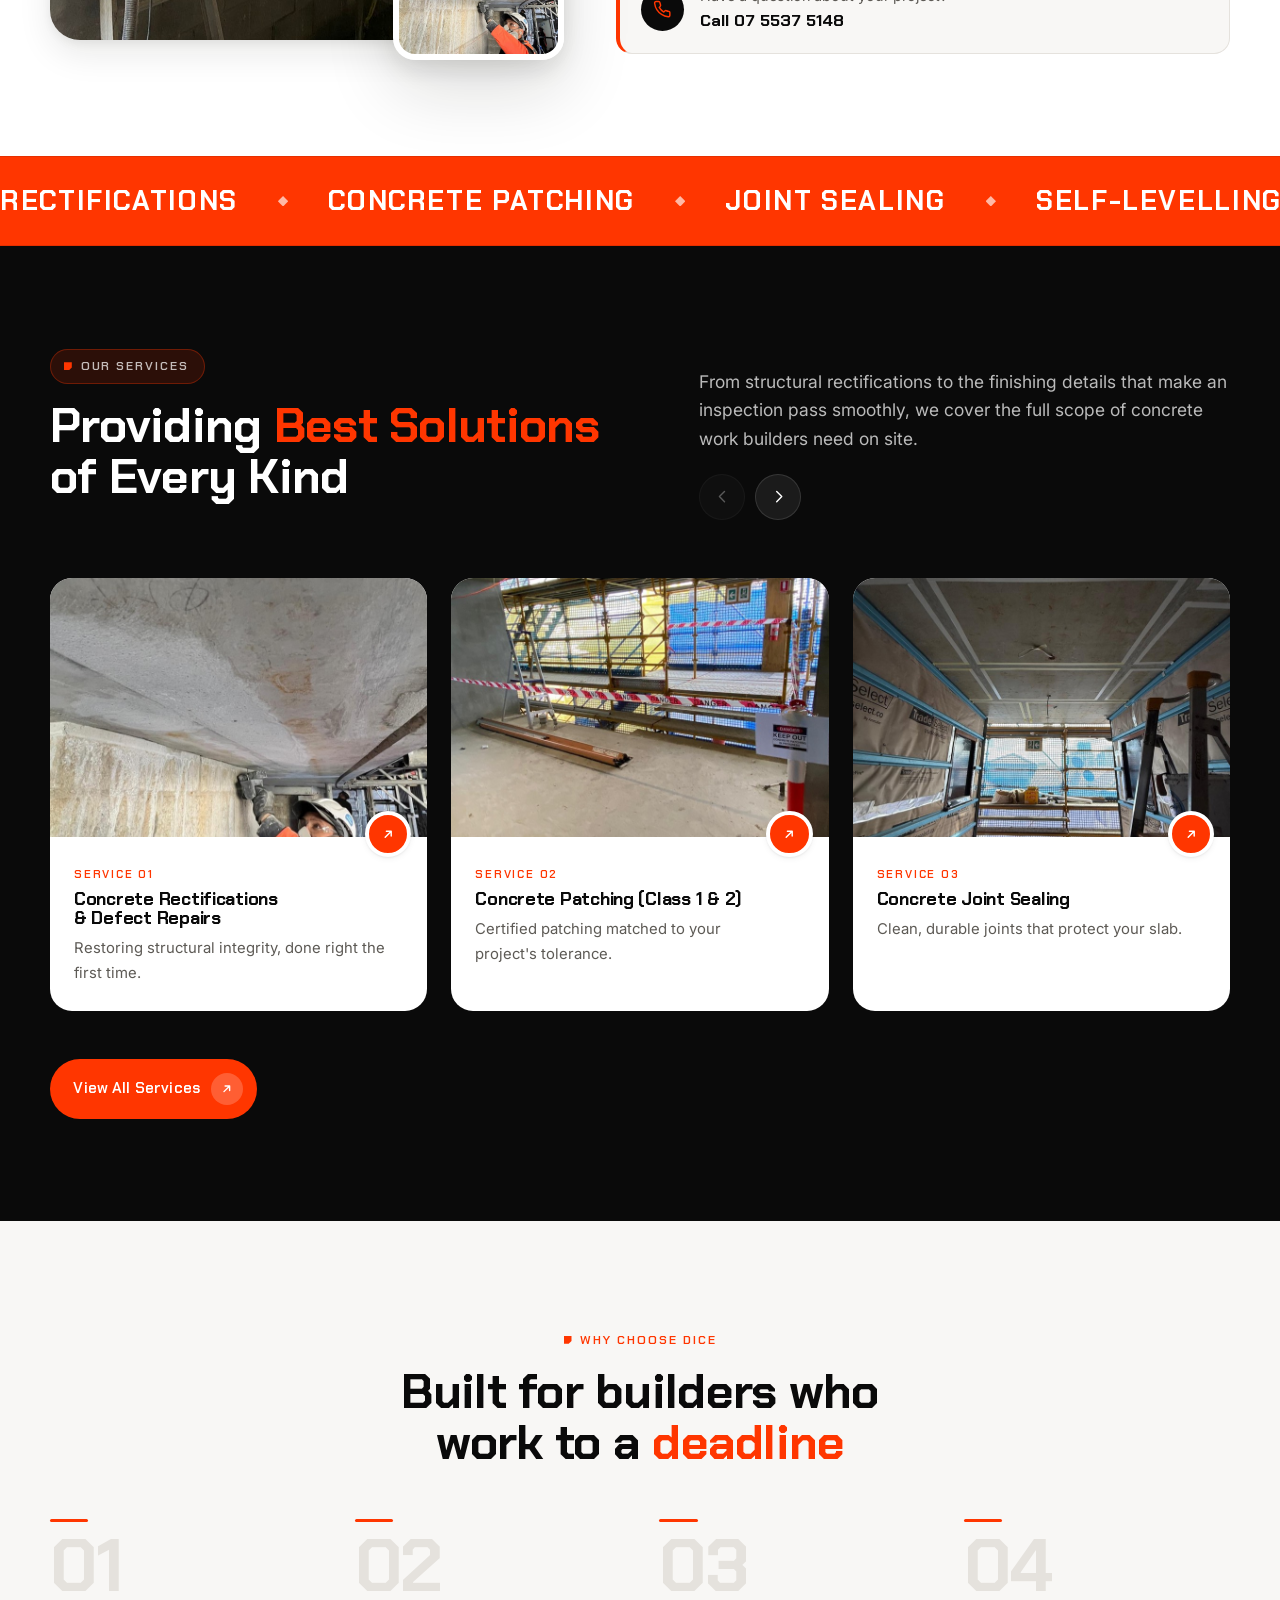
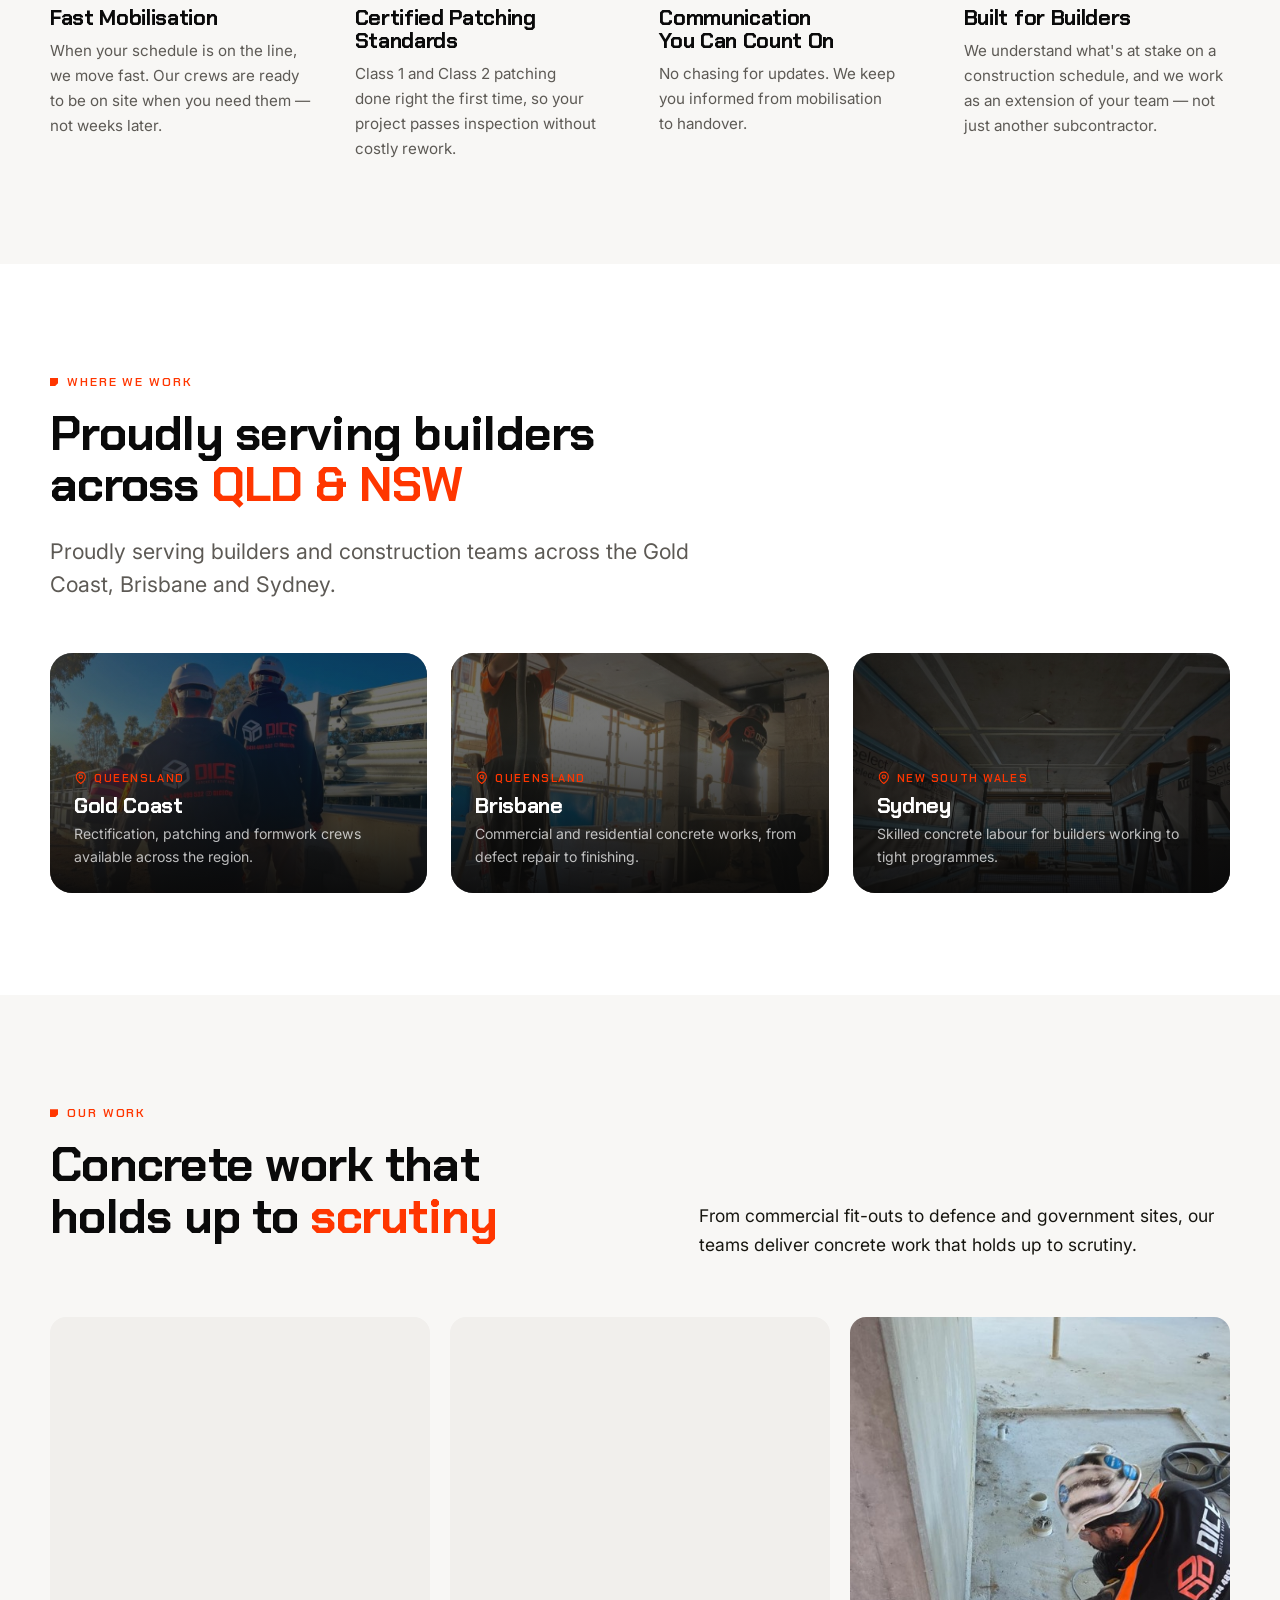
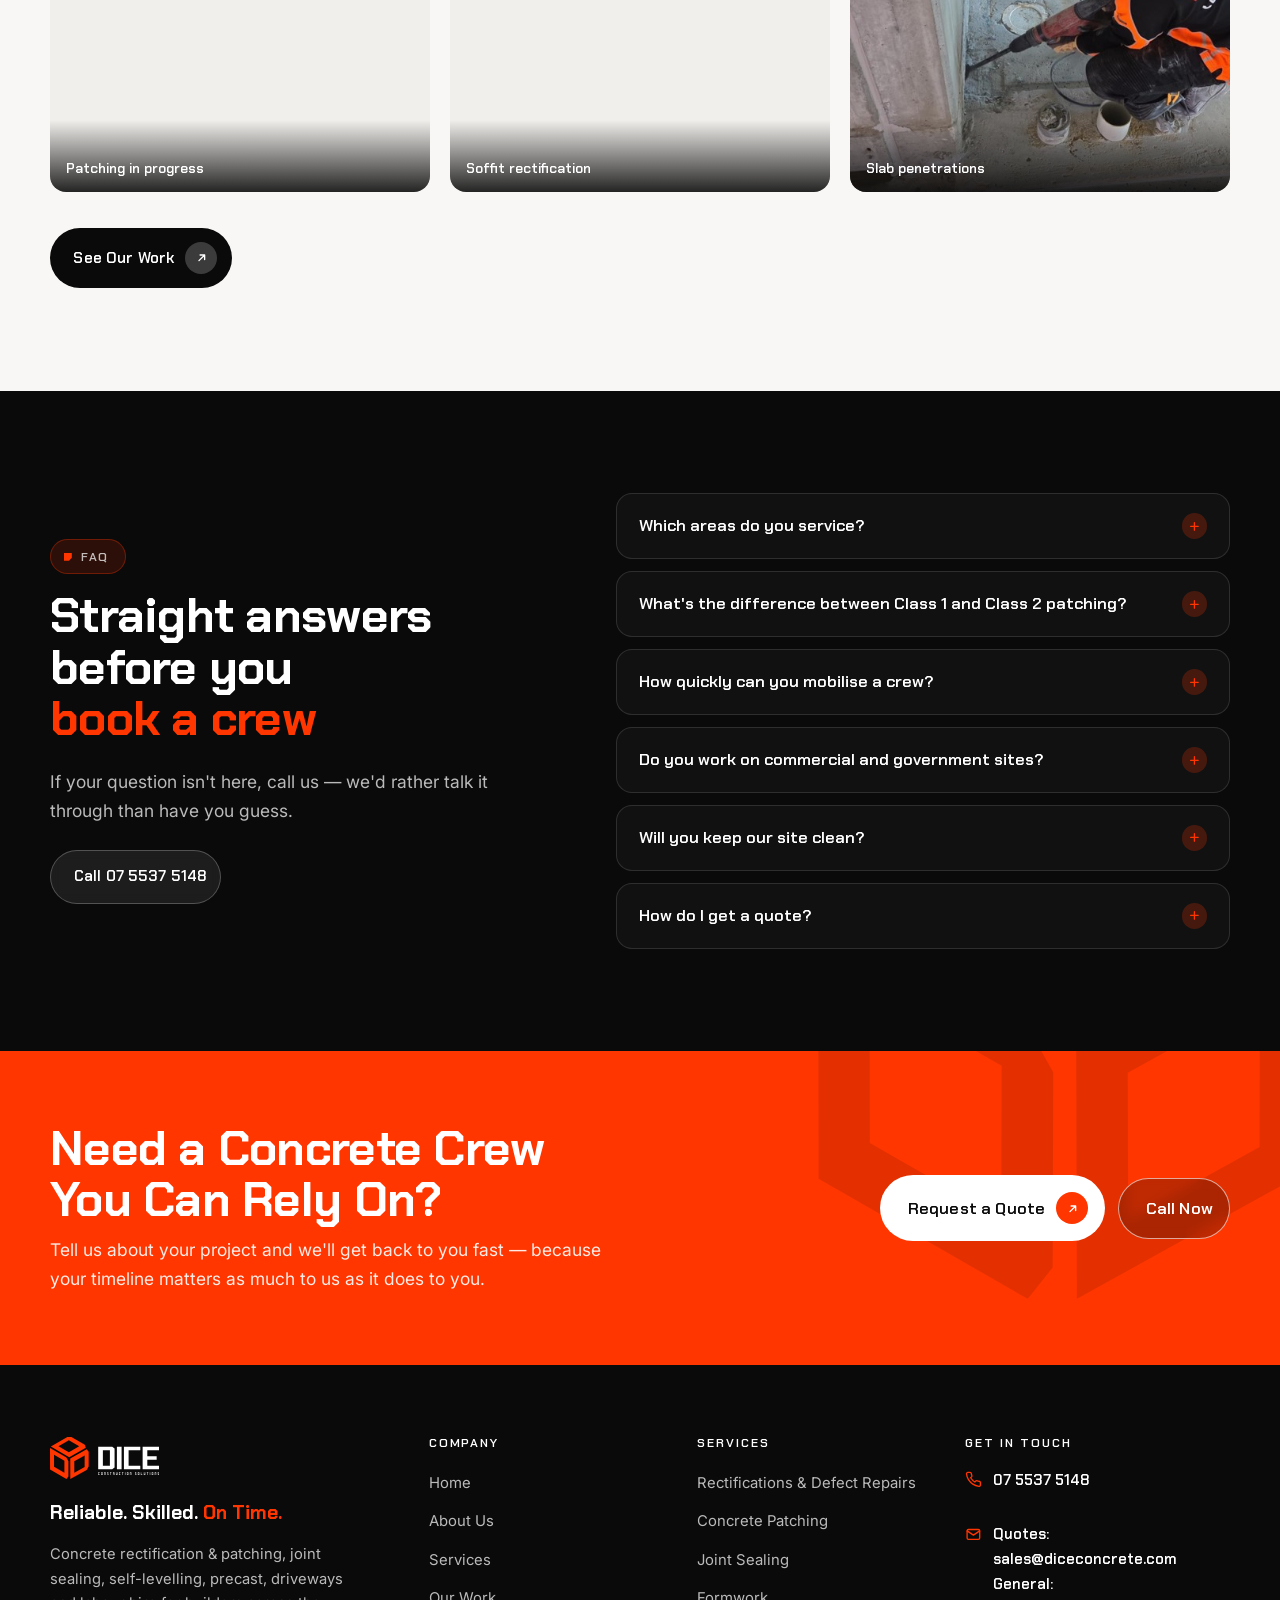
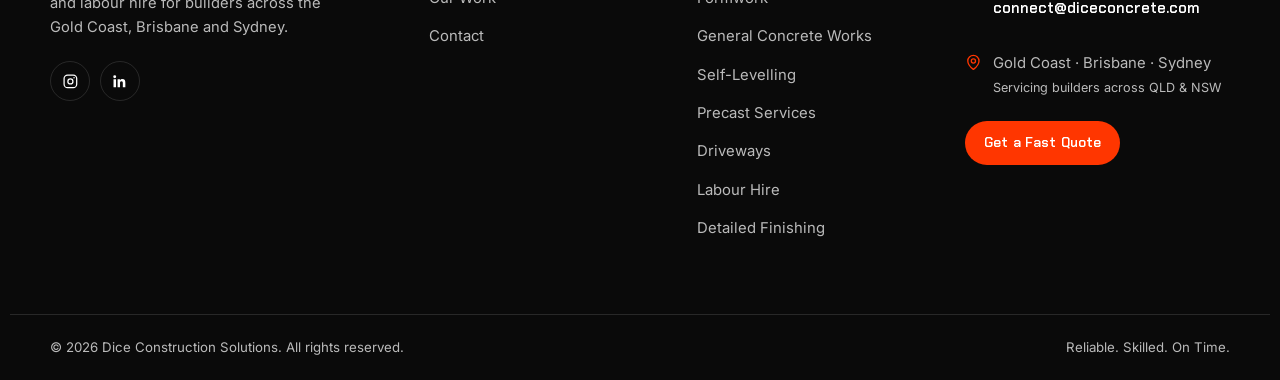
==== commit f586d137: "Rebrand to Dice Construction Solutions and add new services - New logo (Construction Solutions) and " ====
--- a/index.html
+++ b/index.html
@@ -4,31 +4,31 @@
 <meta charset="utf-8">
 <meta name="viewport" content="width=device-width, initial-scale=1">
  
-<title>Concrete Rectification, Patching &amp; Formwork | Dice Concrete Solutions</title>
-<meta name="description" content="Reliable concrete rectification, Class 1 &amp; 2 patching, formwork and precast services for builders across Gold Coast, Brisbane &amp; Sydney. Fast mobilisation — get a quote today.">
-<link rel="canonical" href="https://diceconc.com.au/">
+<title>Concrete Patching, Joint Sealing, Driveways &amp; Labour Hire | Dice Construction Solutions</title>
+<meta name="description" content="Reliable concrete rectification &amp; patching, joint sealing, self-levelling, precast, driveways and labour hire for builders across Gold Coast, Brisbane &amp; Sydney. Fast mobilisation — get a quote today.">
+<link rel="canonical" href="https://diceconstru.com/">
 
 <meta name="robots" content="index, follow, max-image-preview:large">
-<meta name="author" content="Dice Concrete Solutions">
+<meta name="author" content="Dice Construction Solutions">
 <meta name="theme-color" content="#0a0a0a">
 <meta name="format-detection" content="telephone=yes">
 <meta name="geo.region" content="AU">
 
 <!-- Open Graph / social -->
 <meta property="og:type" content="website">
-<meta property="og:site_name" content="Dice Concrete Solutions">
+<meta property="og:site_name" content="Dice Construction Solutions">
 <meta property="og:locale" content="en_AU">
-<meta property="og:title" content="Concrete Rectification, Patching &amp; Formwork | Dice Concrete Solutions">
-<meta property="og:description" content="Reliable concrete rectification, Class 1 &amp; 2 patching, formwork and precast services for builders across Gold Coast, Brisbane &amp; Sydney.">
-<meta property="og:url" content="https://diceconc.com.au/">
-<meta property="og:image" content="https://diceconc.com.au/assets/img/og-image.jpg">
+<meta property="og:title" content="Concrete Patching, Joint Sealing, Driveways &amp; Labour Hire | Dice Construction Solutions">
+<meta property="og:description" content="Reliable concrete rectification &amp; patching, joint sealing, self-levelling, precast, driveways and labour hire for builders across Gold Coast, Brisbane &amp; Sydney.">
+<meta property="og:url" content="https://diceconstru.com/">
+<meta property="og:image" content="https://diceconstru.com/assets/img/og-image.jpg">
 <meta property="og:image:width" content="1200">
 <meta property="og:image:height" content="630">
-<meta property="og:image:alt" content="Dice Concrete Solutions — Reliable. Skilled. On Time.">
+<meta property="og:image:alt" content="Dice Construction Solutions — Reliable. Skilled. On Time.">
 <meta name="twitter:card" content="summary_large_image">
-<meta name="twitter:title" content="Concrete Rectification, Patching &amp; Formwork | Dice Concrete Solutions">
-<meta name="twitter:description" content="Reliable concrete rectification, Class 1 &amp; 2 patching, formwork and precast for builders across Gold Coast, Brisbane &amp; Sydney.">
-<meta name="twitter:image" content="https://diceconc.com.au/assets/img/og-image.jpg">
+<meta name="twitter:title" content="Concrete Patching, Joint Sealing, Driveways &amp; Labour Hire | Dice Construction Solutions">
+<meta name="twitter:description" content="Reliable concrete rectification &amp; patching, joint sealing, self-levelling, precast, driveways and labour hire for builders across Gold Coast, Brisbane &amp; Sydney.">
+<meta name="twitter:image" content="https://diceconstru.com/assets/img/og-image.jpg">
 
 <!-- Icons -->
 <link rel="icon" href="favicon.ico" sizes="32x32">
@@ -50,20 +50,20 @@
   "@graph": [
     {
       "@type": ["GeneralContractor", "LocalBusiness"],
-      "@id": "https://diceconc.com.au/#business",
-      "name": "Dice Concrete Solutions",
-      "alternateName": "Dice Concrete",
-      "url": "https://diceconc.com.au/",
-      "logo": "https://diceconc.com.au/assets/img/logo-full.svg",
-      "image": "https://diceconc.com.au/assets/img/og-image.jpg",
+      "@id": "https://diceconstru.com/#business",
+      "name": "Dice Construction Solutions",
+      "alternateName": "Dice Construction",
+      "url": "https://diceconstru.com/",
+      "logo": "https://diceconstru.com/assets/img/logo-full.svg",
+      "image": "https://diceconstru.com/assets/img/og-image.jpg",
       "telephone": "+61755375148",
       "email": "connect@diceconcrete.com",
       "slogan": "Reliable. Skilled. On Time.",
-      "description": "Dice Concrete Solutions is a concrete services provider specialising in rectifications, detailed finishing and Class 1 & Class 2 patching for builders and construction teams across the Gold Coast, Brisbane and Sydney.",
+      "description": "Dice Construction Solutions is a construction services provider specialising in concrete rectifications and patching, joint sealing, self-levelling, precast, driveways and labour hire for builders and construction teams across the Gold Coast, Brisbane and Sydney.",
       "priceRange": "$$",
       "currenciesAccepted": "AUD",
       "sameAs": [
-        "https://www.instagram.com/diceconc/",
+        "https://www.instagram.com/diceconstru/",
         "https://www.linkedin.com/company/dice-concrete"
       ],
       "contactPoint": [
@@ -96,43 +96,49 @@
         "Formwork",
         "Precast concrete installation",
         "Self-levelling screed",
+        "Concrete joint sealing",
+        "Concrete driveways",
+        "Construction labour hire",
         "Concrete defect repair"
       ],
       "hasOfferCatalog": {
         "@type": "OfferCatalog",
-        "name": "Concrete services",
+        "name": "Construction services",
         "itemListElement": [
-          { "@type": "Offer", "itemOffered": { "@type": "Service", "name": "Concrete Rectifications & Defect Repairs", "url": "https://diceconc.com.au/services/#rectifications" } },
-          { "@type": "Offer", "itemOffered": { "@type": "Service", "name": "Class 1 & Class 2 Patching", "url": "https://diceconc.com.au/services/#patching" } },
-          { "@type": "Offer", "itemOffered": { "@type": "Service", "name": "Formwork Services", "url": "https://diceconc.com.au/services/#formwork" } },
-          { "@type": "Offer", "itemOffered": { "@type": "Service", "name": "General Concrete Works", "url": "https://diceconc.com.au/services/#general" } },
-          { "@type": "Offer", "itemOffered": { "@type": "Service", "name": "Self-Levelling Applications", "url": "https://diceconc.com.au/services/#self-levelling" } },
-          { "@type": "Offer", "itemOffered": { "@type": "Service", "name": "Precast Services", "url": "https://diceconc.com.au/services/#precast" } },
-          { "@type": "Offer", "itemOffered": { "@type": "Service", "name": "Detailed Finishing", "url": "https://diceconc.com.au/services/#finishing" } },
-          { "@type": "Offer", "itemOffered": { "@type": "Service", "name": "Clean Construction Practices", "url": "https://diceconc.com.au/services/#clean" } }
+          { "@type": "Offer", "itemOffered": { "@type": "Service", "name": "Concrete Rectifications & Defect Repairs", "url": "https://diceconstru.com/services/#rectifications" } },
+          { "@type": "Offer", "itemOffered": { "@type": "Service", "name": "Concrete Patching (Class 1 & Class 2)", "url": "https://diceconstru.com/services/#patching" } },
+          { "@type": "Offer", "itemOffered": { "@type": "Service", "name": "Joint Sealing", "url": "https://diceconstru.com/services/#joint-sealing" } },
+          { "@type": "Offer", "itemOffered": { "@type": "Service", "name": "Formwork Services", "url": "https://diceconstru.com/services/#formwork" } },
+          { "@type": "Offer", "itemOffered": { "@type": "Service", "name": "General Concrete Works", "url": "https://diceconstru.com/services/#general" } },
+          { "@type": "Offer", "itemOffered": { "@type": "Service", "name": "Self-Levelling Applications", "url": "https://diceconstru.com/services/#self-levelling" } },
+          { "@type": "Offer", "itemOffered": { "@type": "Service", "name": "Precast Services", "url": "https://diceconstru.com/services/#precast" } },
+          { "@type": "Offer", "itemOffered": { "@type": "Service", "name": "Concrete Driveways", "url": "https://diceconstru.com/services/#driveways" } },
+          { "@type": "Offer", "itemOffered": { "@type": "Service", "name": "Labourers & Labour Hire", "url": "https://diceconstru.com/services/#labour" } },
+          { "@type": "Offer", "itemOffered": { "@type": "Service", "name": "Detailed Finishing", "url": "https://diceconstru.com/services/#finishing" } },
+          { "@type": "Offer", "itemOffered": { "@type": "Service", "name": "Clean Construction Practices", "url": "https://diceconstru.com/services/#clean" } }
         ]
       }
     },
     {
       "@type": "WebSite",
-      "@id": "https://diceconc.com.au/#website",
-      "url": "https://diceconc.com.au/",
-      "name": "Dice Concrete Solutions",
+      "@id": "https://diceconstru.com/#website",
+      "url": "https://diceconstru.com/",
+      "name": "Dice Construction Solutions",
       "inLanguage": "en-AU",
-      "publisher": { "@id": "https://diceconc.com.au/#business" }
+      "publisher": { "@id": "https://diceconstru.com/#business" }
     },
     {
       "@type": "WebPage",
-      "@id": "https://diceconc.com.au/#webpage",
-      "url": "https://diceconc.com.au/",
-      "name": "Concrete Rectification, Patching & Formwork | Dice Concrete Solutions",
-      "isPartOf": { "@id": "https://diceconc.com.au/#website" },
-      "about": { "@id": "https://diceconc.com.au/#business" },
-      "primaryImageOfPage": { "@type": "ImageObject", "url": "https://diceconc.com.au/assets/img/og-image.jpg" }
+      "@id": "https://diceconstru.com/#webpage",
+      "url": "https://diceconstru.com/",
+      "name": "Concrete Patching, Joint Sealing, Driveways & Labour Hire | Dice Construction Solutions",
+      "isPartOf": { "@id": "https://diceconstru.com/#website" },
+      "about": { "@id": "https://diceconstru.com/#business" },
+      "primaryImageOfPage": { "@type": "ImageObject", "url": "https://diceconstru.com/assets/img/og-image.jpg" }
     },
     {
       "@type": "FAQPage",
-      "@id": "https://diceconc.com.au/#faq",
+      "@id": "https://diceconstru.com/#faq",
       "mainEntity": [
         {
           "@type": "Question",
@@ -197,8 +203,8 @@
 <!-- ============================ HEADER ============================ -->
 <header class="site-header">
   <div class="container site-header__inner">
-    <a class="brand" href="/" aria-label="Dice Concrete Solutions — home">
-      <img src="assets/img/logo-full.svg" alt="Dice Concrete Solutions" width="548" height="211">
+    <a class="brand" href="/" aria-label="Dice Construction Solutions — home">
+      <img src="assets/img/logo-full.svg" alt="Dice Construction Solutions" width="548" height="211">
     </a>
 
     <nav class="nav" aria-label="Main">
@@ -235,7 +241,7 @@
   <div class="drawer__scrim" aria-hidden="true"></div>
   <div class="drawer__panel" role="dialog" aria-modal="true" aria-label="Site menu">
     <div class="drawer__top">
-      <span class="brand"><img src="assets/img/logo-full-light.svg" alt="Dice Concrete Solutions" width="548" height="211"></span>
+      <span class="brand"><img src="assets/img/logo-full-light.svg" alt="Dice Construction Solutions" width="548" height="211"></span>
       <button class="drawer__close" type="button" aria-label="Close menu">
         <svg viewBox="0 0 24 24" fill="none" stroke="currentColor" stroke-width="2.2" aria-hidden="true"><path d="M5 5l14 14M19 5L5 19"/></svg>
       </button>
@@ -269,7 +275,7 @@
              srcset="assets/img/hero-640.jpg 640w, assets/img/hero-960.jpg 960w, assets/img/hero-1440.jpg 1440w"
              sizes="(min-width: 1300px) 1260px, 100vw"
              width="1440" height="810"
-             alt="Two Dice Concrete Solutions crew members in branded hoodies and hard hats walking beside a newly finished concrete barrier on site."
+             alt="Two Dice Construction Solutions crew members in branded hoodies and hard hats walking beside a newly finished concrete barrier on site."
              fetchpriority="high" decoding="async">
 
         <div class="hero__badges" aria-hidden="true">
@@ -284,7 +290,7 @@
         </div>
 
         <div class="hero__content">
-          <p class="eyebrow eyebrow--pill">Concrete Specialists</p>
+          <p class="eyebrow eyebrow--pill">Concrete &amp; Construction Specialists</p>
           <h1>Reliable. Skilled. On&nbsp;Time.</h1>
           <p class="hero__sub">Concrete rectification, patching and formwork for builders who can't afford delays. Serving Gold Coast, Brisbane and Sydney.</p>
           <div class="btn-row">
@@ -343,12 +349,12 @@
                  srcset="assets/img/work-soffit-480.jpg 480w, assets/img/work-soffit-800.jpg 800w, assets/img/work-soffit-1440.jpg 1440w"
                  sizes="(min-width: 940px) 40vw, 92vw"
                  width="800" height="1061" loading="lazy" decoding="async"
-                 alt="Two Dice Concrete Solutions workers grinding and preparing a concrete soffit from work platforms on a commercial site.">
+                 alt="Two Dice Construction Solutions workers grinding and preparing a concrete soffit from work platforms on a commercial site.">
           </div>
           <div class="media-stack__inset">
             <img src="assets/img/work-finishing-480.jpg"
                  width="480" height="640" loading="lazy" decoding="async"
-                 alt="Dice Concrete Solutions tradesperson hand-trowelling a patch repair to a concrete soffit while wearing a respirator.">
+                 alt="Dice Construction Solutions tradesperson hand-trowelling a patch repair to a concrete soffit while wearing a respirator.">
           </div>
           <div class="media-stack__tag">
             <b>Class 1 &amp; 2</b>
@@ -361,14 +367,14 @@
           <h2 id="about-title">Concrete work that keeps your <span class="accent">schedule intact</span></h2>
 
           <div data-tabs>
-            <ul class="tabs__list" role="tablist" aria-label="About Dice Concrete Solutions">
+            <ul class="tabs__list" role="tablist" aria-label="About Dice Construction Solutions">
               <li><button class="tabs__btn" type="button" role="tab" id="tab-who" aria-controls="panel-who" aria-selected="true">Who we are</button></li>
               <li><button class="tabs__btn" type="button" role="tab" id="tab-approach" aria-controls="panel-approach" aria-selected="false">Our approach</button></li>
               <li><button class="tabs__btn" type="button" role="tab" id="tab-why" aria-controls="panel-why" aria-selected="false">Why builders pick us</button></li>
             </ul>
 
             <div class="tabs__panel" id="panel-who" role="tabpanel" aria-labelledby="tab-who" tabindex="0">
-              <p>Dice Concrete Solutions is a trusted provider of high-quality concrete services, specialising in rectifications, detailed finishing, and Class 1 &amp; Class 2 patching to the highest industry standards. We work alongside builders and construction teams, delivering skilled labour with efficiency, precision and reliability — so your project stays on schedule without compromising quality.</p>
+              <p>Dice Construction Solutions is a trusted provider of high-quality concrete services, specialising in rectifications, detailed finishing, and Class 1 &amp; Class 2 patching to the highest industry standards. We work alongside builders and construction teams, delivering skilled labour with efficiency, precision and reliability — so your project stays on schedule without compromising quality.</p>
               <p>We work as a genuine extension of your crew, not just another name on the subcontractor list.</p>
             </div>
 
@@ -410,19 +416,23 @@
     <div class="marquee__track">
       <div class="marquee__group">
         <span class="marquee__item">Rectifications</span>
-        <span class="marquee__item">Class 1 &amp; 2 Patching</span>
+        <span class="marquee__item">Concrete Patching</span>
+        <span class="marquee__item">Joint Sealing</span>
+        <span class="marquee__item">Self-Levelling</span>
+        <span class="marquee__item">Precast</span>
+        <span class="marquee__item">Driveways</span>
+        <span class="marquee__item">Labour Hire</span>
         <span class="marquee__item">Formwork</span>
-        <span class="marquee__item">Precast</span>
-        <span class="marquee__item">Self-Levelling</span>
-        <span class="marquee__item">Detailed Finishing</span>
       </div>
       <div class="marquee__group">
         <span class="marquee__item">Rectifications</span>
-        <span class="marquee__item">Class 1 &amp; 2 Patching</span>
+        <span class="marquee__item">Concrete Patching</span>
+        <span class="marquee__item">Joint Sealing</span>
+        <span class="marquee__item">Self-Levelling</span>
+        <span class="marquee__item">Precast</span>
+        <span class="marquee__item">Driveways</span>
+        <span class="marquee__item">Labour Hire</span>
         <span class="marquee__item">Formwork</span>
-        <span class="marquee__item">Precast</span>
-        <span class="marquee__item">Self-Levelling</span>
-        <span class="marquee__item">Detailed Finishing</span>
       </div>
     </div>
   </div>
@@ -468,18 +478,78 @@
           </div>
           <div class="service-card__body">
             <span class="service-card__kicker">Service 02</span>
-            <h3>Class 1 &amp; Class 2 Patching</h3>
+            <h3>Concrete Patching (Class 1 &amp; 2)</h3>
             <p>Certified patching matched to your project's tolerance.</p>
           </div>
         </a>
 
+        <a class="service-card" href="services#joint-sealing">
+          <div class="service-card__media">
+            <img src="assets/img/work-fitout-800.jpg" width="800" height="550" loading="lazy" decoding="async" alt="Prepared concrete floor with control joints ready for sealing.">
+            <span class="service-card__badge" aria-hidden="true"><svg viewBox="0 0 24 24" fill="none" stroke="currentColor" stroke-width="2.4" stroke-linecap="round" stroke-linejoin="round"><path d="M7 17 17 7M9 7h8v8"/></svg></span>
+          </div>
+          <div class="service-card__body">
+            <span class="service-card__kicker">Service 03</span>
+            <h3>Concrete Joint Sealing</h3>
+            <p>Clean, durable joints that protect your slab.</p>
+          </div>
+        </a>
+
+        <a class="service-card" href="services#self-levelling">
+          <div class="service-card__media">
+            <img src="assets/img/work-fitout-800.jpg" width="800" height="550" loading="lazy" decoding="async" alt="Commercial fit-out interior with a prepared concrete floor ready for the next trade.">
+            <span class="service-card__badge" aria-hidden="true"><svg viewBox="0 0 24 24" fill="none" stroke="currentColor" stroke-width="2.4" stroke-linecap="round" stroke-linejoin="round"><path d="M7 17 17 7M9 7h8v8"/></svg></span>
+          </div>
+          <div class="service-card__body">
+            <span class="service-card__kicker">Service 04</span>
+            <h3>Self-Levelling Applications</h3>
+            <p>A level substrate, ready for what comes next.</p>
+          </div>
+        </a>
+
+        <a class="service-card" href="services#precast">
+          <div class="service-card__media">
+            <img src="assets/img/work-soffit-800.jpg" width="800" height="550" loading="lazy" decoding="async" alt="Crew working overhead on structural concrete elements from platforms.">
+            <span class="service-card__badge" aria-hidden="true"><svg viewBox="0 0 24 24" fill="none" stroke="currentColor" stroke-width="2.4" stroke-linecap="round" stroke-linejoin="round"><path d="M7 17 17 7M9 7h8v8"/></svg></span>
+          </div>
+          <div class="service-card__body">
+            <span class="service-card__kicker">Service 05</span>
+            <h3>Precast Services</h3>
+            <p>Installation and finishing support that keeps your build moving.</p>
+          </div>
+        </a>
+
+        <a class="service-card" href="services#driveways">
+          <div class="service-card__media">
+            <img src="assets/img/hero-960.jpg" width="800" height="550" loading="lazy" decoding="async" alt="Finished concrete work on a Dice Construction Solutions site.">
+            <span class="service-card__badge" aria-hidden="true"><svg viewBox="0 0 24 24" fill="none" stroke="currentColor" stroke-width="2.4" stroke-linecap="round" stroke-linejoin="round"><path d="M7 17 17 7M9 7h8v8"/></svg></span>
+          </div>
+          <div class="service-card__body">
+            <span class="service-card__kicker">Service 06</span>
+            <h3>Concrete Driveways</h3>
+            <p>Strong, level driveways built to last.</p>
+          </div>
+        </a>
+
+        <a class="service-card" href="services#labour">
+          <div class="service-card__media">
+            <img src="assets/img/work-soffit-800.jpg" width="800" height="550" loading="lazy" decoding="async" alt="Dice crew working on structural concrete elements from work platforms.">
+            <span class="service-card__badge" aria-hidden="true"><svg viewBox="0 0 24 24" fill="none" stroke="currentColor" stroke-width="2.4" stroke-linecap="round" stroke-linejoin="round"><path d="M7 17 17 7M9 7h8v8"/></svg></span>
+          </div>
+          <div class="service-card__body">
+            <span class="service-card__kicker">Service 07</span>
+            <h3>Labourers &amp; Labour Hire</h3>
+            <p>Experienced labourers ready to join your crew.</p>
+          </div>
+        </a>
+
         <a class="service-card" href="services#formwork">
           <div class="service-card__media">
             <img src="assets/img/work-site-setup-800.jpg" width="800" height="550" loading="lazy" decoding="async" alt="Propped and braced formwork with materials staged on a multi-level build.">
             <span class="service-card__badge" aria-hidden="true"><svg viewBox="0 0 24 24" fill="none" stroke="currentColor" stroke-width="2.4" stroke-linecap="round" stroke-linejoin="round"><path d="M7 17 17 7M9 7h8v8"/></svg></span>
           </div>
           <div class="service-card__body">
-            <span class="service-card__kicker">Service 03</span>
+            <span class="service-card__kicker">Service 08</span>
             <h3>Formwork Services</h3>
             <p>Accurate formwork, built to spec and on schedule.</p>
           </div>
@@ -491,43 +561,19 @@
             <span class="service-card__badge" aria-hidden="true"><svg viewBox="0 0 24 24" fill="none" stroke="currentColor" stroke-width="2.4" stroke-linecap="round" stroke-linejoin="round"><path d="M7 17 17 7M9 7h8v8"/></svg></span>
           </div>
           <div class="service-card__body">
-            <span class="service-card__kicker">Service 04</span>
+            <span class="service-card__kicker">Service 09</span>
             <h3>General Concrete Works</h3>
             <p>Reliable concrete work at every stage of the build.</p>
           </div>
         </a>
 
-        <a class="service-card" href="services#self-levelling">
-          <div class="service-card__media">
-            <img src="assets/img/work-fitout-800.jpg" width="800" height="550" loading="lazy" decoding="async" alt="Commercial fit-out interior with a prepared concrete floor ready for the next trade.">
-            <span class="service-card__badge" aria-hidden="true"><svg viewBox="0 0 24 24" fill="none" stroke="currentColor" stroke-width="2.4" stroke-linecap="round" stroke-linejoin="round"><path d="M7 17 17 7M9 7h8v8"/></svg></span>
-          </div>
-          <div class="service-card__body">
-            <span class="service-card__kicker">Service 05</span>
-            <h3>Self-Levelling Applications</h3>
-            <p>A level substrate, ready for what comes next.</p>
-          </div>
-        </a>
-
-        <a class="service-card" href="services#precast">
-          <div class="service-card__media">
-            <img src="assets/img/work-soffit-800.jpg" width="800" height="550" loading="lazy" decoding="async" alt="Crew working overhead on structural concrete elements from platforms.">
-            <span class="service-card__badge" aria-hidden="true"><svg viewBox="0 0 24 24" fill="none" stroke="currentColor" stroke-width="2.4" stroke-linecap="round" stroke-linejoin="round"><path d="M7 17 17 7M9 7h8v8"/></svg></span>
-          </div>
-          <div class="service-card__body">
-            <span class="service-card__kicker">Service 06</span>
-            <h3>Precast Services</h3>
-            <p>Installation and finishing support that keeps your build moving.</p>
-          </div>
-        </a>
-
         <a class="service-card" href="services#finishing">
           <div class="service-card__media">
-            <img src="assets/img/hero-960.jpg" width="800" height="550" loading="lazy" decoding="async" alt="Finished concrete barrier and structure on a Dice Concrete Solutions site.">
-            <span class="service-card__badge" aria-hidden="true"><svg viewBox="0 0 24 24" fill="none" stroke="currentColor" stroke-width="2.4" stroke-linecap="round" stroke-linejoin="round"><path d="M7 17 17 7M9 7h8v8"/></svg></span>
-          </div>
-          <div class="service-card__body">
-            <span class="service-card__kicker">Service 07</span>
+            <img src="assets/img/hero-960.jpg" width="800" height="550" loading="lazy" decoding="async" alt="Finished concrete barrier and structure on a Dice Construction Solutions site.">
+            <span class="service-card__badge" aria-hidden="true"><svg viewBox="0 0 24 24" fill="none" stroke="currentColor" stroke-width="2.4" stroke-linecap="round" stroke-linejoin="round"><path d="M7 17 17 7M9 7h8v8"/></svg></span>
+          </div>
+          <div class="service-card__body">
+            <span class="service-card__kicker">Service 10</span>
             <h3>Detailed Finishing</h3>
             <p>The finish that passes inspection the first time.</p>
           </div>
@@ -539,7 +585,7 @@
             <span class="service-card__badge" aria-hidden="true"><svg viewBox="0 0 24 24" fill="none" stroke="currentColor" stroke-width="2.4" stroke-linecap="round" stroke-linejoin="round"><path d="M7 17 17 7M9 7h8v8"/></svg></span>
           </div>
           <div class="service-card__body">
-            <span class="service-card__kicker">Service 08</span>
+            <span class="service-card__kicker">Service 11</span>
             <h3>Clean Construction Practices</h3>
             <p>A tidy site is a safer, faster site.</p>
           </div>
@@ -763,16 +809,16 @@
 <footer class="site-footer">
   <div class="container site-footer__main">
     <div class="footer__brand">
-      <a class="brand" href="/" aria-label="Dice Concrete Solutions — home">
-        <img src="assets/img/logo-full-light.svg" alt="Dice Concrete Solutions" width="548" height="211">
+      <a class="brand" href="/" aria-label="Dice Construction Solutions — home">
+        <img src="assets/img/logo-full-light.svg" alt="Dice Construction Solutions" width="548" height="211">
       </a>
       <p class="footer__tagline">Reliable. Skilled. <span>On Time.</span></p>
-      <p class="footer__about">Concrete rectification, Class 1 &amp; 2 patching, formwork and precast services for builders across the Gold Coast, Brisbane and Sydney.</p>
+      <p class="footer__about">Concrete rectification &amp; patching, joint sealing, self-levelling, precast, driveways and labour hire for builders across the Gold Coast, Brisbane and Sydney.</p>
       <div class="socials">
-        <a href="https://www.instagram.com/diceconc/" target="_blank" rel="noopener noreferrer" aria-label="Dice Concrete Solutions on Instagram">
+        <a href="https://www.instagram.com/diceconstru/" target="_blank" rel="noopener noreferrer" aria-label="Dice Construction Solutions on Instagram">
           <svg viewBox="0 0 24 24" fill="none" stroke="currentColor" stroke-width="1.8" stroke-linecap="round" stroke-linejoin="round" aria-hidden="true"><rect x="3" y="3" width="18" height="18" rx="5"/><circle cx="12" cy="12" r="3.6"/><circle cx="17.2" cy="6.8" r="1" fill="currentColor" stroke="none"/></svg>
         </a>
-        <a href="https://www.linkedin.com/company/dice-concrete" target="_blank" rel="noopener noreferrer" aria-label="Dice Concrete Solutions on LinkedIn">
+        <a href="https://www.linkedin.com/company/dice-concrete" target="_blank" rel="noopener noreferrer" aria-label="Dice Construction Solutions on LinkedIn">
           <svg viewBox="0 0 24 24" fill="currentColor" aria-hidden="true"><path d="M20.4 20.5h-3.5v-5.6c0-1.3 0-3-1.9-3s-2.1 1.4-2.1 2.9v5.7H9.4V9h3.4v1.6c.5-.9 1.6-1.9 3.4-1.9 3.6 0 4.3 2.4 4.3 5.5v6.3ZM5.3 7.4a2.1 2.1 0 1 1 0-4.2 2.1 2.1 0 0 1 0 4.2ZM3.6 9h3.6v11.5H3.6V9Z"/></svg>
         </a>
       </div>
@@ -794,11 +840,14 @@
       <h2 class="footer__title" id="footer-services-title">Services</h2>
       <ul class="footer__list">
         <li><a href="services#rectifications">Rectifications &amp; Defect Repairs</a></li>
-        <li><a href="services#patching">Class 1 &amp; 2 Patching</a></li>
+        <li><a href="services#patching">Concrete Patching</a></li>
+        <li><a href="services#joint-sealing">Joint Sealing</a></li>
         <li><a href="services#formwork">Formwork</a></li>
         <li><a href="services#general">General Concrete Works</a></li>
         <li><a href="services#self-levelling">Self-Levelling</a></li>
         <li><a href="services#precast">Precast Services</a></li>
+        <li><a href="services#driveways">Driveways</a></li>
+        <li><a href="services#labour">Labour Hire</a></li>
         <li><a href="services#finishing">Detailed Finishing</a></li>
       </ul>
     </nav>
@@ -826,7 +875,7 @@
   </div>
 
   <div class="container site-footer__bottom">
-    <p>&copy; <span data-year>2026</span> Dice Concrete Solutions. All rights reserved.</p>
+    <p>&copy; <span data-year>2026</span> Dice Construction Solutions. All rights reserved.</p>
     <p>Reliable. Skilled. On Time.</p>
   </div>
 </footer>
